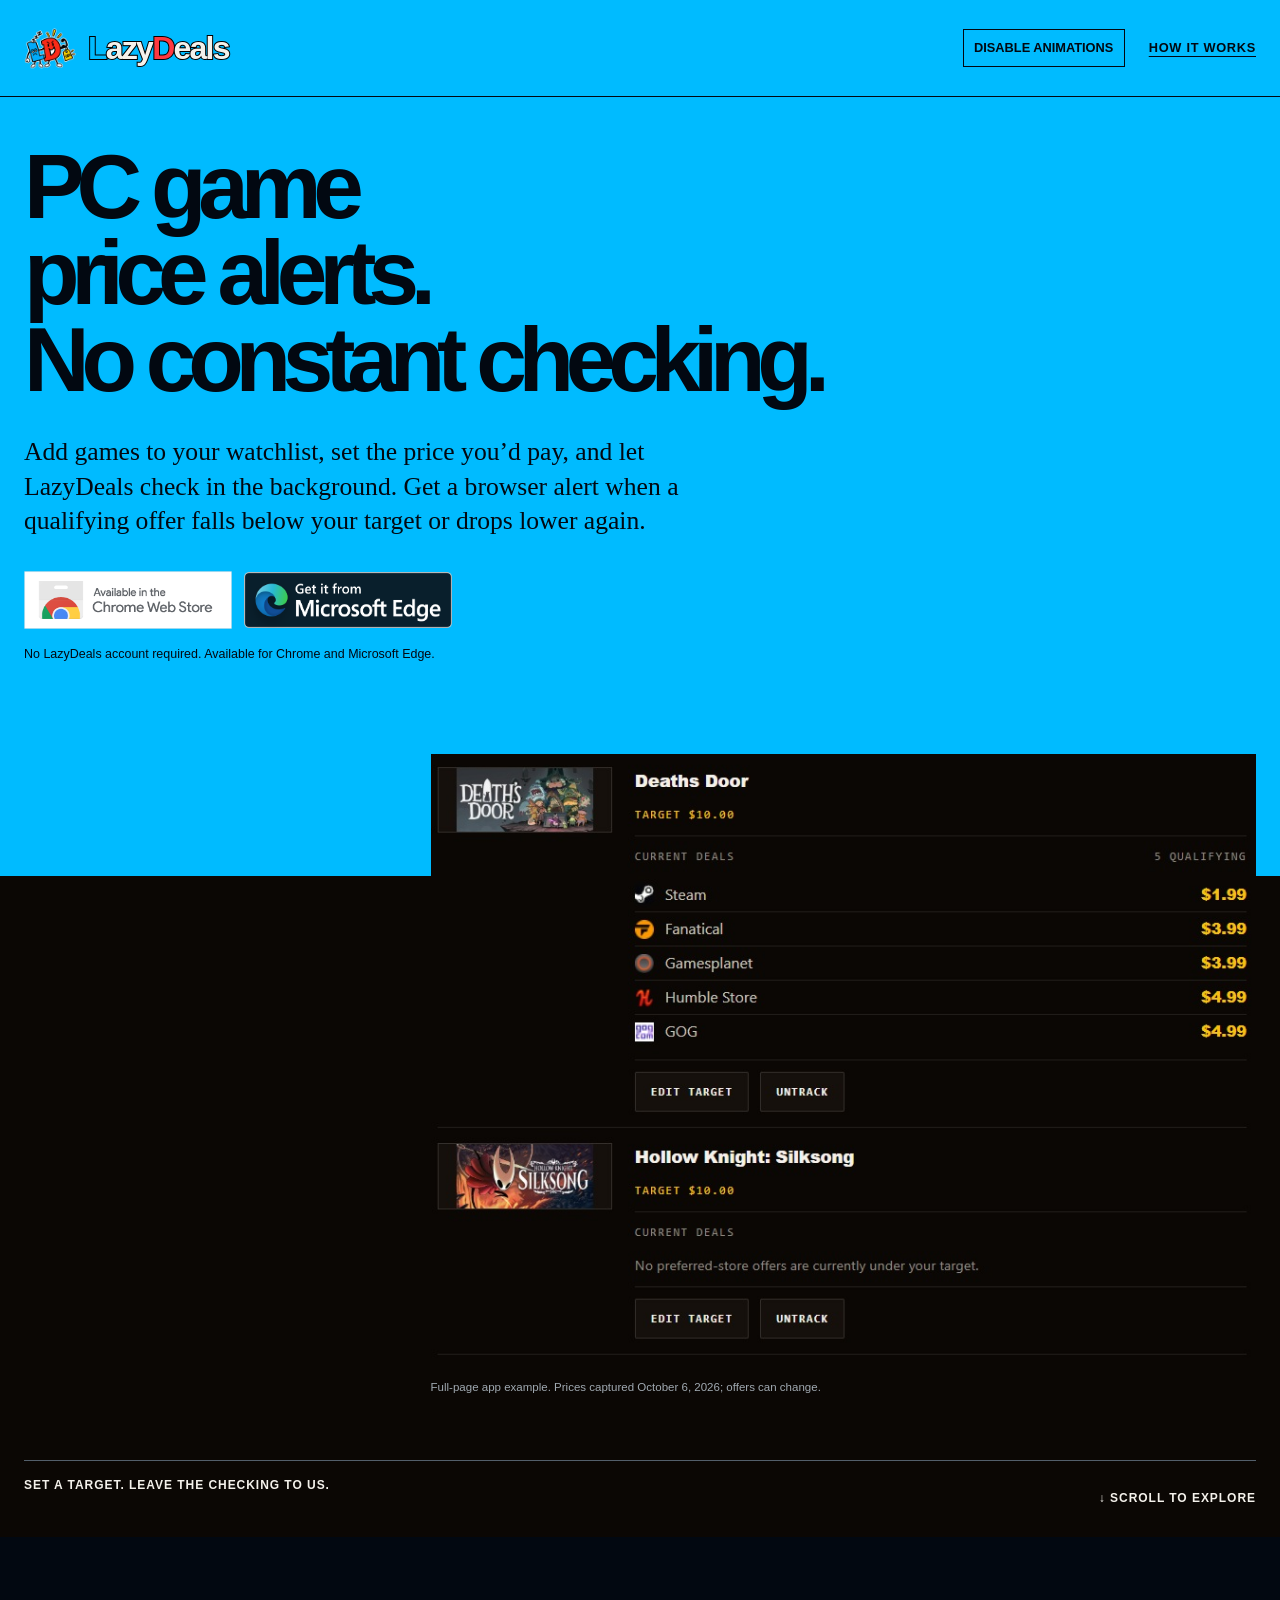
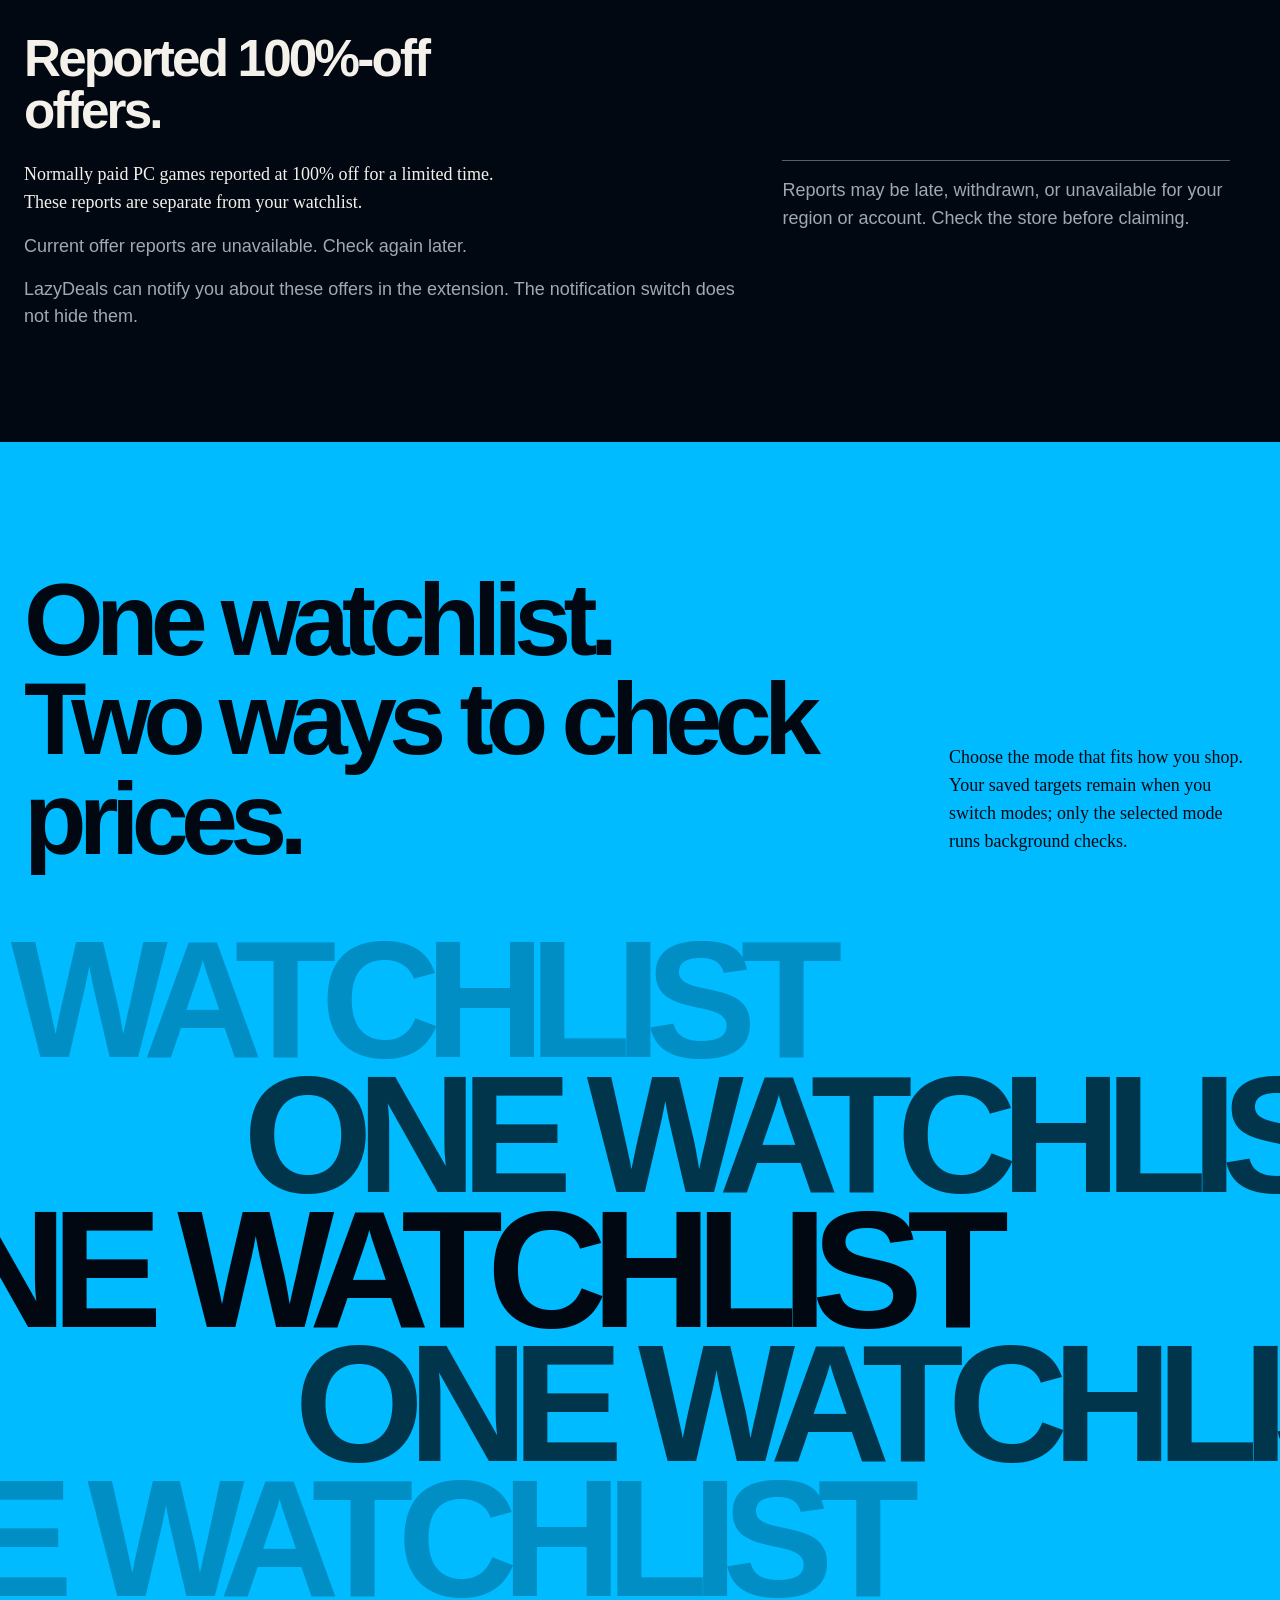
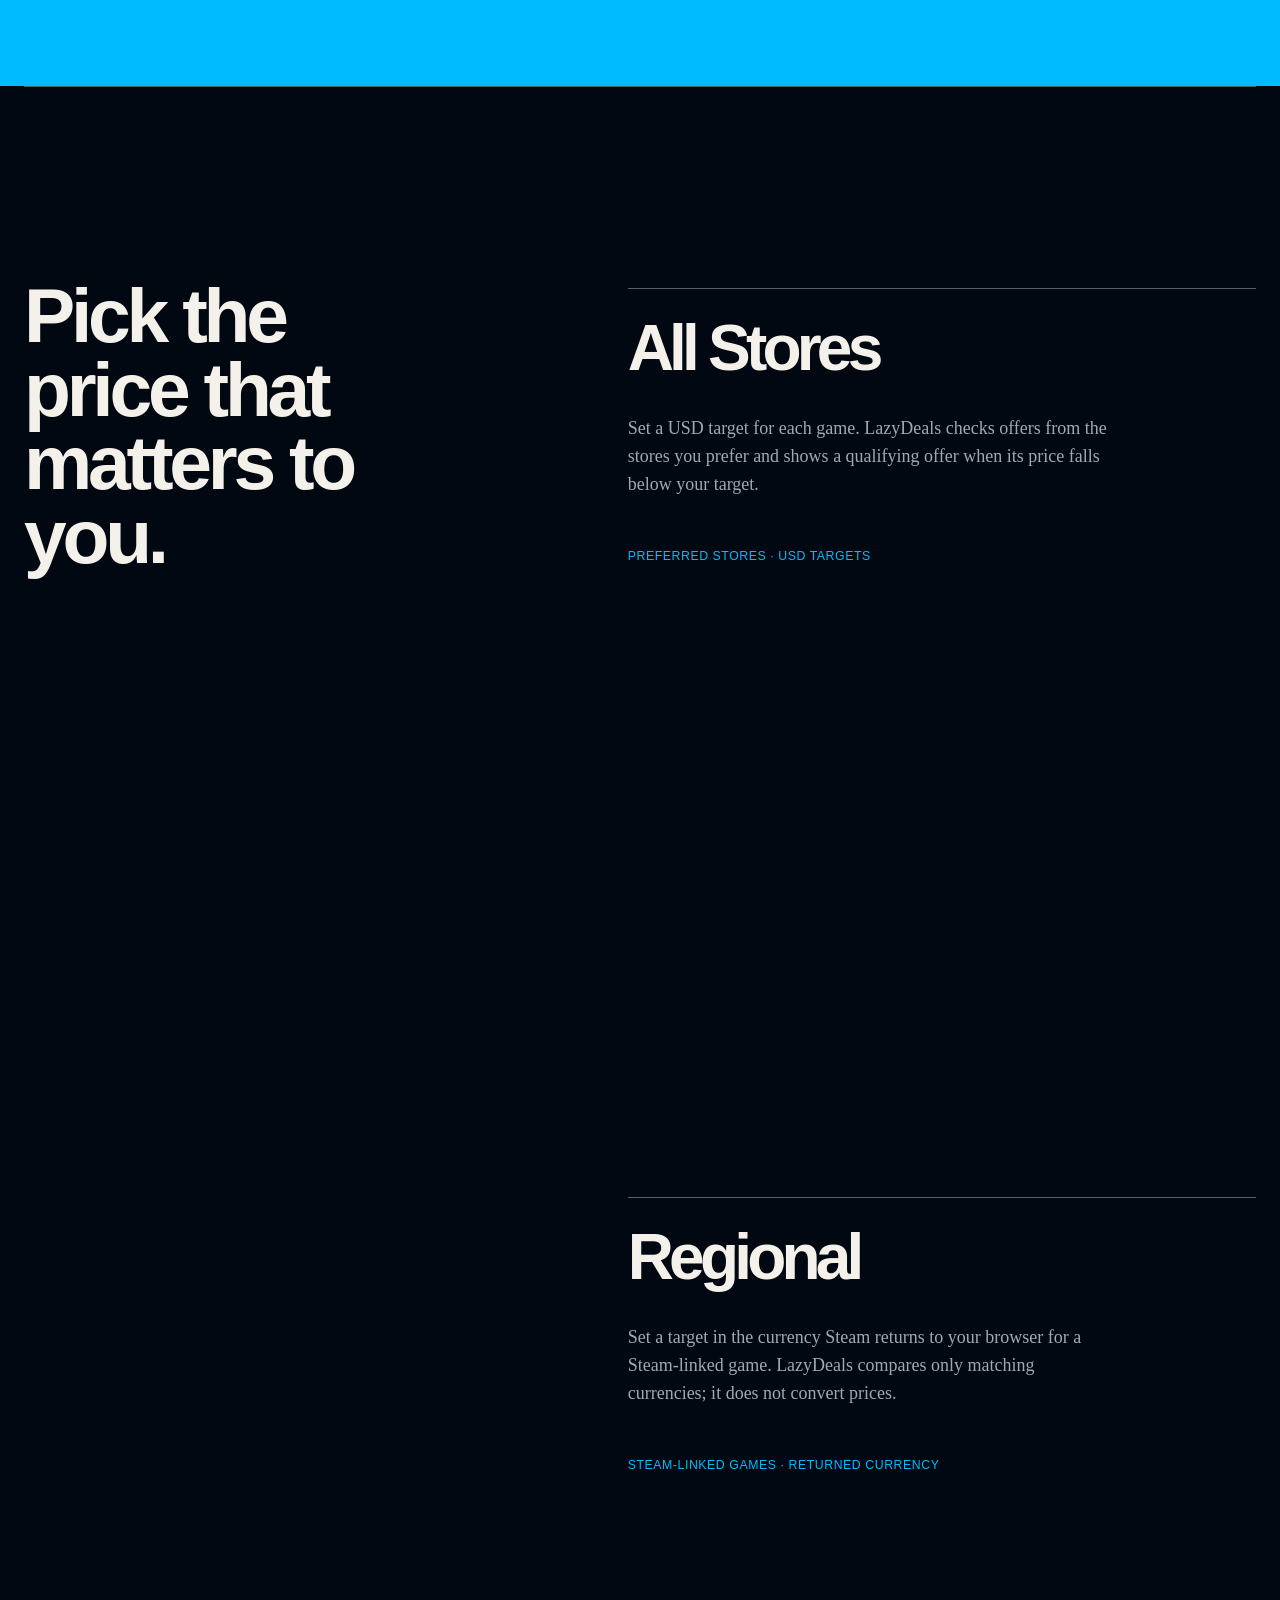
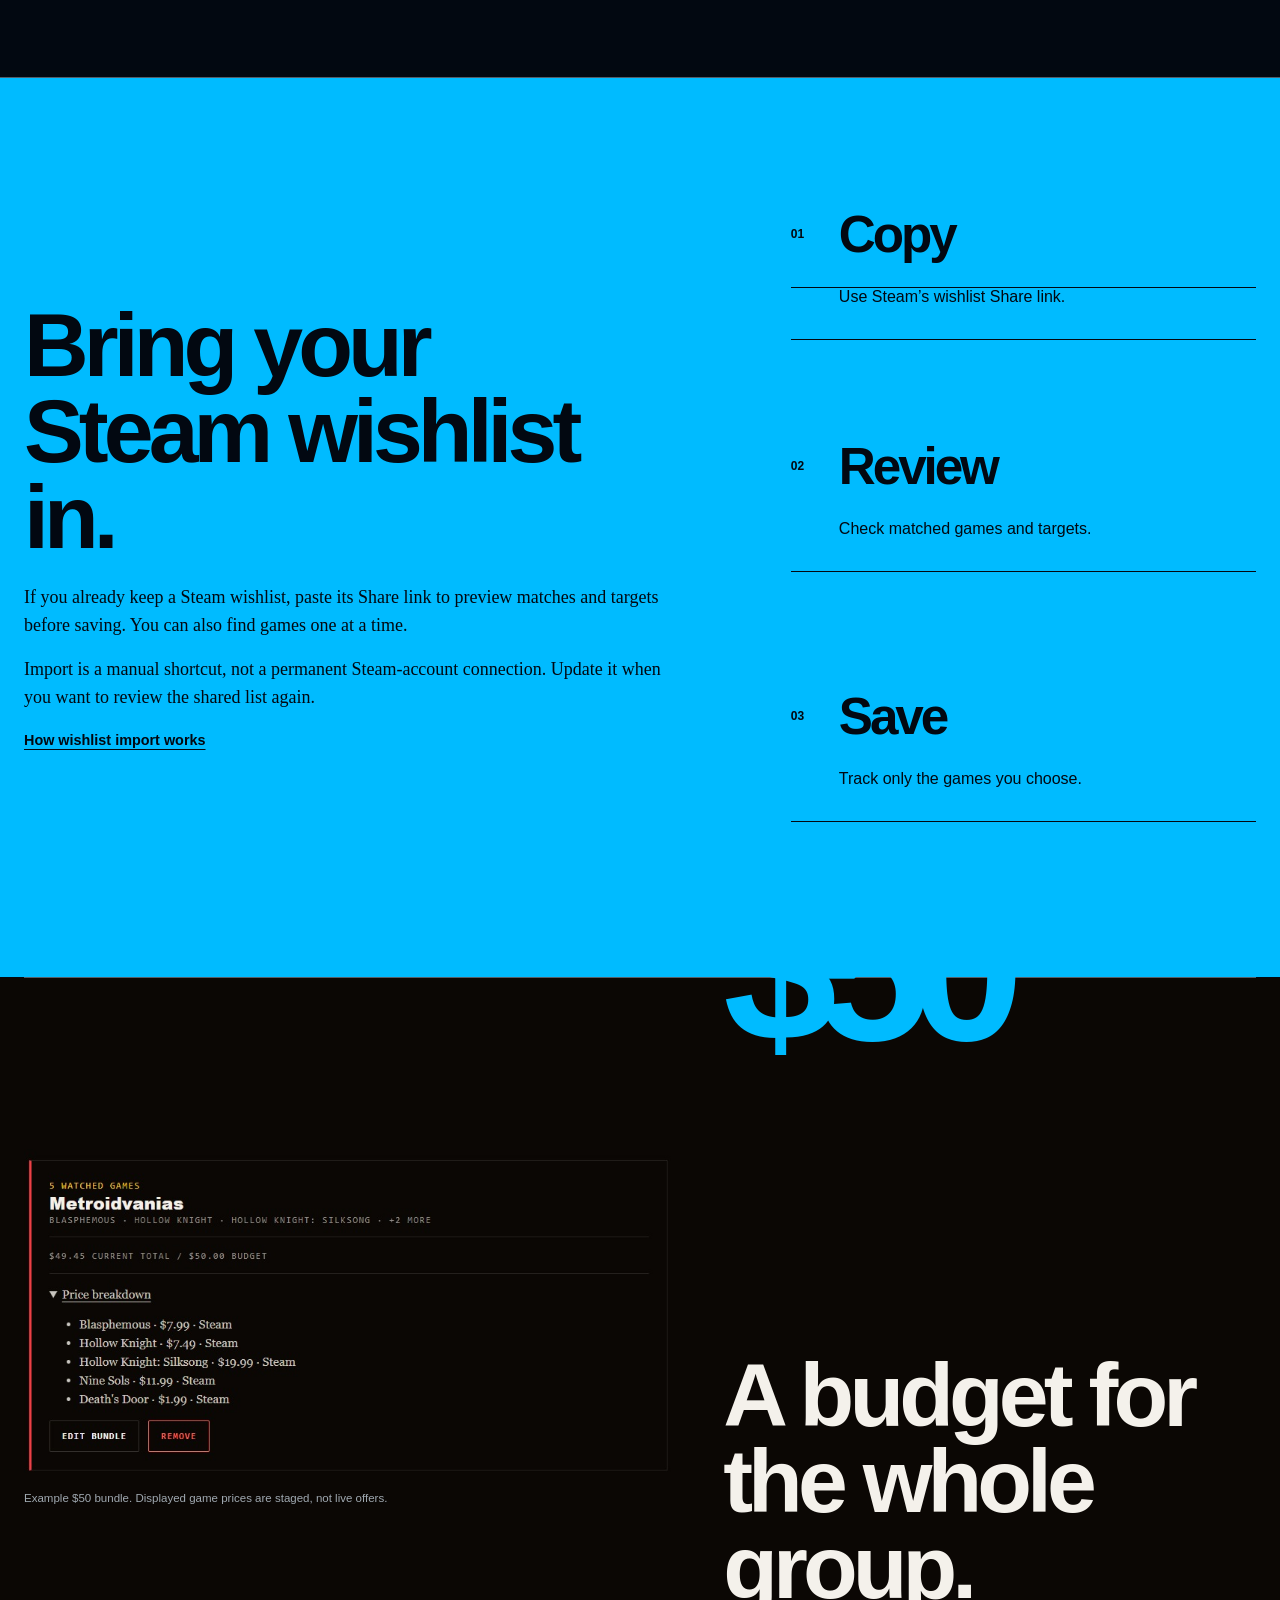
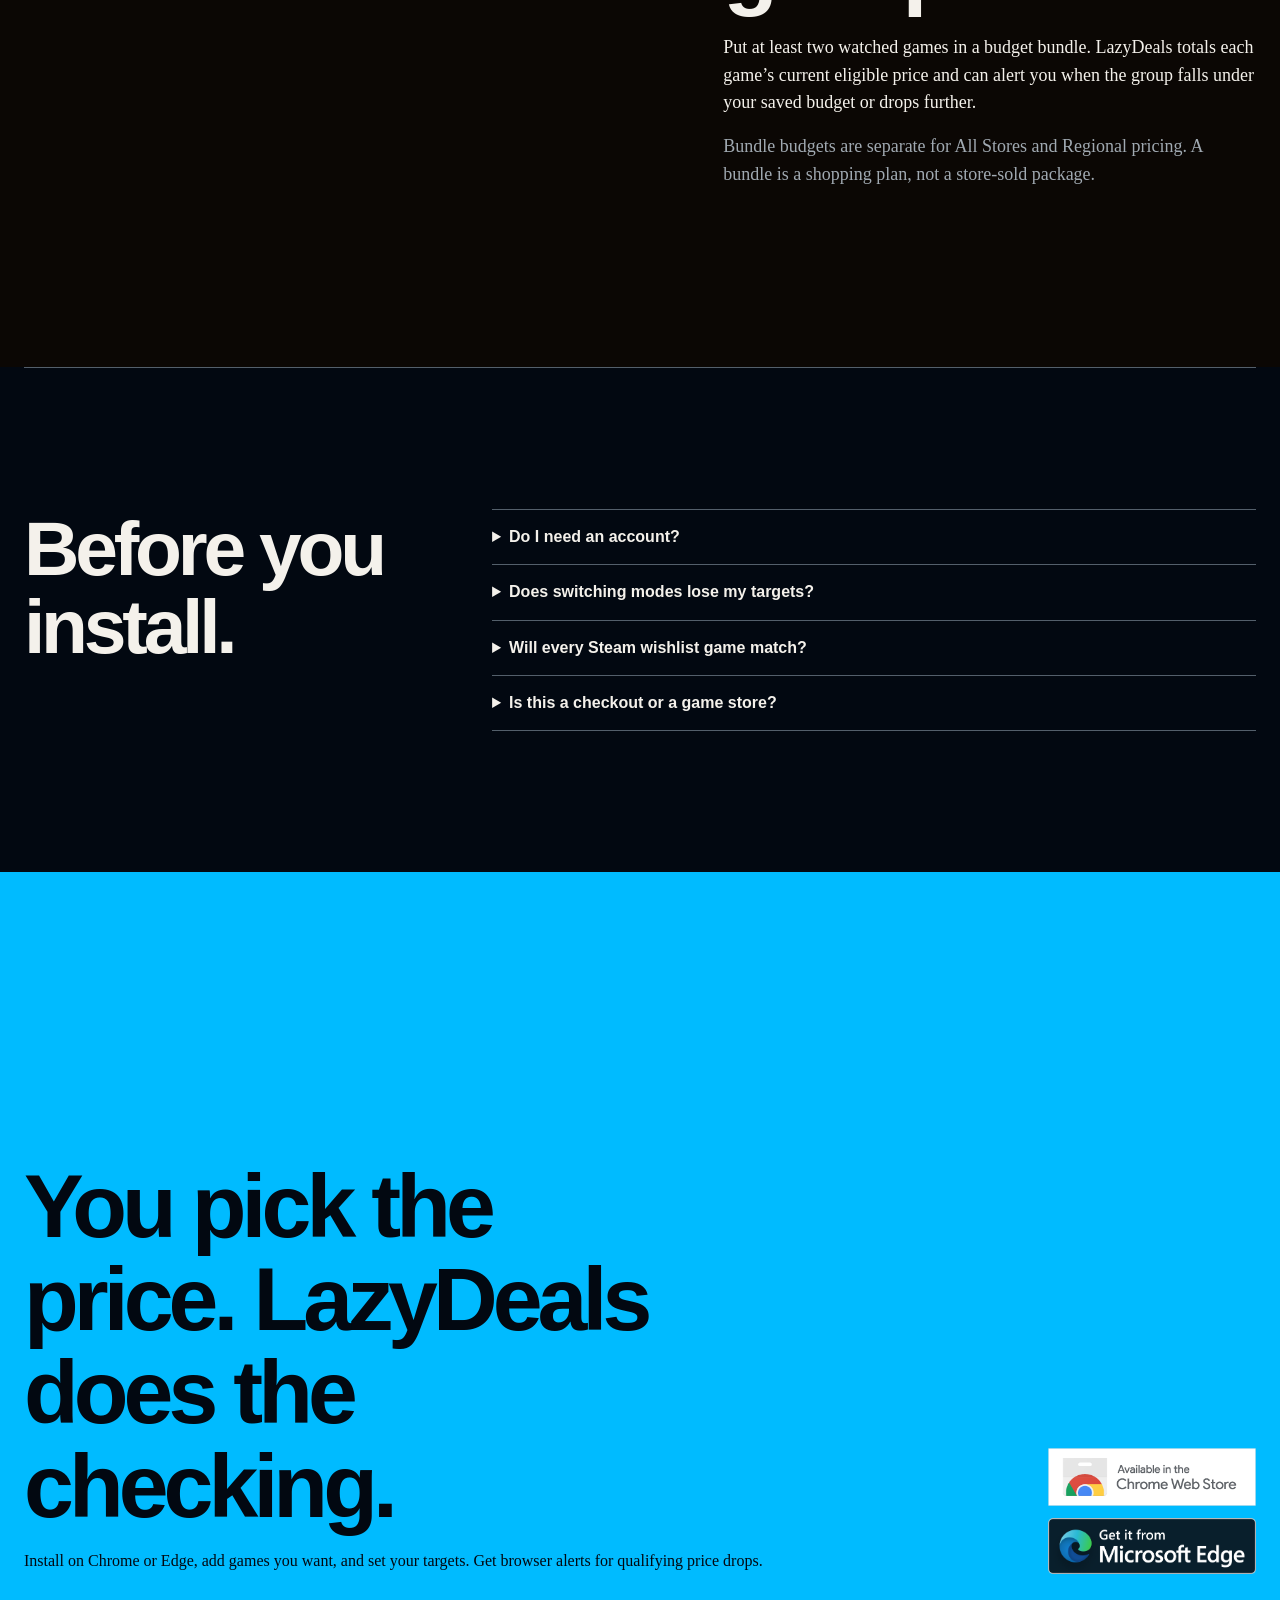
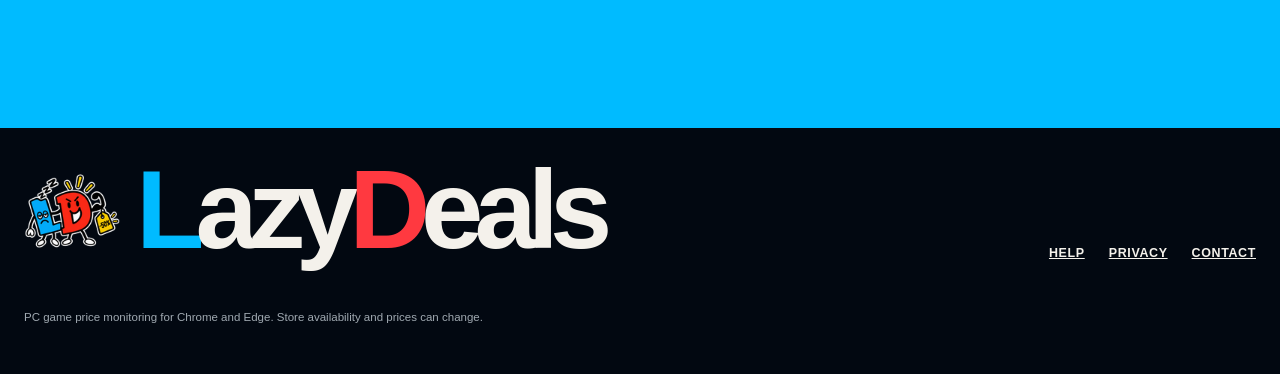
==== index.html @ 4bd0e2d3 "Add persistent opt-in animation control" ====
<!doctype html>
<html lang="en">
<head>
  <meta charset="utf-8">
  <meta name="viewport" content="width=device-width, initial-scale=1">
  <title>PC Game Price Tracker &amp; Alerts | LazyDeals</title>
  <meta name="description" content="Track PC game prices without checking stores every day. Set a target for games you want, and get browser alerts when a qualifying deal drops below it.">
  <link rel="canonical" href="https://lazydeals.tech/">
  <meta property="og:type" content="website">
  <meta property="og:title" content="PC Game Price Tracker &amp; Alerts | LazyDeals">
  <meta property="og:description" content="Set your price, let LazyDeals check in the background, and get a browser alert when a qualifying PC game deal drops below your target.">
  <meta property="og:url" content="https://lazydeals.tech/">
  <meta property="og:image" content="https://lazydeals.tech/assets/watchlist-deaths-door.jpg">
  <meta property="og:image:alt" content="LazyDeals PC game watchlist with game artwork and price targets">
  <link rel="icon" href="./assets/icon128.png" type="image/png">
  <script>try { const choice = localStorage.getItem("lazydeals-motion"); if (choice === "on") document.documentElement.classList.add("motion-preview"); if (choice === "off") document.documentElement.classList.add("motion-off"); } catch {} if (/^(localhost|127\.0\.0\.1)$/.test(location.hostname) && new URLSearchParams(location.search).get("motion") === "preview" && !document.documentElement.classList.contains("motion-off")) document.documentElement.classList.add("motion-preview");</script>
  <link rel="stylesheet" href="./vendor/locomotive-scroll.css">
  <link rel="stylesheet" href="./site.css">
  <script defer src="./vendor/locomotive-scroll.min.js"></script>
  <script defer src="./motion.js"></script>
  <script type="module" src="./offers.js"></script>
</head>
<body>
  <a class="skip-link" href="#main">Skip to content</a>
  <div class="entry-curtain" aria-hidden="true">
    <div class="entry-curtain-inner">
      <div class="entry-brand"><img src="./assets/icon128.png" alt="" width="88" height="88"><span><span class="brand-l">L</span>azy<span class="brand-d">D</span>eals</span></div>
      <span class="entry-rule"></span>
    </div>
  </div>
  <header class="site-head">
    <div class="shell head-inner">
      <a class="brand" href="./" aria-label="LazyDeals home"><img src="./assets/icon128.png" alt="" width="52" height="52"><span class="brand-name"><span class="brand-l">L</span>azy<span class="brand-d">D</span>eals</span></a>
      <nav class="head-links" aria-label="Main navigation"><button class="motion-toggle" type="button" hidden>Enable animations</button><a class="help-link" href="./help/">How it works</a></nav>
    </div>
  </header>
  <main id="main">
    <section class="hero-stage" aria-label="LazyDeals introduction">
    <div class="shell hero">
      <div class="hero-copy">
        <h1><span class="hero-line">PC game</span><span class="hero-line">price alerts.</span><span class="hero-line accent">No constant checking.</span></h1>
        <p class="lead">Add games to your watchlist, set the price you’d pay, and let LazyDeals check in the background. Get a browser alert when a qualifying offer falls below your target or drops lower again.</p>
        <div class="hero-actions">
          <a class="store-badge" href="https://chromewebstore.google.com/detail/lazydeals/dlcikhpiigmpciddcdjclepnppcachni" aria-label="Get LazyDeals for Chrome on the Chrome Web Store"><img src="./assets/chrome-web-store-badge.png" alt="Available in the Chrome Web Store" width="340" height="96"></a>
          <a class="store-badge" href="https://microsoftedge.microsoft.com/addons/detail/lazydeals/hldbfjjaedkheeglkflhnkkppgeiihhm" aria-label="Get LazyDeals for Edge on Microsoft Edge Add-ons"><img src="./assets/edge-addons-badge.png" alt="Get it from Microsoft Edge" width="1178" height="312"></a>
        </div>
        <p class="small-note">No LazyDeals account required. Available for Chrome and Microsoft Edge.</p>
      </div>
      <figure class="hero-visual" data-scroll data-scroll-speed="-0.15" data-scroll-enable-touch-speed>
        <div class="screenshot"><img src="./assets/watchlist-deaths-door.jpg" alt="LazyDeals watchlist showing Deaths Door at a $10 target with five discounted store offers, plus Hollow Knight: Silksong at a $10 target" width="870" height="650" fetchpriority="high"></div>
        <figcaption>Full-page app example. Prices captured October 6, 2026; offers can change.</figcaption>
      </figure>
    </div>
    <div class="hero-endline shell"><span>Set a target. Leave the checking to us.</span><a href="#offers">↓ Scroll to explore</a></div>
    </section>
    <section id="offers" class="section live-offers" aria-labelledby="offers-heading" tabindex="-1">
      <div class="shell offers-inner">
      <div class="offer-heading"><div><h2 id="offers-heading" class="scene-reveal" data-scroll>Reported 100%-off offers.</h2><p>Normally paid PC games reported at 100% off for a limited time. These reports are separate from your watchlist.</p></div><p class="offer-note">Reports may be late, withdrawn, or unavailable for your region or account. Check the store before claiming.</p></div>
      <p id="offer-status" class="offer-status" role="status" aria-live="polite">Loading current reports…</p>
      <div class="offer-rail" aria-label="Current reported offers">
        <button id="offer-previous" class="offer-arrow" type="button" aria-label="Previous offer" hidden>←</button>
        <div id="offer-track" class="offer-track" tabindex="-1" aria-label="Scroll reported offers"></div>
        <button id="offer-next" class="offer-arrow" type="button" aria-label="Next offer" hidden>→</button>
      </div>
      <p class="offer-footnote">LazyDeals can notify you about these offers in the extension. The notification switch does not hide them.</p>
      </div>
    </section>
    <div class="statement-band"><div class="shell plain-intro"><strong>One watchlist.<br>Two ways to check prices.</strong><p>Choose the mode that fits how you shop. Your saved targets remain when you switch modes; only the selected mode runs background checks.</p></div><div class="word-cascade" data-scroll data-scroll-css-progress aria-hidden="true"><span style="--drift: -26vw">ONE WATCHLIST</span><span style="--drift: 19vw">ONE WATCHLIST</span><span style="--drift: -13vw">ONE WATCHLIST</span><span style="--drift: 23vw">ONE WATCHLIST</span><span style="--drift: -20vw">ONE WATCHLIST</span></div></div>
    <section class="section shell modes-stage" aria-labelledby="modes-heading">
      <h2 id="modes-heading">Pick the price that matters to you.</h2>
      <div class="mode-grid">
        <div class="mode" data-scroll data-scroll-speed="0.22" data-scroll-enable-touch-speed><h3>All Stores</h3><p>Set a USD target for each game. LazyDeals checks offers from the stores you prefer and shows a qualifying offer when its price falls below your target.</p><p class="detail">Preferred stores · USD targets</p></div>
        <div class="mode" data-scroll data-scroll-speed="-0.18" data-scroll-enable-touch-speed><h3>Regional</h3><p>Set a target in the currency Steam returns to your browser for a Steam-linked game. LazyDeals compares only matching currencies; it does not convert prices.</p><p class="detail">Steam-linked games · returned currency</p></div>
      </div>
    </section>
    <section class="section shell proof" aria-labelledby="wishlist-heading">
      <div class="proof-copy"><h2 id="wishlist-heading" class="scene-reveal" data-scroll>Bring your Steam wishlist in.</h2><p>If you already keep a Steam wishlist, paste its Share link to preview matches and targets before saving. You can also find games one at a time.</p><p class="muted">Import is a manual shortcut, not a permanent Steam-account connection. Update it when you want to review the shared list again.</p><a href="./help/#wishlist">How wishlist import works</a></div>
      <ol class="import-steps" aria-label="Steam wishlist import steps"><li data-scroll data-scroll-speed="0.12" data-scroll-enable-touch-speed><strong>Copy</strong><span>Use Steam’s wishlist Share link.</span></li><li data-scroll data-scroll-speed="0.04" data-scroll-enable-touch-speed><strong>Review</strong><span>Check matched games and targets.</span></li><li data-scroll data-scroll-speed="-0.06" data-scroll-enable-touch-speed><strong>Save</strong><span>Track only the games you choose.</span></li></ol>
    </section>
    <section class="section shell proof reverse" aria-labelledby="bundles-heading">
      <div class="proof-copy"><span class="budget-figure" aria-hidden="true" data-scroll data-scroll-speed="0.28" data-scroll-enable-touch-speed>$50</span><h2 id="bundles-heading" class="scene-reveal" data-scroll>A budget for the whole group.</h2><p>Put at least two watched games in a budget bundle. LazyDeals totals each game’s current eligible price and can alert you when the group falls under your saved budget or drops further.</p><p class="muted">Bundle budgets are separate for All Stores and Regional pricing. A bundle is a shopping plan, not a store-sold package.</p></div>
      <figure class="proof-image" data-scroll data-scroll-speed="-0.16" data-scroll-enable-touch-speed><div class="screenshot"><img src="./assets/bundles-metroidvanias.jpg" alt="Metroidvanias budget bundle with Blasphemous, Hollow Knight, Hollow Knight: Silksong, Nine Sols, and Death's Door under a $50 budget" width="870" height="440" loading="lazy"></div><figcaption>Example $50 bundle. Displayed game prices are staged, not live offers.</figcaption></figure>
    </section>
    <section class="section shell faq" aria-labelledby="questions-heading"><h2 id="questions-heading" class="scene-reveal" data-scroll>Before you install.</h2><div class="faq-list">
      <details><summary>Do I need an account?</summary><p>No LazyDeals account is required. Your watchlist choices are saved through your browser’s extension storage. <a href="https://bahimehdi.github.io/lazydeals-privacy/">Read the privacy policy</a>.</p></details>
      <details><summary>Does switching modes lose my targets?</summary><p>No. All Stores and Regional targets stay saved. Only the selected mode is checked in the background.</p></details>
      <details><summary>Will every Steam wishlist game match?</summary><p>No. Some games have no verified match in the app’s game catalog. Review the matched games before saving; unmatched games cannot be monitored yet.</p></details>
      <details><summary>Is this a checkout or a game store?</summary><p>No. LazyDeals helps monitor prices and reported offers. Purchases and claims happen at the relevant store.</p></details>
    </div></section>
    <section class="install-stage" aria-labelledby="install-heading"><div class="shell install"><div><h2 id="install-heading" class="scene-reveal" data-scroll>You pick the price. LazyDeals does the checking.</h2><p>Install on Chrome or Edge, add games you want, and set your targets. Get browser alerts for qualifying price drops.</p></div><div class="install-actions"><a class="store-badge" href="https://chromewebstore.google.com/detail/lazydeals/dlcikhpiigmpciddcdjclepnppcachni" aria-label="Get LazyDeals for Chrome on the Chrome Web Store"><img src="./assets/chrome-web-store-badge.png" alt="Available in the Chrome Web Store" width="340" height="96" loading="lazy"></a><a class="store-badge" href="https://microsoftedge.microsoft.com/addons/detail/lazydeals/hldbfjjaedkheeglkflhnkkppgeiihhm" aria-label="Get LazyDeals for Edge on Microsoft Edge Add-ons"><img src="./assets/edge-addons-badge.png" alt="Get it from Microsoft Edge" width="1178" height="312" loading="lazy"></a></div></div></section>
  </main>
  <footer class="site-foot"><div class="shell foot-inner"><div class="foot-mark"><img src="./assets/icon128.png" alt="" width="96" height="96" loading="lazy"><span><span class="brand-l">L</span>azy<span class="brand-d">D</span>eals</span></div><nav class="foot-links" aria-label="Footer"><a href="./help/">Help</a><a href="https://bahimehdi.github.io/lazydeals-privacy/">Privacy</a><a href="mailto:lazydeals.help@outlook.com">Contact</a></nav><p class="foot-last">PC game price monitoring for Chrome and Edge. Store availability and prices can change.</p></div></footer>
</body>
</html>
---- vendor/locomotive-scroll.css ----
html.lenis,html.lenis body{height:auto}.lenis:not(.lenis-autoToggle).lenis-stopped{overflow:clip}.lenis [data-lenis-prevent-touch],.lenis [data-lenis-prevent-wheel],.lenis [data-lenis-prevent]{overscroll-behavior:contain}.lenis.lenis-smooth iframe{pointer-events:none}.lenis.lenis-autoToggle{transition-behavior:allow-discrete;transition-duration:1ms;transition-property:overflow}
---- site.css ----
/* Hallmark · macrostructure: Workbench · tone: editorial/technical · anchor hue: blue
 * Hallmark · pre-emit critique: P4 H4 E4 S5 R4 V4
 * Audience: bargain-hunting PC players · action: store install · theme: tuned ink-navy, electric blue
 * paper: oklch(13% 0.025 248) · accent: oklch(75% 0.17 237) · axes: dark / display-heavy / cool
 * Existing mascot red and status/focus yellow remain supporting cues; extension screenshots retain their own palette.
 * Nav: N9 edge-aligned minimal · Footer: Ft1 mast-headed · Enrichment: real app screenshots
 */
@import url("./tokens.css");
:root { --color-app-surface: rgb(11 7 4); --color-wordmark-outline: #000; }

*, *::before, *::after { box-sizing: border-box; }
html, body { margin: 0; overflow-x: clip; }
html { scroll-behavior: smooth; }
html.lenis { scroll-behavior: auto; }
body { background: var(--color-paper); color: var(--color-ink); font-family: var(--font-body); line-height: 1.55; }
img { display: block; max-width: 100%; }
a { color: inherit; }
a:focus-visible, summary:focus-visible { outline: 3px solid var(--color-focus); outline-offset: 4px; }
.skip-link { position: absolute; left: var(--space-4); top: -5rem; z-index: 30; padding: var(--space-2) var(--space-4); background: var(--color-signal); color: var(--color-accent-ink); font-family: var(--font-ui); }
.skip-link:focus { top: var(--space-4); }
.entry-curtain { position: fixed; inset: 0; z-index: 20; display: grid; place-items: center; background: var(--color-paper-raised); animation: curtain-lift var(--dur-curtain) var(--ease-in) 1450ms forwards; }
.entry-curtain-inner { width: min(80vw, 27rem); }
.entry-brand { display: flex; align-items: center; justify-content: center; gap: var(--space-4); font: 900 clamp(2.1rem, 6vw, 4rem)/1 var(--font-display); letter-spacing: -.065em; white-space: nowrap; animation: curtain-brand-in 500ms var(--ease-out) both; }
.entry-brand img { width: clamp(3.75rem, 8vw, 5.5rem); height: auto; }
.entry-rule { display: block; height: var(--rule-thin); margin-top: var(--space-8); background: var(--color-rule); overflow: hidden; }
.entry-rule::after { content: ""; display: block; width: 100%; height: 100%; background: var(--color-accent); transform: scaleX(0); transform-origin: left; animation: curtain-count 1250ms linear 120ms forwards; }
@keyframes curtain-brand-in { from { opacity: 0; transform: translateY(16px); } to { opacity: 1; transform: translateY(0); } }
@keyframes curtain-count { to { transform: scaleX(1); } }
@keyframes curtain-lift { to { transform: translateY(-102%); visibility: hidden; pointer-events: none; } }
h1, h2, h3 { min-width: 0; overflow-wrap: anywhere; }
.shell { width: min(100% - 3rem, 84rem); margin-inline: auto; }
.site-head { border-bottom: var(--rule-thin) solid var(--color-rule); }
.head-inner { display: flex; align-items: center; justify-content: space-between; gap: var(--space-4); min-height: 5.5rem; }
.brand { display: inline-flex; align-items: center; gap: var(--space-3); min-width: 0; text-decoration: none; font: 900 clamp(1.35rem, 2.7vw, 2rem)/1 var(--font-display); letter-spacing: -.055em; white-space: nowrap; }
.brand img { width: 3.25rem; height: 3.25rem; object-fit: contain; }
.brand-name { color: var(--color-ink); }
.brand-l { color: var(--color-accent); }
.brand-d { color: var(--color-brand-red); }
.head-links { display: flex; align-items: center; gap: var(--space-6); font: 700 .8rem/1.2 var(--font-ui); text-transform: uppercase; letter-spacing: .055em; }
.head-links a { white-space: nowrap; text-decoration-thickness: 1px; text-underline-offset: .3em; }
.head-links a:hover { color: var(--color-accent-hover); }
.motion-toggle { font: inherit; text-transform: inherit; color: inherit; background: transparent; border: 1px solid currentColor; padding: .65rem; cursor: pointer; }
.motion-toggle:focus-visible { outline: 3px solid var(--color-focus); outline-offset: 4px; }
@media (max-width: 600px) { .head-inner { flex-wrap: wrap; padding-block: 1rem; } .head-links { flex-wrap: wrap; gap: 1rem; } }
html.motion-off { scroll-behavior: auto; }
html.motion-off .entry-curtain { display: none; }
html.motion-off .hero-copy, html.motion-off .hero-visual { animation: none; }
html.motion-off [data-scroll], html.motion-off .word-cascade span { transform: none !important; }
html.motion-off .scene-reveal { opacity: 1; transition: none; }
.hero { position: relative; isolation: isolate; display: grid; grid-template-columns: minmax(0, 1.04fr) minmax(0, .96fr); gap: clamp(2rem, 5vw, 5rem); align-items: end; min-height: max(42rem, calc(100svh - 5.5rem)); padding-block: var(--space-16) var(--space-24); }
.hero-copy, .hero-visual { position: relative; z-index: 1; }
.hero-copy { animation: hero-arrive 550ms var(--ease-out) 1960ms both; }
.hero-visual { animation: hero-arrive 550ms var(--ease-out) 2050ms both; }
@keyframes hero-arrive { from { opacity: 0; transform: translateY(18px); } to { opacity: 1; transform: translateY(0); } }
.hero-copy { min-width: 0; }
.hero h1 { margin: 0 0 var(--space-6); max-width: 18ch; font: 900 clamp(2.75rem, 5.1vw, 5.25rem)/.95 var(--font-display); letter-spacing: -.07em; overflow-wrap: anywhere; }
.hero h1 .accent { color: var(--color-accent); }
.lead { max-width: 34rem; margin: 0; font-size: clamp(1.22rem, 1.7vw, 1.55rem); line-height: 1.45; }
.hero-actions { display: flex; flex-wrap: wrap; align-items: center; gap: var(--space-3); margin-top: var(--space-8); }
.store-badge { display: inline-flex; align-items: center; flex: none; text-decoration: none; }
.store-badge img { width: 13rem; height: auto; }
.button { display: inline-flex; align-items: center; justify-content: center; min-height: 3.25rem; padding: var(--space-3) var(--space-6); border: var(--rule-thin) solid var(--color-accent); background: var(--color-accent); color: var(--color-accent-ink); font: 900 .78rem/1.1 var(--font-ui); letter-spacing: .07em; text-transform: uppercase; text-decoration: none; white-space: nowrap; transition: background-color var(--dur-short) var(--ease-out), transform 100ms var(--ease-out); }
.button:hover { background: var(--color-accent-hover); border-color: var(--color-accent-hover); }
.button:active { transform: translateY(1px); }
.pending { display: inline-flex; align-items: center; justify-content: center; min-width: 13rem; min-height: 3.5rem; padding: var(--space-3) var(--space-4); border: var(--rule-thin) solid var(--color-rule); color: var(--color-muted); font: 700 .75rem/1.2 var(--font-ui); letter-spacing: .04em; white-space: nowrap; }
.pending::before { content: ""; width: .5rem; height: .5rem; flex: none; margin-right: var(--space-2); border-radius: 50%; background: var(--color-signal); }
.small-note { margin: var(--space-4) 0 0; color: var(--color-muted); font: .78rem/1.5 var(--font-ui); }
.hero-visual { min-width: 0; }
figure { margin: 0; }
.screenshot { border: var(--rule-thin) solid var(--color-rule); background: var(--color-paper-raised); }
.screenshot img { width: 100%; height: auto; }
.hero-visual .screenshot { overflow: hidden; }
.hero-visual .screenshot img { margin-top: -3px; }
figcaption { margin-top: var(--space-3); color: var(--color-muted); font: .72rem/1.5 var(--font-ui); }
.divider { border: 0; border-top: var(--rule-thin) solid var(--color-rule); margin: 0; }
.plain-intro { display: grid; grid-template-columns: minmax(0, .55fr) minmax(0, 1fr); gap: var(--space-8); padding-block: var(--space-8) var(--space-16); }
.plain-intro strong { font: 800 clamp(1.15rem, 1.8vw, 1.5rem)/1.25 var(--font-ui); }
.plain-intro p { max-width: 42rem; margin: 0; color: var(--color-muted); font-size: var(--text-body); }
.section { padding-block: var(--space-24); border-top: var(--rule-thin) solid var(--color-rule); }
.section h2 { margin: 0 0 var(--space-6); font: 900 var(--text-h2)/1.02 var(--font-display); letter-spacing: -.055em; overflow-wrap: anywhere; }
.section p { max-width: 45rem; margin-block: 0 var(--space-4); font-size: var(--text-body); }
.section p.muted, .muted { color: var(--color-muted); }
.mode-grid { display: grid; grid-template-columns: minmax(0, 1.15fr) minmax(0, .85fr); gap: var(--space-12); margin-top: var(--space-12); }
.modes-stage { position: relative; isolation: isolate; display: flex; flex-direction: column; justify-content: center; min-height: min(85svh, 55rem); }
.modes-stage > h2, .modes-stage > .mode-grid { position: relative; z-index: 1; }
.mode { padding-top: var(--space-4); border-top: 3px solid var(--color-accent); }
.mode:nth-child(2) { border-color: var(--color-brand-red); }
.mode h3 { margin: 0 0 var(--space-4); font: 900 clamp(1.7rem, 3vw, 2.7rem)/1.1 var(--font-display); letter-spacing: -.05em; }
.mode p { color: var(--color-muted); }
.mode .detail { margin-top: var(--space-6); font: .77rem/1.6 var(--font-ui); text-transform: uppercase; letter-spacing: .045em; color: var(--color-accent); }
.proof { display: grid; grid-template-columns: minmax(0, .75fr) minmax(0, 1.25fr); gap: var(--space-12); align-items: center; }
.proof.reverse { position: relative; isolation: isolate; grid-template-columns: minmax(0, 1.25fr) minmax(0, .75fr); min-height: min(85svh, 54rem); }
.proof.reverse > * { position: relative; z-index: 1; }
.proof.reverse .proof-copy { order: 2; }
.proof.reverse .proof-image { order: 1; }
.proof-copy { min-width: 0; }
.proof-copy h2 { max-width: 12ch; }
.proof-copy a, .text-link { font: 700 .9rem/1.3 var(--font-ui); text-decoration-thickness: 1px; text-underline-offset: .3em; }
.proof-copy a:hover, .text-link:hover { color: var(--color-accent-hover); }
.proof-image { min-width: 0; }
.import-steps { margin: 0; padding: 0; list-style: none; counter-reset: import; border-top: var(--rule-thin) solid var(--color-rule); }
.import-steps li { display: grid; grid-template-columns: 3rem minmax(0, .4fr) minmax(0, .6fr); gap: var(--space-4); align-items: baseline; padding-block: var(--space-6); border-bottom: var(--rule-thin) solid var(--color-rule); font-family: var(--font-ui); }
.import-steps li::before { counter-increment: import; content: "0" counter(import); font: 700 .75rem/1 var(--font-ui); color: var(--color-accent); }
.import-steps strong { font-size: 1.15rem; }
.import-steps span { color: var(--color-muted); }
.offer-note { margin-top: var(--space-6); padding-top: var(--space-4); border-top: var(--rule-thin) solid var(--color-rule); color: var(--color-muted); font: .83rem/1.55 var(--font-ui); }
.live-offers { position: relative; isolation: isolate; min-height: min(85svh, 50rem); padding-top: var(--space-16); }
.live-offers > * { position: relative; z-index: 1; }
.offer-heading { display: grid; grid-template-columns: minmax(0, 1.2fr) minmax(0, .8fr); gap: var(--space-12); align-items: end; }
.offer-heading h2 { max-width: 15ch; }
.offer-heading .offer-note { max-width: 28rem; margin: 0; }
.offer-status, .offer-footnote { color: var(--color-muted); font: .8rem/1.5 var(--font-ui); }
.offer-status { margin-top: var(--space-8); }
.offer-footnote { margin-top: var(--space-4); }
.offer-rail { display: flex; align-items: center; gap: var(--space-3); min-width: 0; }
.offer-track { display: flex; gap: var(--space-3); min-width: 0; width: 100%; overflow-x: auto; overscroll-behavior-inline: contain; scrollbar-width: none; scroll-snap-type: x mandatory; }
.offer-track::-webkit-scrollbar { display: none; }
.offer-track:focus-visible { outline: 3px solid var(--color-focus); outline-offset: 3px; }
.offer-track.offer-two .offer-card { flex-basis: calc((100% - var(--space-3)) / 2); }
.offer-card { display: flex; flex: 0 0 min(31rem, 88%); min-width: 0; min-height: 15rem; overflow: hidden; scroll-snap-align: start; border: var(--rule-thin) solid var(--color-rule); background: var(--color-paper-raised); color: var(--color-ink); }
.offer-card img { flex: 0 0 34%; width: 34%; min-width: 0; height: auto; object-fit: cover; }
.offer-card-copy { display: flex; flex-direction: column; align-items: flex-start; gap: var(--space-2); min-width: 0; padding: var(--space-4); }
.offer-card h3 { margin: 0; font: 900 clamp(1.2rem, 2vw, 1.65rem)/1.12 var(--font-display); letter-spacing: -.035em; }
.offer-card p { margin: 0; color: var(--color-muted); font: .8rem/1.4 var(--font-ui); overflow-wrap: anywhere; }
.offer-store { color: var(--color-signal); font: 700 .7rem/1.3 var(--font-ui); text-transform: uppercase; letter-spacing: .06em; }
.offer-card a { margin-top: auto; color: var(--color-ink); font: 800 .78rem/1.25 var(--font-ui); text-underline-offset: .35em; white-space: nowrap; }
.offer-card a:hover { color: var(--color-accent-hover); }
.offer-arrow { flex: none; width: 2.75rem; height: 2.75rem; border: var(--rule-thin) solid var(--color-rule); background: var(--color-paper-raised); color: var(--color-ink); font: 800 1.1rem/1 var(--font-ui); cursor: pointer; }
.offer-arrow:hover:not(:disabled) { border-color: var(--color-accent); color: var(--color-accent); }
.offer-arrow:active:not(:disabled) { transform: translateY(1px); }
.offer-arrow:disabled { opacity: .5; cursor: not-allowed; }
.offer-arrow:focus-visible { outline: 3px solid var(--color-focus); outline-offset: 3px; }
.offer-arrow[hidden] { display: none; }
.install { display: grid; grid-template-columns: minmax(0, 1fr) auto; gap: var(--space-6); align-items: end; border-top: var(--rule-thin) solid var(--color-rule); padding-block: var(--space-24); }
.install h2 { margin: 0; max-width: 15ch; font: 900 var(--text-h2)/1.04 var(--font-display); letter-spacing: -.055em; }
.install p { margin-bottom: 0; color: var(--color-muted); }
.install-actions { display: flex; flex-direction: column; align-items: stretch; gap: var(--space-3); }
.install-actions .pending { justify-content: center; }
.faq { display: grid; grid-template-columns: minmax(0, .55fr) minmax(0, 1fr); gap: var(--space-12); }
.faq-list { border-top: var(--rule-thin) solid var(--color-rule); }
.faq-list details { border-bottom: var(--rule-thin) solid var(--color-rule); }
.faq-list summary { padding: var(--space-4) var(--space-8) var(--space-4) 0; font: 700 1rem/1.4 var(--font-ui); cursor: pointer; }
.faq-list details p { padding-right: var(--space-8); color: var(--color-muted); }
.site-foot { border-top: var(--rule-thin) solid var(--color-rule); padding-block: var(--space-8) var(--space-12); }
.foot-inner { display: flex; flex-wrap: wrap; align-items: flex-end; justify-content: space-between; gap: var(--space-8); }
.foot-mark { font: 900 clamp(2.8rem, 9vw, 7rem)/.9 var(--font-display); letter-spacing: -.08em; }
.foot-links { display: flex; flex-wrap: wrap; gap: var(--space-4) var(--space-6); font: 700 .78rem/1.2 var(--font-ui); text-transform: uppercase; letter-spacing: .05em; }
.foot-links a { white-space: nowrap; }
.foot-last { width: 100%; margin: var(--space-4) 0 0; color: var(--color-muted); font: .72rem/1.5 var(--font-ui); }
.help-hero { padding-block: var(--space-24) var(--space-16); }
.help-hero h1 { max-width: 14ch; margin: 0 0 var(--space-6); font: 900 var(--text-display)/.95 var(--font-display); letter-spacing: -.07em; overflow-wrap: anywhere; }
.help-hero p { max-width: 38rem; font-size: 1.35rem; }
.help-layout { display: grid; grid-template-columns: minmax(0, .35fr) minmax(0, 1fr); gap: var(--space-12); }
.help-nav { align-self: start; position: sticky; top: var(--space-8); display: grid; gap: var(--space-3); font: 700 .8rem/1.4 var(--font-ui); }
.help-nav a { width: fit-content; }
.help-body section { padding-block: var(--space-8); border-top: var(--rule-thin) solid var(--color-rule); }
.help-body h2 { margin: 0 0 var(--space-4); font: 900 clamp(1.6rem, 3vw, 2.8rem)/1.1 var(--font-display); letter-spacing: -.05em; }
.help-body p, .help-body li { max-width: 44rem; font-size: var(--text-body); }
.help-body ol { padding-left: 1.4rem; }
.help-body li { margin-bottom: var(--space-3); }
.help-body a { text-underline-offset: .25em; }
@media (max-width: 800px) {
  .hero, .modes-stage { min-height: 0; }
  .live-offers, .proof.reverse { min-height: 0; }
  .hero, .proof, .proof.reverse, .mode-grid, .faq, .plain-intro, .help-layout, .offer-heading { grid-template-columns: minmax(0, 1fr); }
  .hero { align-items: start; }
  .hero h1 { max-width: 12ch; }
  .proof.reverse .proof-copy, .proof.reverse .proof-image { order: initial; }
  .proof.reverse .proof-copy { order: 0; }
  .proof.reverse .proof-image { order: 1; }
  .section { padding-block: var(--space-16); }
  .help-nav { position: static; display: flex; flex-wrap: wrap; }
}
@media (max-width: 580px) {
  .shell { width: min(100% - 2rem, 84rem); }
  .head-inner { min-height: 4.5rem; }
  .brand { font-size: 1.35rem; }
  .brand img { width: 2.5rem; height: 2.5rem; }
  .head-links { gap: var(--space-3); font-size: .7rem; }
  .head-links .help-link { display: none; }
  .hero { padding-top: var(--space-16); }
  .hero h1 { font-size: clamp(2.65rem, 11vw, 4rem); }
  .install { grid-template-columns: minmax(0, 1fr); }
  .install-actions { align-items: flex-start; }
  .foot-mark { font-size: clamp(2.5rem, 14vw, 5rem); }
  .import-steps li { grid-template-columns: 2rem minmax(0, 1fr); }
  .import-steps span { grid-column: 2; }
  .offer-card { flex-basis: 100%; min-height: 13rem; }
  .offer-rail { display: grid; grid-template-columns: minmax(0, 1fr) minmax(0, 1fr); }
  .offer-track { grid-column: 1 / -1; grid-row: 1; }
  .offer-arrow { grid-row: 2; }
  #offer-previous { grid-column: 1; justify-self: start; }
  #offer-next { grid-column: 2; justify-self: end; }
  .offer-card img { flex-basis: 30%; width: 30%; }
  .offer-card-copy { padding: var(--space-3); }
  .offer-card h3 { font-size: 1.15rem; }
}
@media (prefers-reduced-motion: reduce) {
  html { scroll-behavior: auto; }
  html:not(.motion-preview) .entry-curtain { display: none; }
  html:not(.motion-preview) .hero-copy, html:not(.motion-preview) .hero-visual { animation: none; }
  .button { transition: none; }
  .offer-track { scroll-behavior: auto; }
}

/* Locomotive Scroll demo adaptation: full-bleed typographic scenes and differential layers.
 * The palette, real screenshots and product copy remain LazyDeals' own. */
.site-head { position: absolute; inset: 0 0 auto; z-index: 10; border-color: var(--color-paper); color: var(--color-paper); }
.site-head .head-inner { min-height: 6rem; }
.site-head .brand-name { color: var(--color-ink); -webkit-text-stroke: 2px var(--color-wordmark-outline); paint-order: stroke fill; }
.site-head .brand-l { color: var(--color-accent); }
.site-head .head-links a:hover { color: var(--color-paper); opacity: .7; }
.hero-stage { position: relative; overflow: clip; background: var(--color-accent); color: var(--color-paper); }
.hero { z-index: 1; display: block; min-height: 125svh; padding-block: clamp(9rem, 14vh, 12rem) var(--space-16); }
.hero-copy { max-width: 80rem; }
.hero h1 { max-width: none; margin-bottom: var(--space-8); font-size: clamp(4rem, 7.1vw, 8rem); line-height: .95; letter-spacing: -.09em; }
.hero-line { display: block; }
.hero h1 .accent { color: var(--color-paper); }
.hero .lead { max-width: 43rem; font: clamp(1.3rem, 2vw, 1.8rem)/1.35 var(--font-body); }
.hero-actions { margin-top: var(--space-8); }
.hero .small-note, .hero figcaption { color: var(--color-paper); }
.hero-visual { width: min(67%, 58rem); margin: clamp(3rem, 7vw, 8rem) 0 0 auto; }
.hero-visual .screenshot { border-color: var(--color-paper); }
.hero-endline { display: flex; justify-content: space-between; gap: var(--space-4); padding-block: var(--space-4); border-top: var(--rule-thin) solid var(--color-paper); font: 700 .75rem/1.4 var(--font-ui); text-transform: uppercase; letter-spacing: .08em; }
.live-offers { min-height: 0; padding: 0; border: 0; }
.offers-inner { padding-block: clamp(5rem, 11vw, 10rem); }
.offer-heading { grid-template-columns: minmax(0, 1.25fr) minmax(0, .5fr); align-items: end; }
.offer-heading h2 { max-width: 13ch; font-size: clamp(3.5rem, 7.5vw, 8rem); line-height: .95; }
.offer-heading > div > p { max-width: 32rem; }
.offer-heading .offer-note { align-self: end; max-width: 23rem; border-top-color: var(--color-accent); }
.offer-status { margin-top: var(--space-16); }
.statement-band { overflow: clip; background: var(--color-accent); color: var(--color-paper); }
.plain-intro { grid-template-columns: minmax(0, 2fr) minmax(0, .7fr); align-items: end; gap: var(--space-12); padding-block: clamp(5rem, 12vw, 12rem); }
.plain-intro strong { font: 900 clamp(3.4rem, 8vw, 8.5rem)/.97 var(--font-display); letter-spacing: -.075em; }
.plain-intro p { padding-bottom: var(--space-3); color: var(--color-paper); }
.modes-stage { min-height: 120svh; padding-block: clamp(8rem, 15vw, 15rem); }
.modes-stage h2 { max-width: 14ch; font-size: clamp(3.6rem, 8vw, 8.6rem); line-height: .96; }
.mode-grid { grid-template-columns: minmax(0, 1fr); gap: 0; margin-top: clamp(6rem, 12vw, 12rem); border-top: var(--rule-thin) solid var(--color-rule); }
.mode { display: grid; grid-template-columns: minmax(0, 1.1fr) minmax(0, .85fr) minmax(0, .4fr); gap: var(--space-6); align-items: baseline; min-height: 12rem; padding: var(--space-6) 0; border-top: 0; border-bottom: var(--rule-thin) solid var(--color-rule); }
.mode h3 { font-size: clamp(2.8rem, 5vw, 5.6rem); letter-spacing: -.075em; }
.mode .detail { margin: 0; text-align: right; }
.proof { min-height: 90svh; padding-block: clamp(7rem, 12vw, 13rem); }
.proof h2 { max-width: 12ch; font-size: clamp(3.5rem, 7vw, 7.5rem); line-height: .96; }
.proof:not(.reverse) { width: 100%; max-width: none; grid-template-columns: minmax(0, 1fr) minmax(0, .7fr); padding-inline: max(1.5rem, calc((100vw - 84rem) / 2)); background: var(--color-accent); color: var(--color-paper); }
.proof:not(.reverse) .muted { color: var(--color-paper); }
.proof:not(.reverse) a:hover { color: var(--color-paper); opacity: .7; }
.proof:not(.reverse) .import-steps { border-top-color: var(--color-paper); }
.proof:not(.reverse) .import-steps li { border-bottom-color: var(--color-paper); }
.proof:not(.reverse) .import-steps li::before, .proof:not(.reverse) .import-steps span { color: var(--color-paper); }
.proof.reverse { min-height: 95svh; grid-template-columns: minmax(0, 1.1fr) minmax(0, .9fr); }
.proof.reverse .proof-image { align-self: start; }
.faq { padding-block: clamp(7rem, 11vw, 11rem); }
.faq h2 { max-width: 12ch; font-size: clamp(3.3rem, 6vw, 6.5rem); }
.install { min-height: 78svh; padding-block: clamp(7rem, 12vw, 12rem); }
.install h2 { max-width: 13ch; font-size: clamp(3.5rem, 7vw, 7.5rem); }
.site-foot { border-top-color: var(--color-accent); }

@media (max-width: 800px) {
  .hero { min-height: 0; padding-top: 9rem; }
  .hero h1 { font-size: clamp(3.1rem, 10vw, 5.8rem); }
  .hero-visual { width: 88%; margin-top: var(--space-16); }
  .offer-heading, .plain-intro, .mode, .proof:not(.reverse), .proof.reverse { grid-template-columns: minmax(0, 1fr); }
  .plain-intro { gap: var(--space-8); }
  .mode { gap: var(--space-3); min-height: 0; }
  .mode .detail { text-align: left; }
  .modes-stage, .proof, .proof.reverse, .install { min-height: 0; }
  .proof:not(.reverse) { padding-inline: var(--space-6); }
  .proof.reverse .proof-copy, .proof.reverse .proof-image { order: initial; }
  .offer-heading h2, .modes-stage h2, .proof h2, .faq h2, .install h2 { font-size: clamp(3rem, 8vw, 5rem); }
}
@media (max-width: 580px) {
  .site-head .head-inner { min-height: 4.5rem; }
  .hero { padding-block: 8rem var(--space-12); }
  .hero h1 { font-size: clamp(3rem, 13vw, 4.6rem); }
  .hero-visual { width: 100%; margin-top: var(--space-12); }
  .hero-endline { font-size: .62rem; }
  .plain-intro strong { font-size: clamp(3rem, 12vw, 5rem); }
  .proof:not(.reverse) { padding-inline: var(--space-4); }
}
@media (prefers-reduced-motion: reduce) {
  html:not(.motion-preview) .hero-copy, html:not(.motion-preview) .hero-visual { animation: none; }
  html:not(.motion-preview) [data-scroll] { transform: none !important; }
}

/* Demo-derived scene composition: cascade + sticky chapter + paired parallax layers. */
.hero-stage::after { content: ""; position: absolute; inset: auto 0 0; height: 43%; background: var(--color-app-surface); pointer-events: none; }
.hero-visual { position: relative; z-index: 1; }
.hero-visual .screenshot, .proof-image .screenshot { border: 0; background: transparent; }
.hero-visual .screenshot img { margin-top: -0.46%; }
.hero-visual figcaption { color: var(--color-muted); }
.hero-endline { position: relative; z-index: 1; color: var(--color-ink); border-color: var(--color-rule); }
.hero-endline a { display: inline-flex; align-items: center; min-height: 44px; white-space: nowrap; text-decoration: none; }
.hero-endline a:hover { color: var(--color-accent); }
.foot-mark { display: flex; align-items: center; gap: var(--space-4); }
.foot-mark img { width: clamp(2.75rem, 8vw, 6rem); height: auto; flex: none; }
.proof.reverse::before { content: ""; position: absolute; inset: 0 auto 0 50%; width: 100vw; background: var(--color-app-surface); transform: translateX(-50%); z-index: -1; }
.offers-inner { padding-block: var(--space-24); }
.offer-heading h2 { max-width: 15ch; font-size: var(--text-h2); line-height: 1.02; }
.offer-heading { grid-template-columns: minmax(0, 1.2fr) minmax(0, .8fr); }
.offer-heading .offer-note { max-width: 28rem; border-top-color: var(--color-rule); }
.offer-status { margin-top: var(--space-8); }
.statement-band { padding-bottom: var(--space-12); }
.plain-intro { padding-block: clamp(6rem, 10vw, 10rem) var(--space-8); }
.word-cascade { display: grid; align-content: center; gap: 0; min-height: 73svh; overflow: clip; padding-block: var(--space-8); }
.word-cascade span { display: block; width: max-content; white-space: nowrap; font: 900 clamp(5rem, 13vw, 13rem)/.81 var(--font-display); letter-spacing: -.095em; opacity: .25; transform: translate3d(calc(var(--progress, 0) * var(--drift)), 0, 0); }
.word-cascade span:nth-child(2), .word-cascade span:nth-child(4) { opacity: .75; }
.word-cascade span:nth-child(3) { opacity: 1; }
.modes-stage { display: grid; grid-template-columns: minmax(0, .9fr) minmax(0, 1.1fr); gap: clamp(3rem, 7vw, 8rem); align-items: start; min-height: 160svh; }
.modes-stage h2 { position: sticky; top: var(--space-16); max-width: 10ch; font-size: clamp(3.8rem, 6vw, 6.8rem); }
.modes-stage .mode-grid { display: grid; grid-template-columns: minmax(0, 1fr); align-content: start; gap: clamp(4rem, 11vh, 9rem); margin-top: 23svh; border: 0; }
.modes-stage .mode { display: block; min-height: 50svh; padding-top: var(--space-6); border-top: var(--rule-thin) solid var(--color-rule); border-bottom: 0; }
.modes-stage .mode h3 { margin-bottom: var(--space-8); font-size: clamp(3.4rem, 5vw, 6rem); }
.modes-stage .mode p { max-width: 30rem; }
.modes-stage .mode .detail { margin-top: var(--space-12); text-align: left; }
.proof:not(.reverse) { min-height: 100svh; gap: clamp(3rem, 8vw, 10rem); }
.proof:not(.reverse) .import-steps li { grid-template-columns: 2rem minmax(0, 1fr); align-items: center; min-height: 10rem; }
.proof:not(.reverse) .import-steps strong { font: 900 clamp(2.8rem, 4vw, 5rem)/1 var(--font-display); letter-spacing: -.06em; }
.proof:not(.reverse) .import-steps span { grid-column: 2; }
.proof.reverse { min-height: 110svh; align-items: start; }
.proof.reverse .proof-copy { align-self: center; }
.budget-figure { display: block; color: var(--color-accent); font: 900 clamp(7rem, 16vw, 18rem)/.8 var(--font-display); letter-spacing: -.1em; margin-bottom: var(--space-12); }
.proof.reverse .proof-image { align-self: center; }
.faq h2 { position: sticky; top: var(--space-16); align-self: start; }
.install-stage { background: var(--color-accent); color: var(--color-paper); }
.install { border: 0; min-height: 95svh; }
.install p { color: var(--color-paper); }
.motion-active .scene-reveal { opacity: 0; transform: translate3d(0, 2rem, 0); transition: opacity 420ms var(--ease-out), transform 420ms var(--ease-out); }
.motion-active .scene-reveal.is-inview { opacity: 1; transform: translate3d(0, 0, 0); }

@media (max-width: 800px) {
  .word-cascade { min-height: 38svh; }
  .word-cascade span { font-size: clamp(4rem, 16vw, 8rem); }
  .modes-stage { display: block; min-height: 0; }
  .modes-stage h2, .faq h2 { position: static; }
  .modes-stage .mode-grid { margin-top: var(--space-16); gap: var(--space-12); }
  .modes-stage .mode { min-height: 0; }
  .proof:not(.reverse), .proof.reverse { min-height: 0; }
  .budget-figure { margin-bottom: var(--space-8); }
  .install { min-height: 0; }
}
@media (max-width: 580px) {
  .hero-stage::after { height: 33%; }
  .word-cascade { min-height: 30svh; }
  .word-cascade span { font-size: 17vw; }
  .proof:not(.reverse) .import-steps li { min-height: 7rem; }
  .proof:not(.reverse) .import-steps strong { font-size: 3rem; }
}
@media (prefers-reduced-motion: reduce) {
  html:not(.motion-preview) .word-cascade span { transform: none; }
  html:not(.motion-preview) .scene-reveal { opacity: 1; transform: none; transition: none; }
}
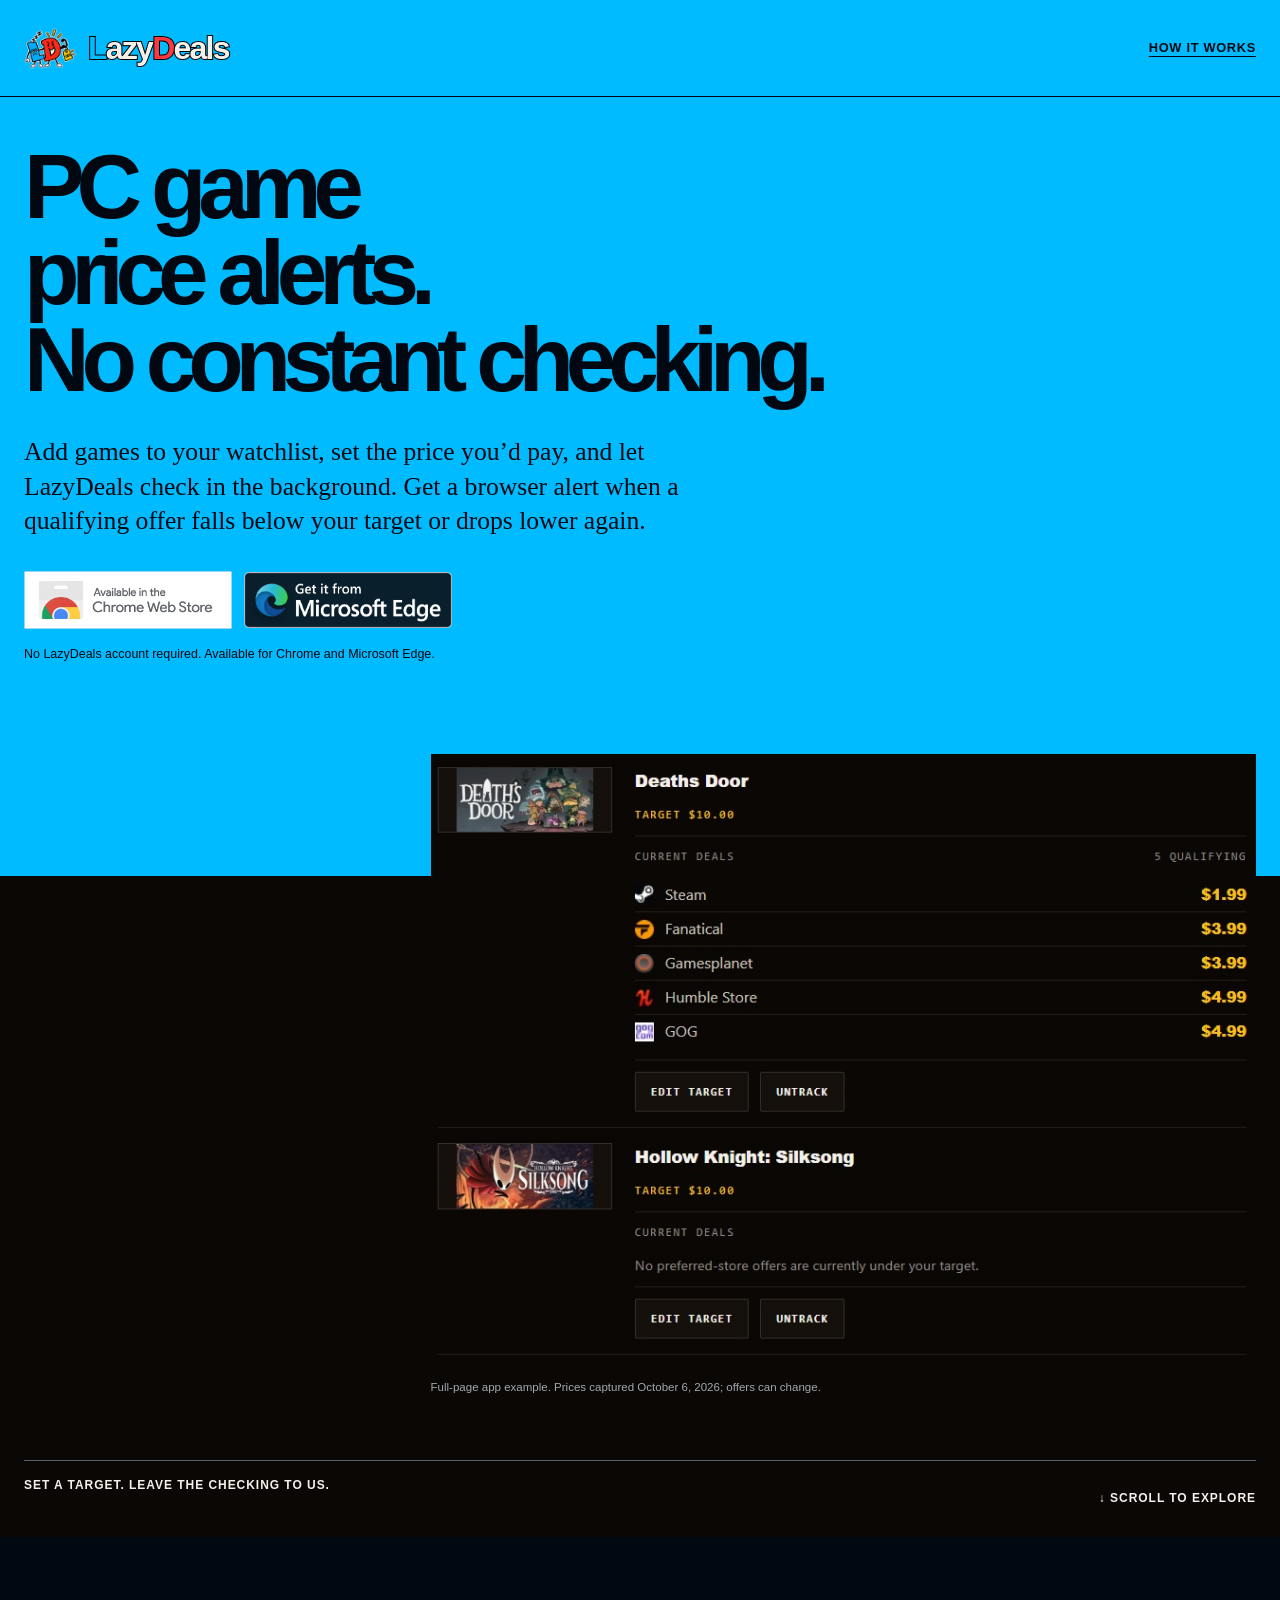
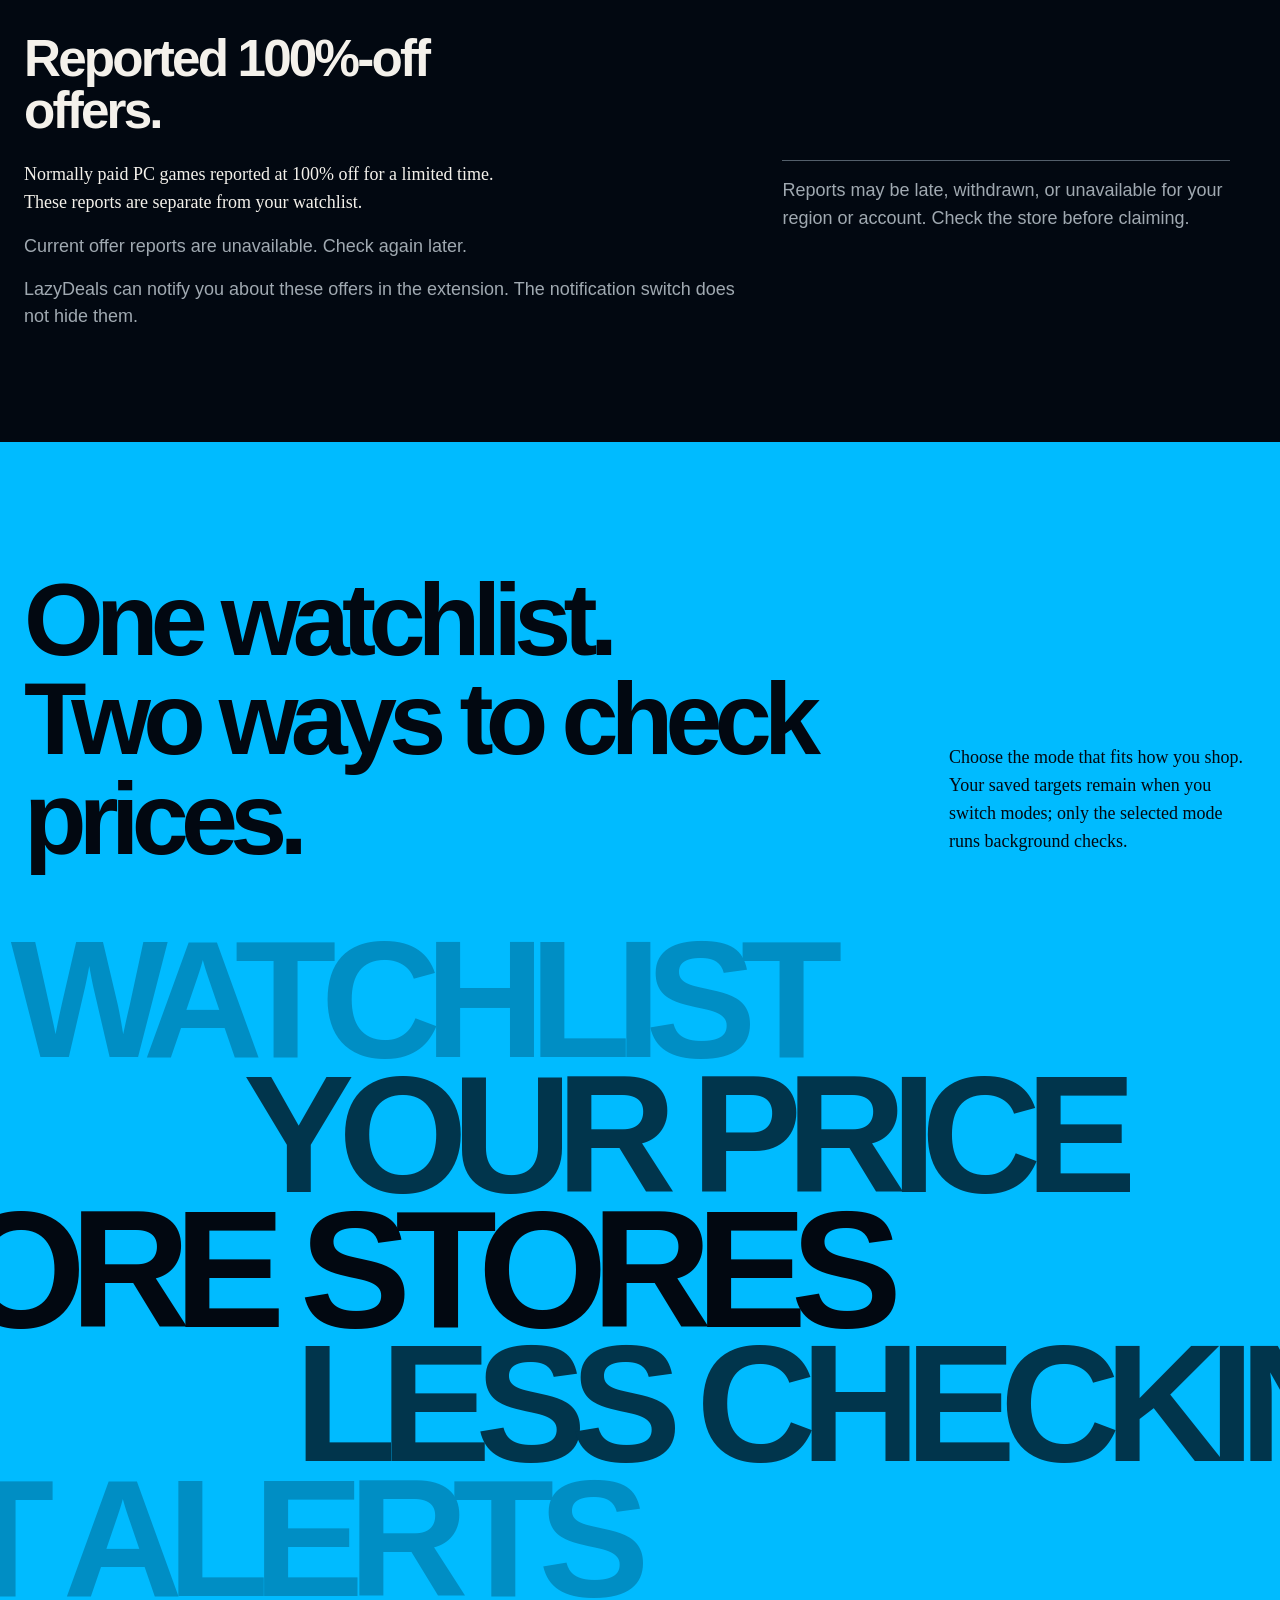
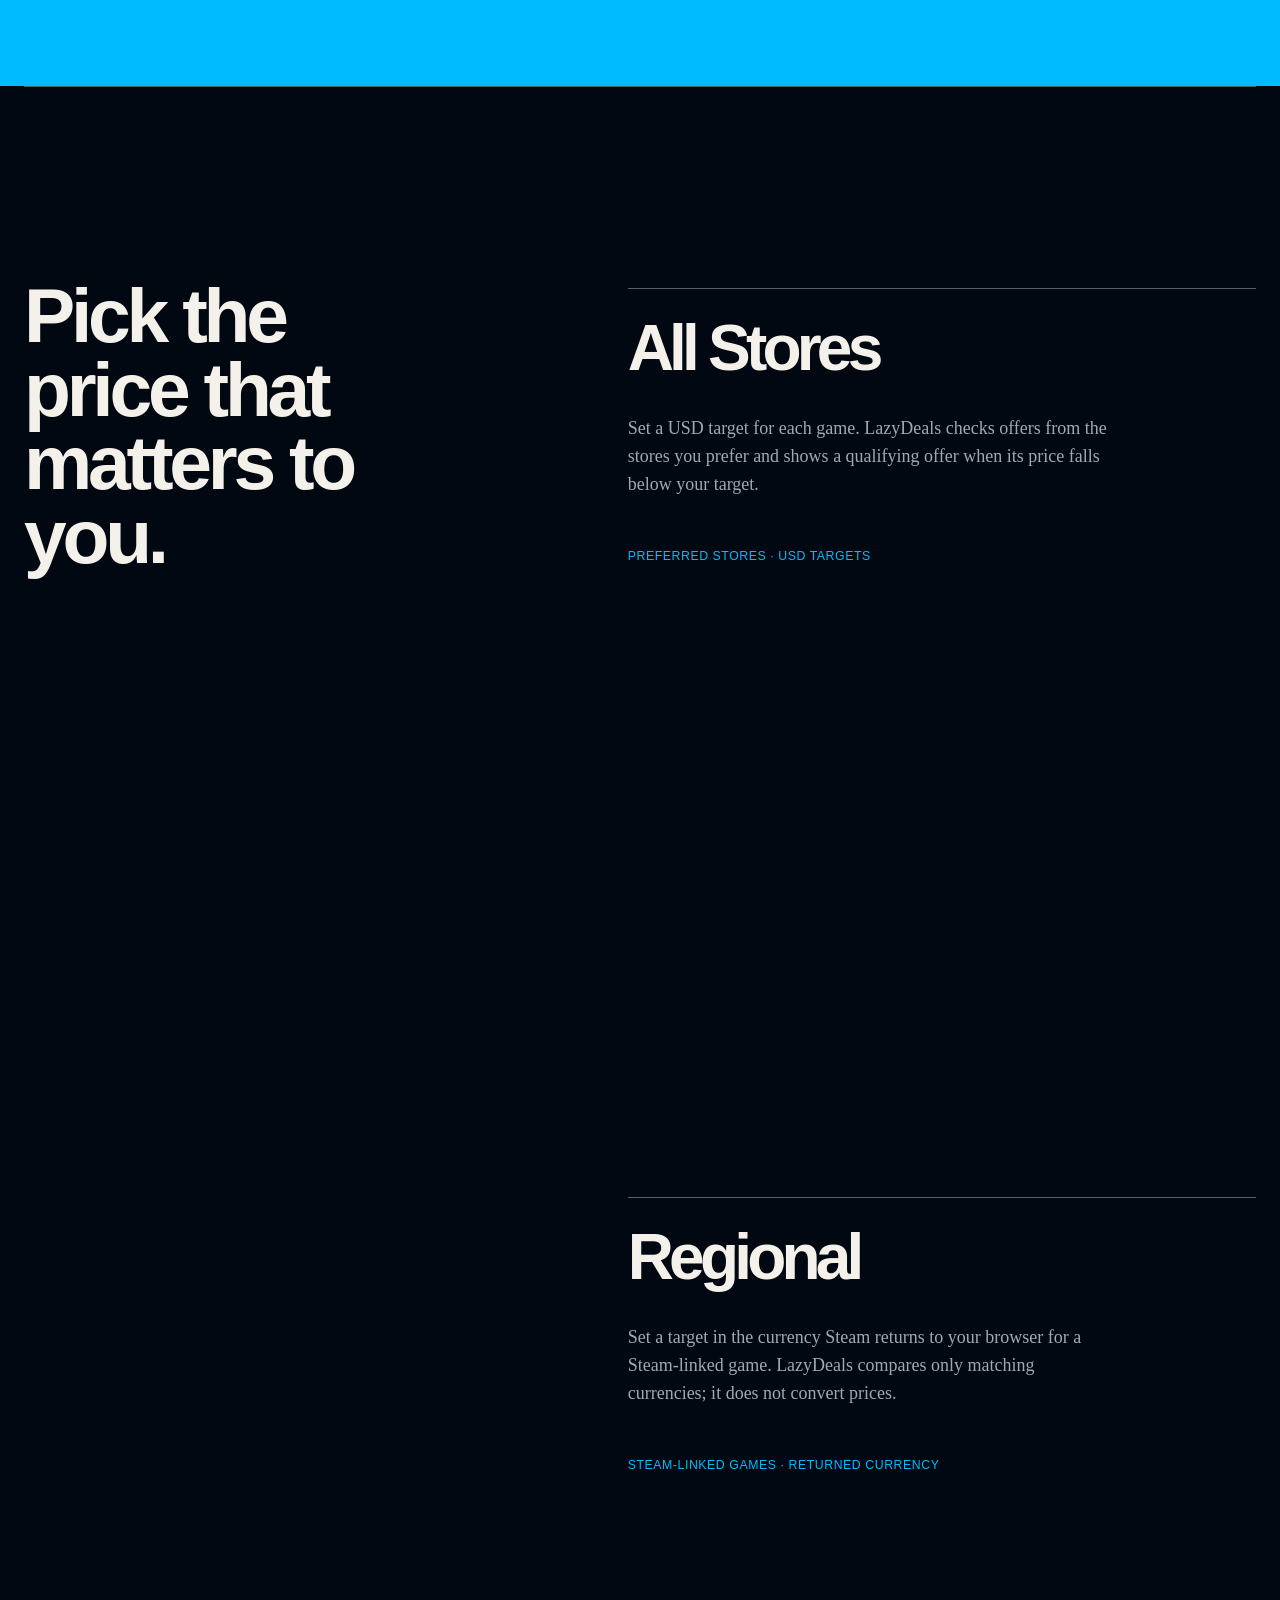
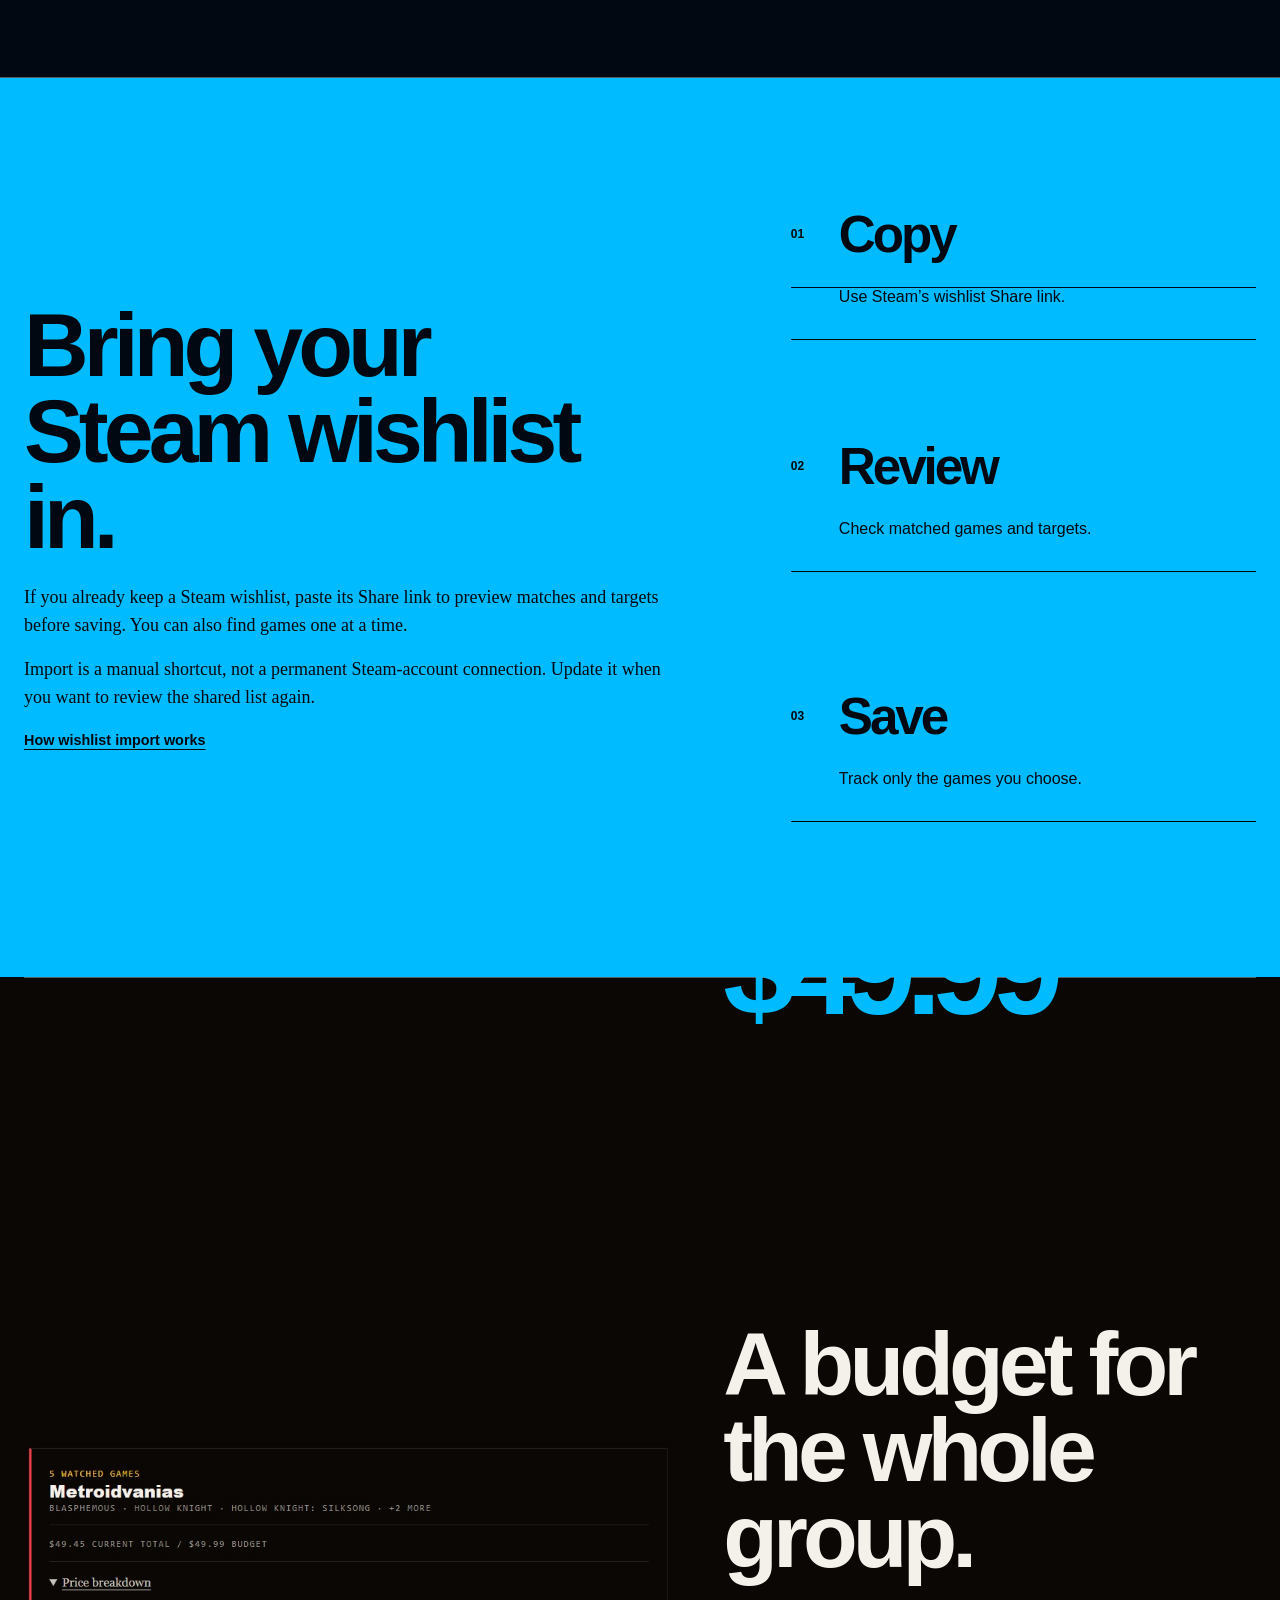
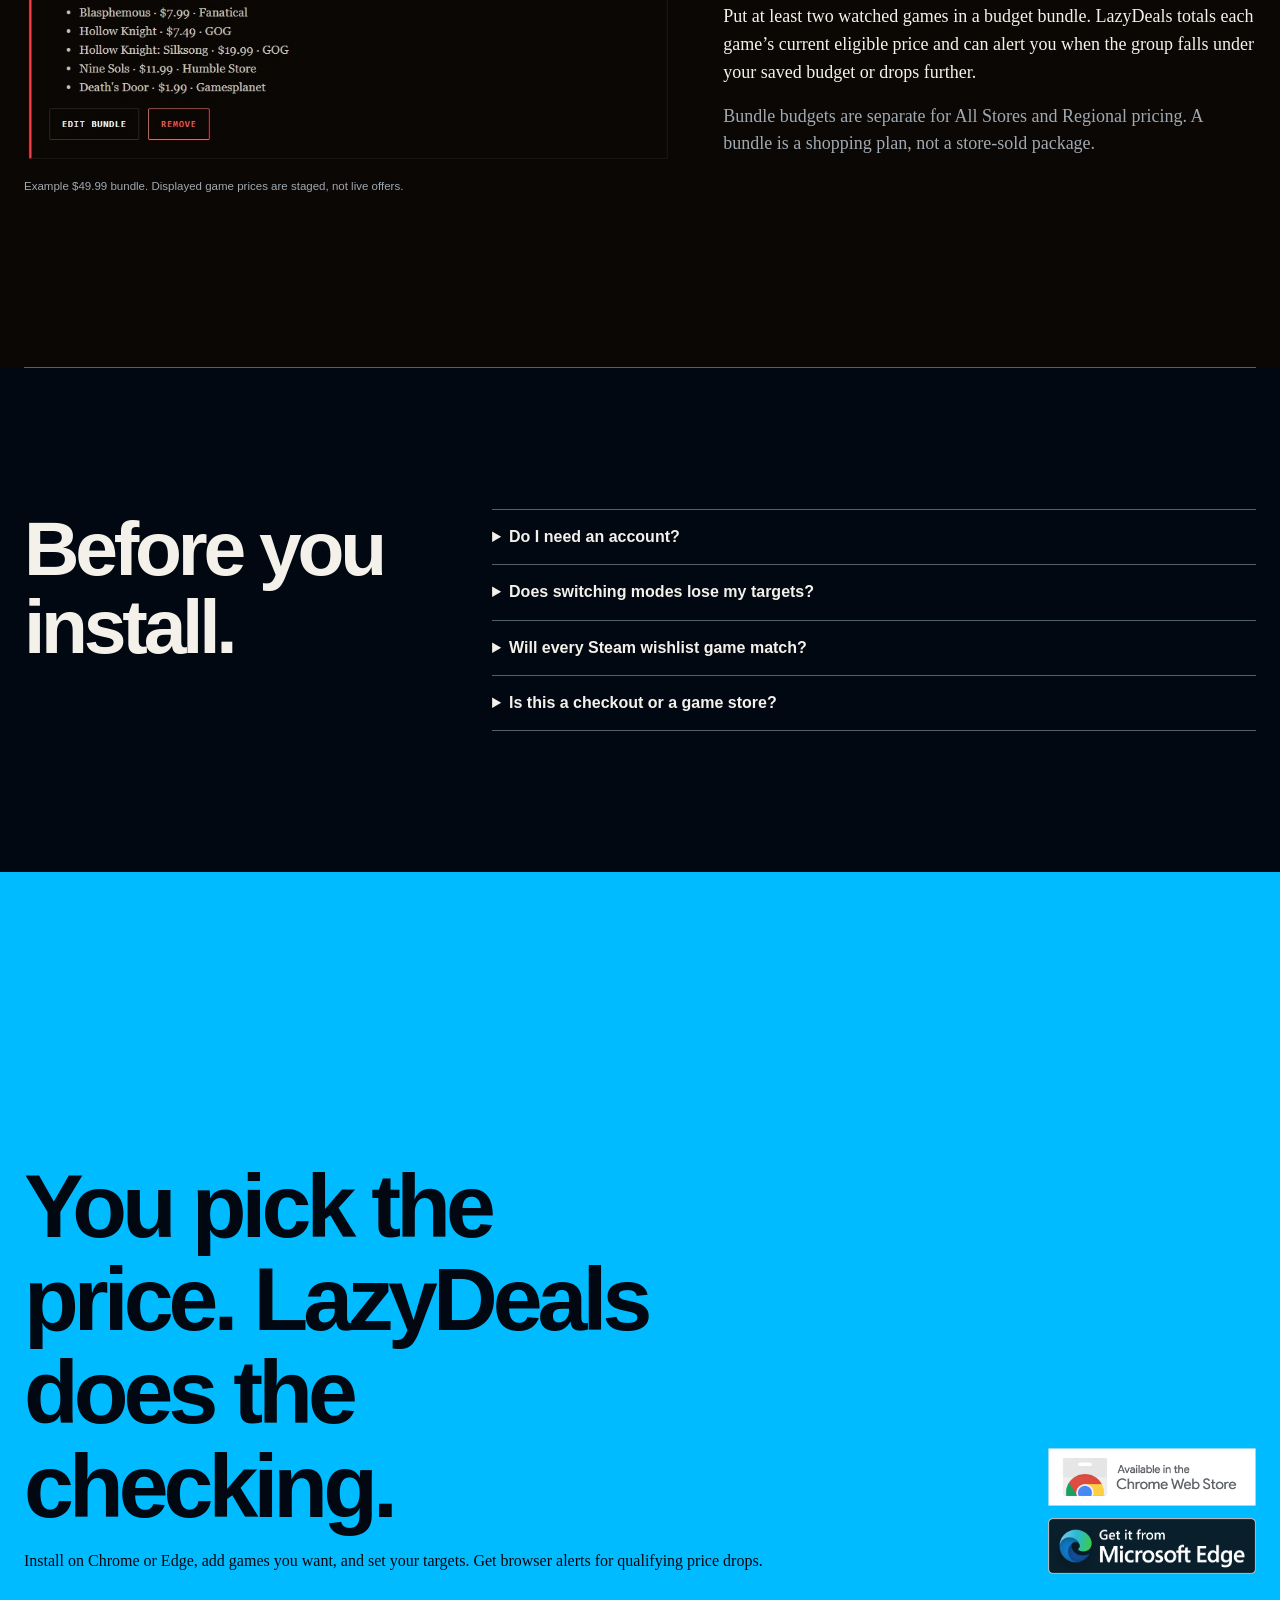
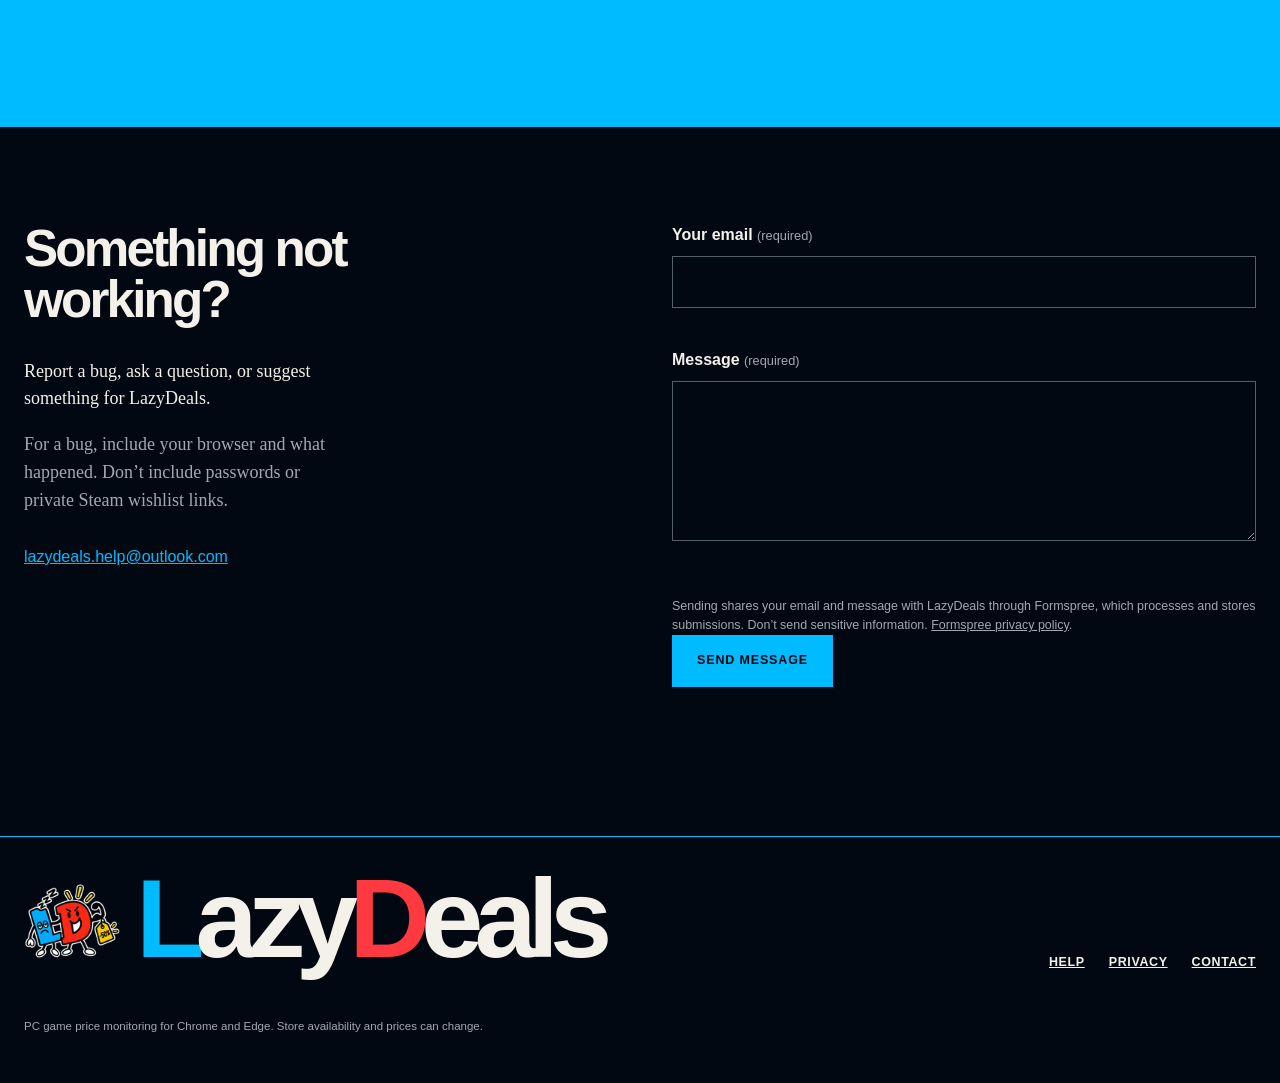
==== commit 56fd0ccf: "Publish approved bundle, copy and connected contact form" ====
--- a/index.html
+++ b/index.html
@@ -13,12 +13,13 @@
   <meta property="og:image" content="https://lazydeals.tech/assets/watchlist-deaths-door.jpg">
   <meta property="og:image:alt" content="LazyDeals PC game watchlist with game artwork and price targets">
   <link rel="icon" href="./assets/icon128.png" type="image/png">
-  <script>try { const choice = localStorage.getItem("lazydeals-motion"); if (choice === "on") document.documentElement.classList.add("motion-preview"); if (choice === "off") document.documentElement.classList.add("motion-off"); } catch {} if (/^(localhost|127\.0\.0\.1)$/.test(location.hostname) && new URLSearchParams(location.search).get("motion") === "preview" && !document.documentElement.classList.contains("motion-off")) document.documentElement.classList.add("motion-preview");</script>
+  <script>if (/^(localhost|127\.0\.0\.1)$/.test(location.hostname) && new URLSearchParams(location.search).get("motion") === "preview") document.documentElement.classList.add("motion-preview");</script>
   <link rel="stylesheet" href="./vendor/locomotive-scroll.css">
-  <link rel="stylesheet" href="./site.css">
+  <link rel="stylesheet" href="./site.css?v=20261008-1">
   <script defer src="./vendor/locomotive-scroll.min.js"></script>
-  <script defer src="./motion.js"></script>
+  <script defer src="./motion.js?v=20261008-1"></script>
   <script type="module" src="./offers.js"></script>
+  <script defer src="./contact.js"></script>
 </head>
 <body>
   <a class="skip-link" href="#main">Skip to content</a>
@@ -31,7 +32,7 @@
   <header class="site-head">
     <div class="shell head-inner">
       <a class="brand" href="./" aria-label="LazyDeals home"><img src="./assets/icon128.png" alt="" width="52" height="52"><span class="brand-name"><span class="brand-l">L</span>azy<span class="brand-d">D</span>eals</span></a>
-      <nav class="head-links" aria-label="Main navigation"><button class="motion-toggle" type="button" hidden>Enable animations</button><a class="help-link" href="./help/">How it works</a></nav>
+      <nav class="head-links" aria-label="Main navigation"><a class="help-link" href="./help/">How it works</a></nav>
     </div>
   </header>
   <main id="main">
@@ -65,7 +66,7 @@
       <p class="offer-footnote">LazyDeals can notify you about these offers in the extension. The notification switch does not hide them.</p>
       </div>
     </section>
-    <div class="statement-band"><div class="shell plain-intro"><strong>One watchlist.<br>Two ways to check prices.</strong><p>Choose the mode that fits how you shop. Your saved targets remain when you switch modes; only the selected mode runs background checks.</p></div><div class="word-cascade" data-scroll data-scroll-css-progress aria-hidden="true"><span style="--drift: -26vw">ONE WATCHLIST</span><span style="--drift: 19vw">ONE WATCHLIST</span><span style="--drift: -13vw">ONE WATCHLIST</span><span style="--drift: 23vw">ONE WATCHLIST</span><span style="--drift: -20vw">ONE WATCHLIST</span></div></div>
+    <div class="statement-band"><div class="shell plain-intro"><strong>One watchlist.<br>Two ways to check prices.</strong><p>Choose the mode that fits how you shop. Your saved targets remain when you switch modes; only the selected mode runs background checks.</p></div><div class="word-cascade" data-scroll data-scroll-css-progress aria-hidden="true"><span style="--drift: -26vw">ONE WATCHLIST</span><span style="--drift: 19vw">YOUR PRICE</span><span style="--drift: -13vw">MORE STORES</span><span style="--drift: 23vw">LESS CHECKING</span><span style="--drift: -20vw">GET ALERTS</span></div></div>
     <section class="section shell modes-stage" aria-labelledby="modes-heading">
       <h2 id="modes-heading">Pick the price that matters to you.</h2>
       <div class="mode-grid">
@@ -78,8 +79,8 @@
       <ol class="import-steps" aria-label="Steam wishlist import steps"><li data-scroll data-scroll-speed="0.12" data-scroll-enable-touch-speed><strong>Copy</strong><span>Use Steam’s wishlist Share link.</span></li><li data-scroll data-scroll-speed="0.04" data-scroll-enable-touch-speed><strong>Review</strong><span>Check matched games and targets.</span></li><li data-scroll data-scroll-speed="-0.06" data-scroll-enable-touch-speed><strong>Save</strong><span>Track only the games you choose.</span></li></ol>
     </section>
     <section class="section shell proof reverse" aria-labelledby="bundles-heading">
-      <div class="proof-copy"><span class="budget-figure" aria-hidden="true" data-scroll data-scroll-speed="0.28" data-scroll-enable-touch-speed>$50</span><h2 id="bundles-heading" class="scene-reveal" data-scroll>A budget for the whole group.</h2><p>Put at least two watched games in a budget bundle. LazyDeals totals each game’s current eligible price and can alert you when the group falls under your saved budget or drops further.</p><p class="muted">Bundle budgets are separate for All Stores and Regional pricing. A bundle is a shopping plan, not a store-sold package.</p></div>
-      <figure class="proof-image" data-scroll data-scroll-speed="-0.16" data-scroll-enable-touch-speed><div class="screenshot"><img src="./assets/bundles-metroidvanias.jpg" alt="Metroidvanias budget bundle with Blasphemous, Hollow Knight, Hollow Knight: Silksong, Nine Sols, and Death's Door under a $50 budget" width="870" height="440" loading="lazy"></div><figcaption>Example $50 bundle. Displayed game prices are staged, not live offers.</figcaption></figure>
+      <div class="proof-copy"><span class="budget-figure" aria-hidden="true" data-scroll data-scroll-speed="0.28" data-scroll-enable-touch-speed>$49.99</span><h2 id="bundles-heading" class="scene-reveal" data-scroll>A budget for the whole group.</h2><p>Put at least two watched games in a budget bundle. LazyDeals totals each game’s current eligible price and can alert you when the group falls under your saved budget or drops further.</p><p class="muted">Bundle budgets are separate for All Stores and Regional pricing. A bundle is a shopping plan, not a store-sold package.</p></div>
+      <figure class="proof-image" data-scroll data-scroll-speed="-0.16" data-scroll-enable-touch-speed><div class="screenshot"><img src="./assets/bundles-metroidvanias.jpg" alt="Metroidvanias budget bundle with Blasphemous, Hollow Knight, Hollow Knight: Silksong, Nine Sols, and Death's Door under a $49.99 budget across multiple stores" width="870" height="440" loading="lazy"></div><figcaption>Example $49.99 bundle. Displayed game prices are staged, not live offers.</figcaption></figure>
     </section>
     <section class="section shell faq" aria-labelledby="questions-heading"><h2 id="questions-heading" class="scene-reveal" data-scroll>Before you install.</h2><div class="faq-list">
       <details><summary>Do I need an account?</summary><p>No LazyDeals account is required. Your watchlist choices are saved through your browser’s extension storage. <a href="https://bahimehdi.github.io/lazydeals-privacy/">Read the privacy policy</a>.</p></details>
@@ -89,6 +90,21 @@
     </div></section>
     <section class="install-stage" aria-labelledby="install-heading"><div class="shell install"><div><h2 id="install-heading" class="scene-reveal" data-scroll>You pick the price. LazyDeals does the checking.</h2><p>Install on Chrome or Edge, add games you want, and set your targets. Get browser alerts for qualifying price drops.</p></div><div class="install-actions"><a class="store-badge" href="https://chromewebstore.google.com/detail/lazydeals/dlcikhpiigmpciddcdjclepnppcachni" aria-label="Get LazyDeals for Chrome on the Chrome Web Store"><img src="./assets/chrome-web-store-badge.png" alt="Available in the Chrome Web Store" width="340" height="96" loading="lazy"></a><a class="store-badge" href="https://microsoftedge.microsoft.com/addons/detail/lazydeals/hldbfjjaedkheeglkflhnkkppgeiihhm" aria-label="Get LazyDeals for Edge on Microsoft Edge Add-ons"><img src="./assets/edge-addons-badge.png" alt="Get it from Microsoft Edge" width="1178" height="312" loading="lazy"></a></div></div></section>
   </main>
-  <footer class="site-foot"><div class="shell foot-inner"><div class="foot-mark"><img src="./assets/icon128.png" alt="" width="96" height="96" loading="lazy"><span><span class="brand-l">L</span>azy<span class="brand-d">D</span>eals</span></div><nav class="foot-links" aria-label="Footer"><a href="./help/">Help</a><a href="https://bahimehdi.github.io/lazydeals-privacy/">Privacy</a><a href="mailto:lazydeals.help@outlook.com">Contact</a></nav><p class="foot-last">PC game price monitoring for Chrome and Edge. Store availability and prices can change.</p></div></footer>
+  <section class="shell contact-section" id="contact" aria-labelledby="contact-heading">
+    <div class="contact-copy"><h2 id="contact-heading">Something not<br>working?</h2><p>Report a bug, ask a question, or suggest something for LazyDeals.</p><p class="muted">For a bug, include your browser and what happened. Don’t include passwords or private Steam wishlist links.</p><a class="contact-email" href="mailto:lazydeals.help@outlook.com">lazydeals.help@outlook.com</a></div>
+    <form id="contact-form" action="https://formspree.io/f/mrpeporn" method="post" aria-describedby="contact-privacy">
+      <label for="contact-email">Your email <span>(required)</span></label>
+      <input id="contact-email" name="email" type="email" autocomplete="email" required maxlength="254" aria-describedby="contact-email-error">
+      <p class="field-message" id="contact-email-error"></p>
+      <label for="contact-message">Message <span>(required)</span></label>
+      <textarea id="contact-message" name="message" rows="5" required maxlength="5000" aria-describedby="contact-message-error"></textarea>
+      <p class="field-message" id="contact-message-error"></p>
+      <input type="text" name="_gotcha" hidden tabindex="-1" autocomplete="off" aria-hidden="true">
+      <p id="contact-privacy" class="small-note">Sending shares your email and message with LazyDeals through Formspree, which processes and stores submissions. Don’t send sensitive information. <a href="https://formspree.io/legal/privacy-policy/">Formspree privacy policy</a>.</p>
+      <button class="button" type="submit">Send message</button>
+      <p id="contact-status" class="small-note" role="status" aria-live="polite"></p>
+    </form>
+  </section>
+  <footer class="site-foot"><div class="shell foot-inner"><div class="foot-mark"><img src="./assets/icon128.png" alt="" width="96" height="96" loading="lazy"><span><span class="brand-l">L</span>azy<span class="brand-d">D</span>eals</span></div><nav class="foot-links" aria-label="Footer"><a href="./help/">Help</a><a href="https://bahimehdi.github.io/lazydeals-privacy/">Privacy</a><a href="#contact">Contact</a></nav><p class="foot-last">PC game price monitoring for Chrome and Edge. Store availability and prices can change.</p></div></footer>
 </body>
 </html>
--- a/site.css
+++ b/site.css
@@ -9,7 +9,11 @@
 :root { --color-app-surface: rgb(11 7 4); --color-wordmark-outline: #000; }
 
 *, *::before, *::after { box-sizing: border-box; }
-html, body { margin: 0; overflow-x: clip; }
+html, body { margin: 0; overflow-x: clip; scrollbar-width: thin; scrollbar-color: var(--color-accent) var(--color-paper); }
+html::-webkit-scrollbar, body::-webkit-scrollbar { width: 8px; height: 8px; }
+html::-webkit-scrollbar-track, body::-webkit-scrollbar-track { background: var(--color-paper); }
+html::-webkit-scrollbar-thumb, body::-webkit-scrollbar-thumb { border-radius: 2px; background: var(--color-accent); }
+html::-webkit-scrollbar-thumb:hover, body::-webkit-scrollbar-thumb:hover { background: var(--color-accent-hover); }
 html { scroll-behavior: smooth; }
 html.lenis { scroll-behavior: auto; }
 body { background: var(--color-paper); color: var(--color-ink); font-family: var(--font-body); line-height: 1.55; }
@@ -39,18 +43,11 @@
 .head-links { display: flex; align-items: center; gap: var(--space-6); font: 700 .8rem/1.2 var(--font-ui); text-transform: uppercase; letter-spacing: .055em; }
 .head-links a { white-space: nowrap; text-decoration-thickness: 1px; text-underline-offset: .3em; }
 .head-links a:hover { color: var(--color-accent-hover); }
-.motion-toggle { font: inherit; text-transform: inherit; color: inherit; background: transparent; border: 1px solid currentColor; padding: .65rem; cursor: pointer; }
-.motion-toggle:focus-visible { outline: 3px solid var(--color-focus); outline-offset: 4px; }
 @media (max-width: 600px) { .head-inner { flex-wrap: wrap; padding-block: 1rem; } .head-links { flex-wrap: wrap; gap: 1rem; } }
-html.motion-off { scroll-behavior: auto; }
-html.motion-off .entry-curtain { display: none; }
-html.motion-off .hero-copy, html.motion-off .hero-visual { animation: none; }
-html.motion-off [data-scroll], html.motion-off .word-cascade span { transform: none !important; }
-html.motion-off .scene-reveal { opacity: 1; transition: none; }
 .hero { position: relative; isolation: isolate; display: grid; grid-template-columns: minmax(0, 1.04fr) minmax(0, .96fr); gap: clamp(2rem, 5vw, 5rem); align-items: end; min-height: max(42rem, calc(100svh - 5.5rem)); padding-block: var(--space-16) var(--space-24); }
 .hero-copy, .hero-visual { position: relative; z-index: 1; }
 .hero-copy { animation: hero-arrive 550ms var(--ease-out) 1960ms both; }
-.hero-visual { animation: hero-arrive 550ms var(--ease-out) 2050ms both; }
+.hero-visual { animation: hero-arrive 550ms var(--ease-out) 2050ms backwards; }
 @keyframes hero-arrive { from { opacity: 0; transform: translateY(18px); } to { opacity: 1; transform: translateY(0); } }
 .hero-copy { min-width: 0; }
 .hero h1 { margin: 0 0 var(--space-6); max-width: 18ch; font: 900 clamp(2.75rem, 5.1vw, 5.25rem)/.95 var(--font-display); letter-spacing: -.07em; overflow-wrap: anywhere; }
@@ -318,7 +315,7 @@
 .proof:not(.reverse) .import-steps span { grid-column: 2; }
 .proof.reverse { min-height: 110svh; align-items: start; }
 .proof.reverse .proof-copy { align-self: center; }
-.budget-figure { display: block; color: var(--color-accent); font: 900 clamp(7rem, 16vw, 18rem)/.8 var(--font-display); letter-spacing: -.1em; margin-bottom: var(--space-12); }
+.budget-figure { display: block; color: var(--color-accent); font: 900 clamp(3.8rem, 10vw, 11rem)/.8 var(--font-display); letter-spacing: -.08em; margin-bottom: var(--space-12); }
 .proof.reverse .proof-image { align-self: center; }
 .faq h2 { position: sticky; top: var(--space-16); align-self: start; }
 .install-stage { background: var(--color-accent); color: var(--color-paper); }
@@ -349,3 +346,22 @@
   html:not(.motion-preview) .word-cascade span { transform: none; }
   html:not(.motion-preview) .scene-reveal { opacity: 1; transform: none; transition: none; }
 }
+
+/* Contact preview inherits the existing editorial typography and palette. */
+.contact-section { display: grid; grid-template-columns: minmax(0, 1fr) minmax(0, 1fr); gap: var(--space-16); padding-block: var(--space-24); }
+.contact-copy h2 { margin: 0 0 var(--space-8); font: 900 var(--text-h2)/1 var(--font-display); letter-spacing: -.055em; }
+.contact-copy p { max-width: 34ch; font-size: var(--text-body); }
+.contact-email { display: inline-block; padding-block: var(--space-3); font-family: var(--font-ui); color: var(--color-accent); }
+#contact-form { display: grid; align-content: start; min-width: 0; font-family: var(--font-ui); }
+#contact-form label { font-weight: 700; margin-bottom: var(--space-2); }
+#contact-form label span { color: var(--color-muted); font-weight: 400; font-size: .8rem; }
+#contact-form input, #contact-form textarea { min-width: 0; width: 100%; min-height: 3.25rem; padding: var(--space-3); border: 1px solid var(--color-rule); background: var(--color-paper); color: var(--color-ink); font: inherit; border-radius: var(--radius-none); }
+#contact-form textarea { resize: vertical; min-height: 10rem; }
+#contact-form :is(input, textarea, button):focus-visible { outline: 3px solid var(--color-focus); outline-offset: 3px; }
+#contact-form [aria-invalid="true"] { border-color: var(--color-brand-red); }
+.field-message { min-height: 1.5em; margin: var(--space-1) 0 var(--space-4); color: var(--color-brand-red); font-size: .85rem; }
+#contact-form .button { justify-self: start; cursor: pointer; }
+#contact-form .button:disabled { opacity: .5; cursor: not-allowed; }
+#contact-status { min-height: 3em; }
+@media (hover: hover) { #contact-form input:hover, #contact-form textarea:hover { background: var(--color-paper-raised); } }
+@media (max-width: 800px) { .contact-section { grid-template-columns: minmax(0, 1fr); gap: var(--space-8); padding-block: var(--space-16); } }
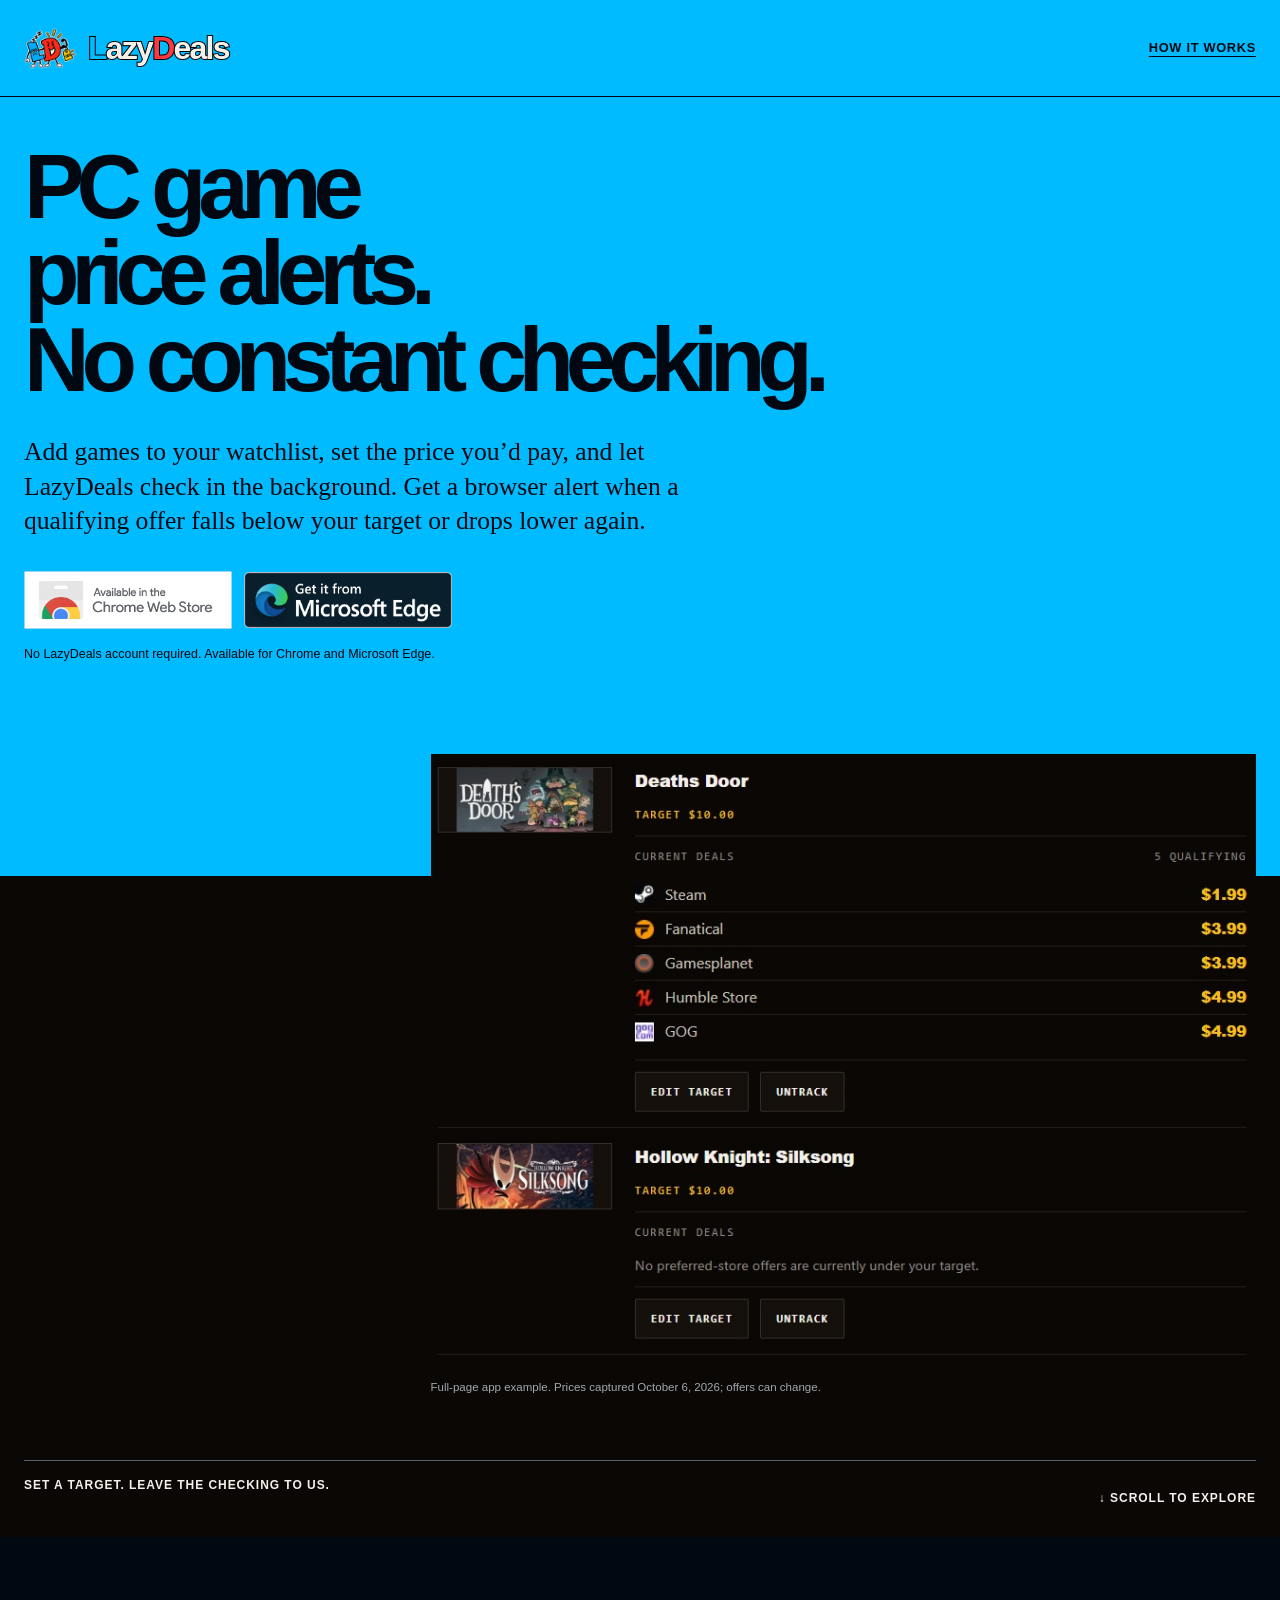
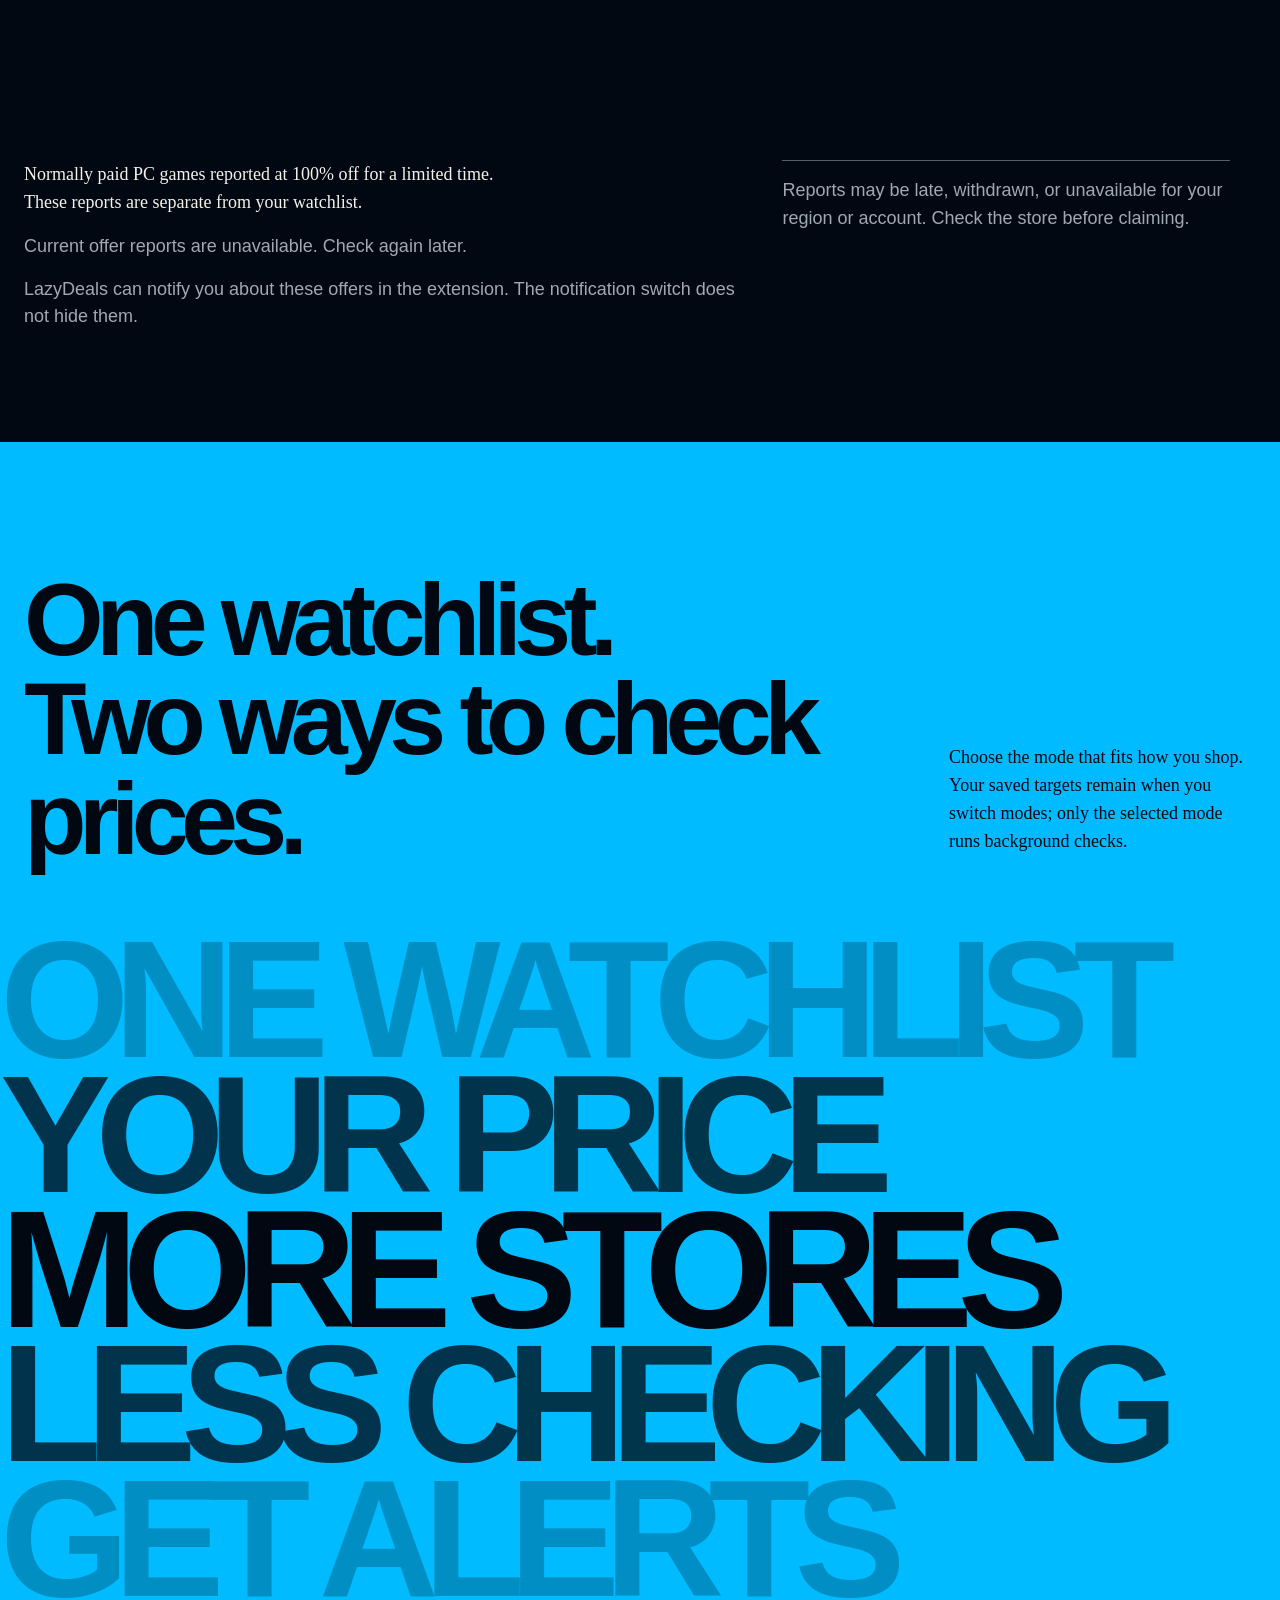
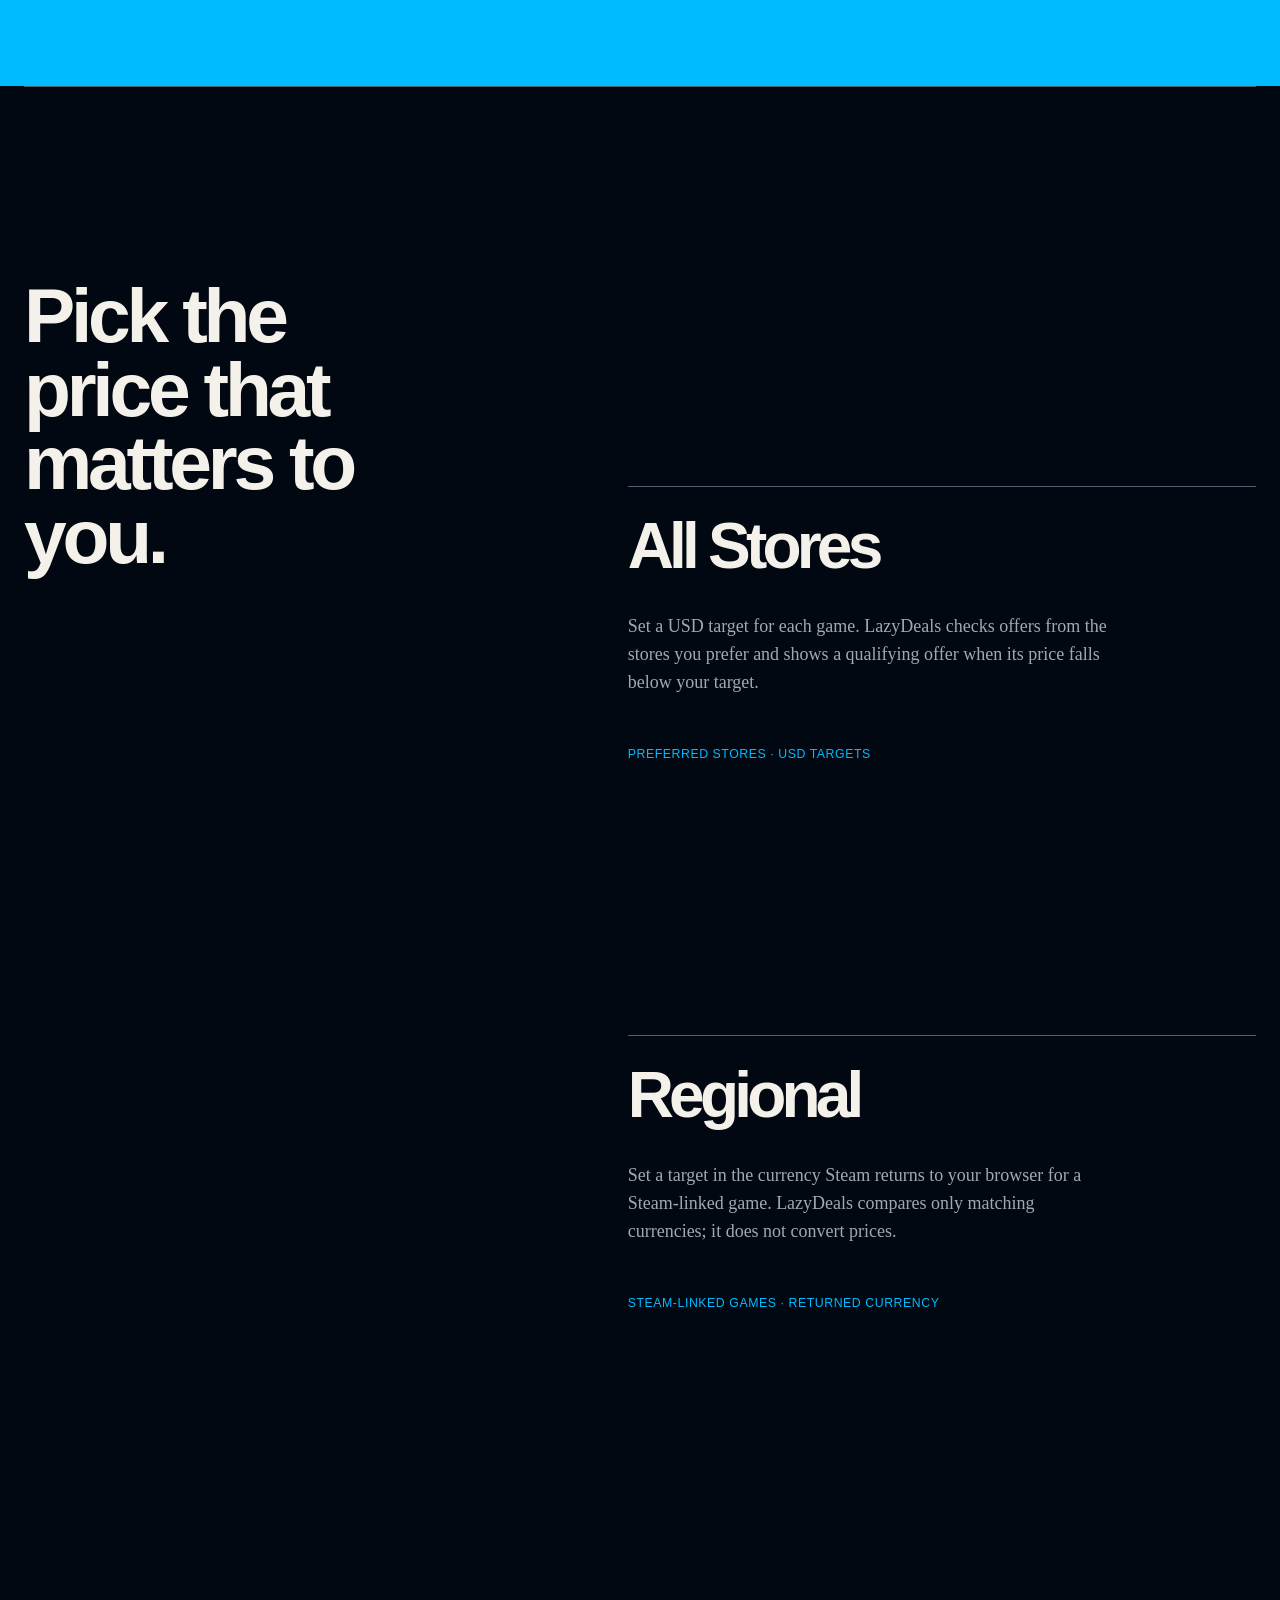
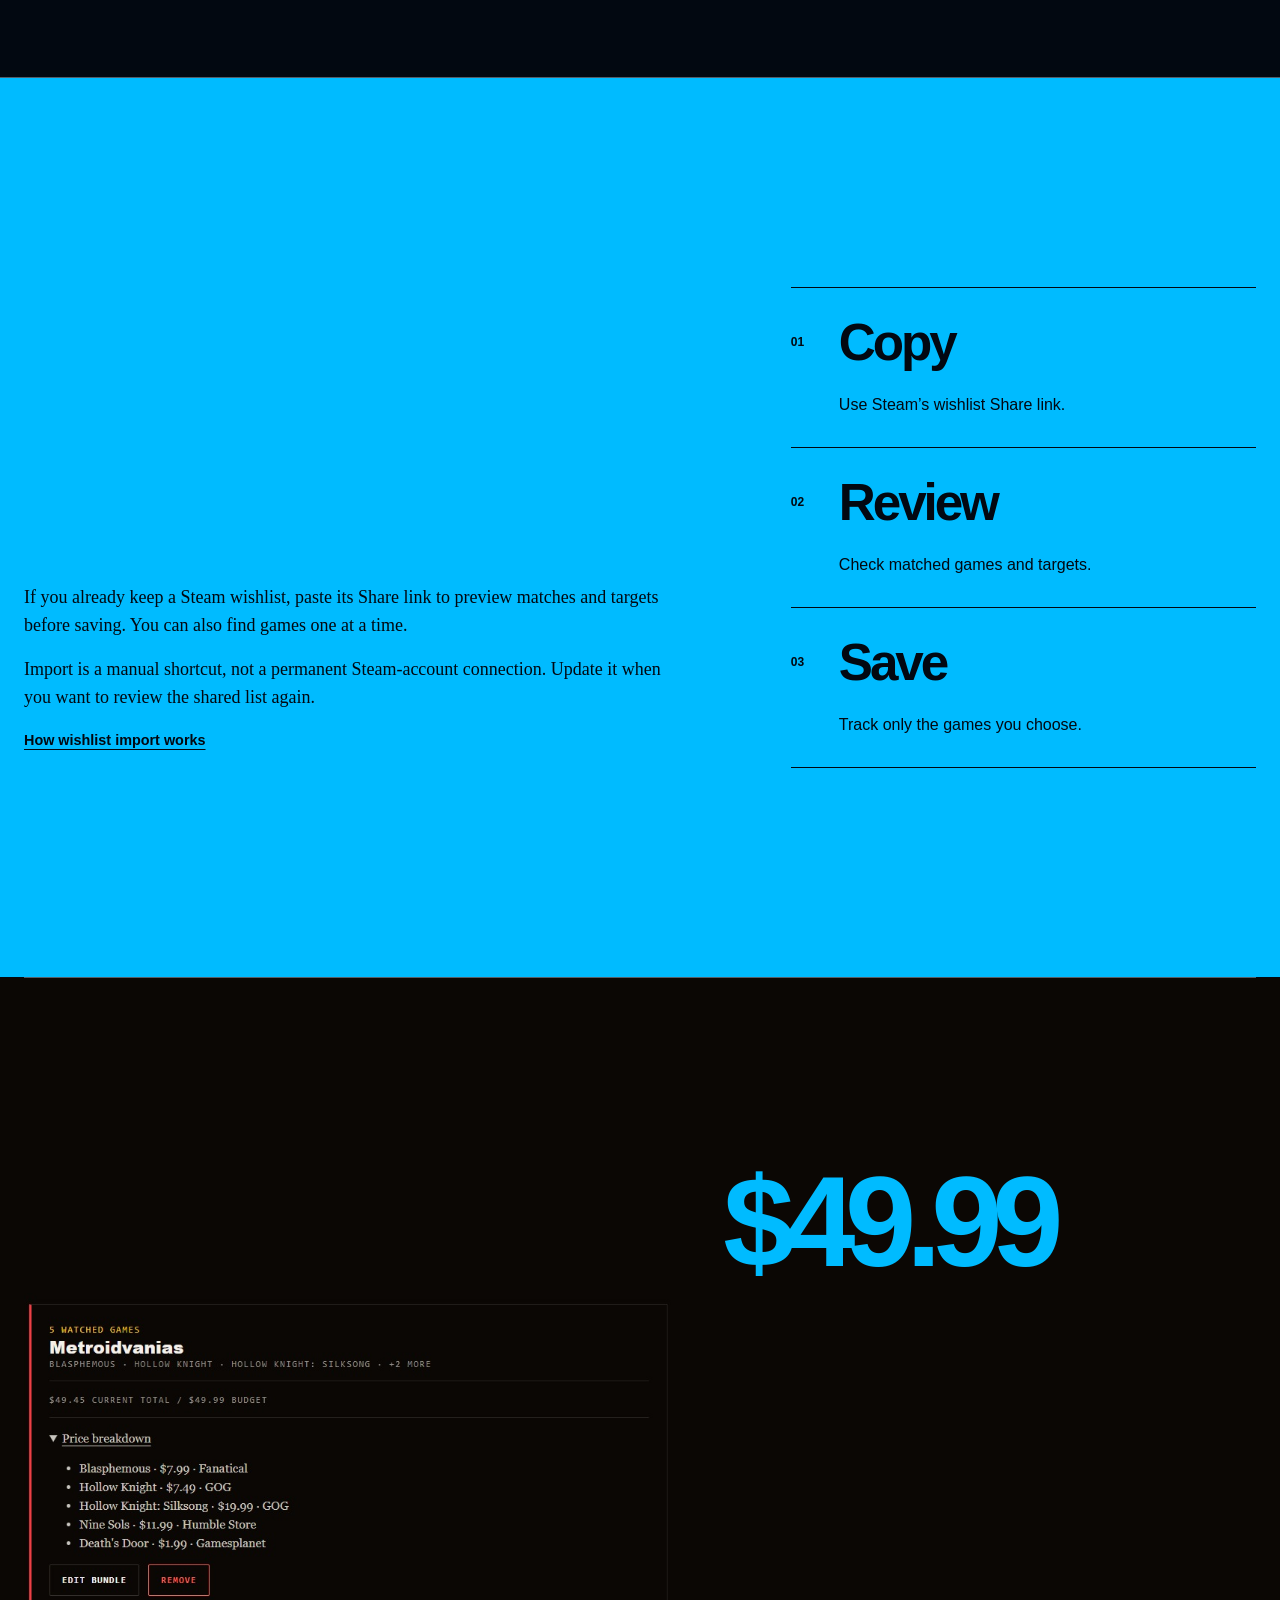
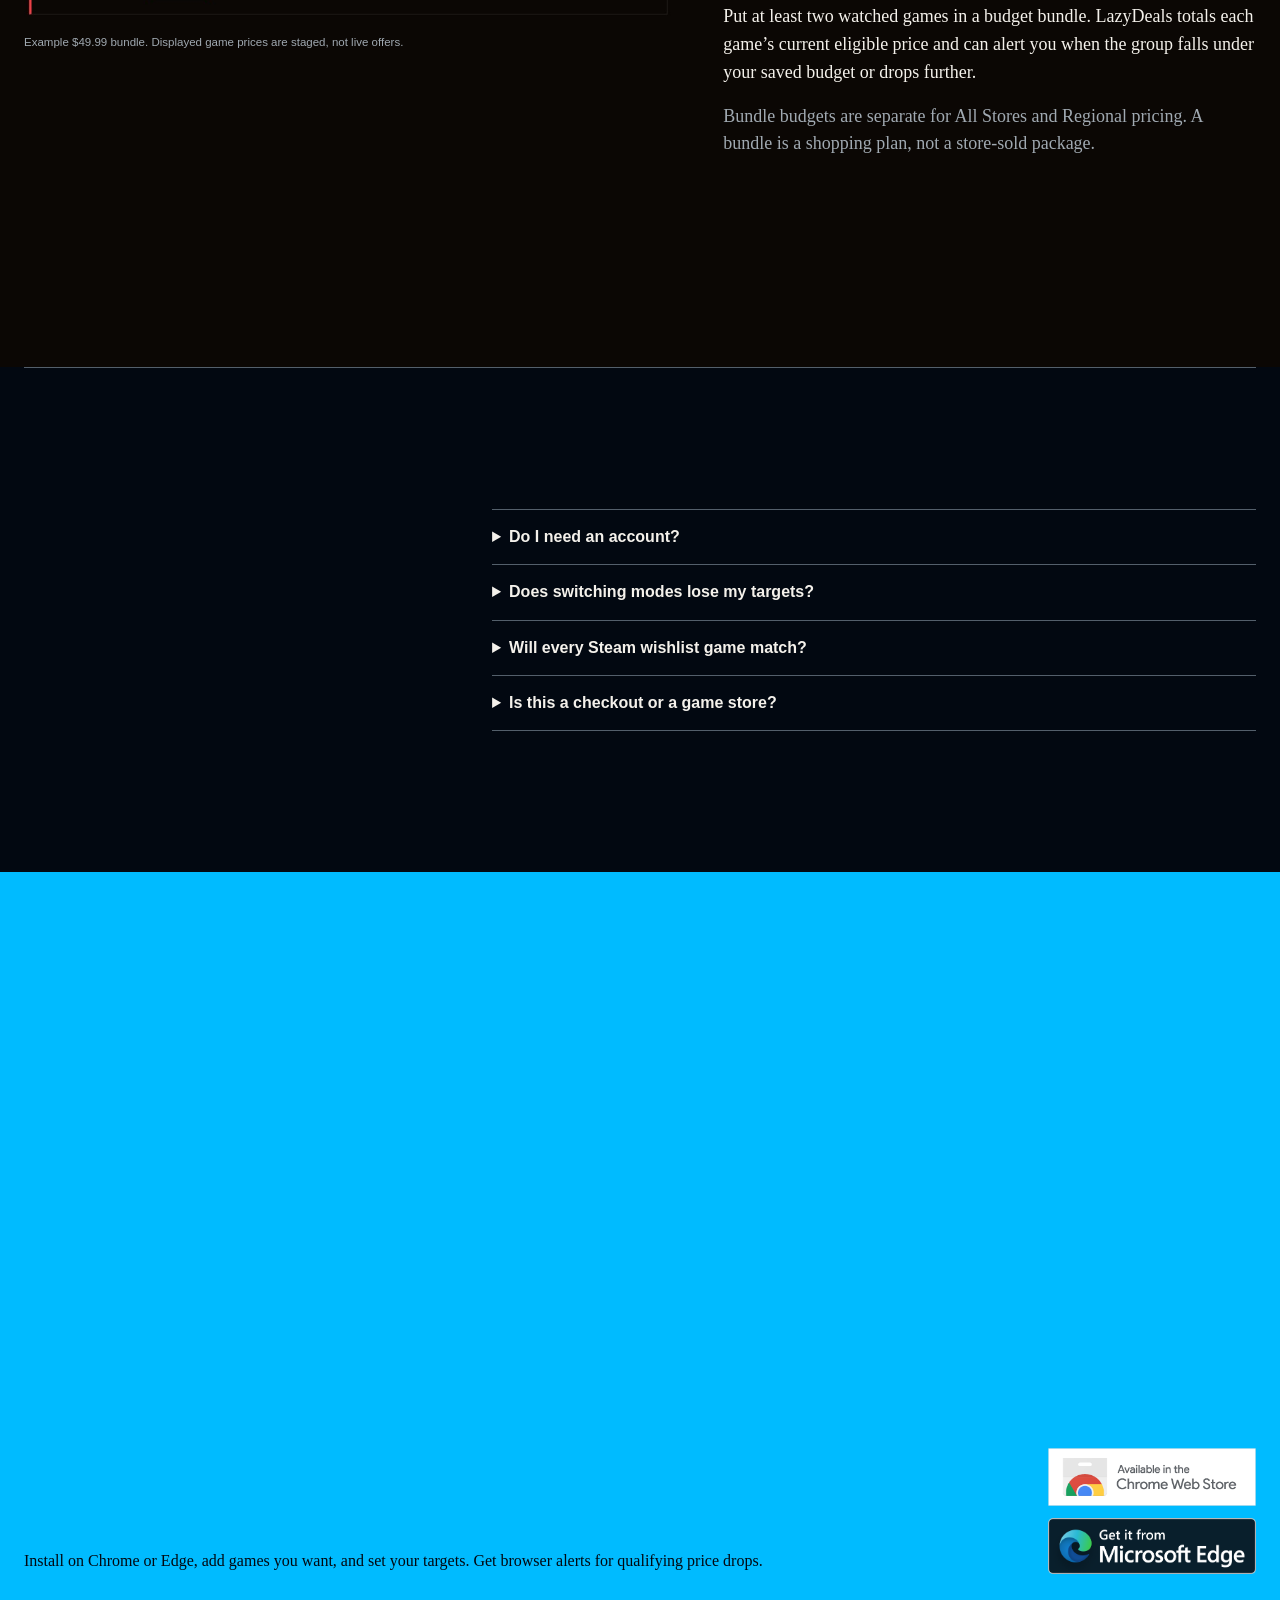
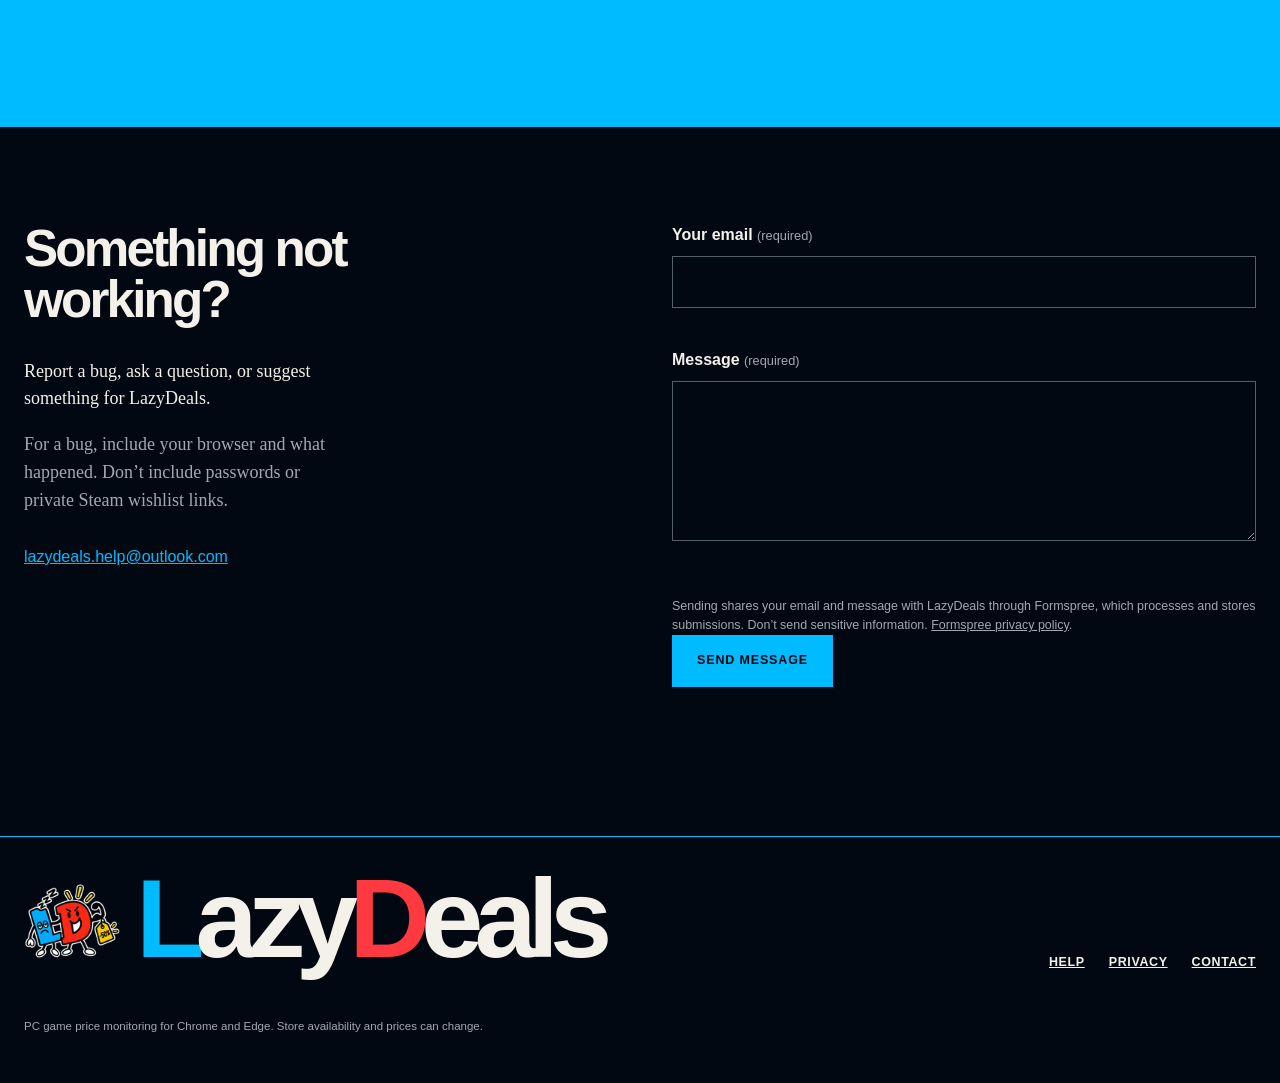
==== commit cba344e9: "Make approved entry and desktop motion automatic on production" ====
--- a/index.html
+++ b/index.html
@@ -13,11 +13,10 @@
   <meta property="og:image" content="https://lazydeals.tech/assets/watchlist-deaths-door.jpg">
   <meta property="og:image:alt" content="LazyDeals PC game watchlist with game artwork and price targets">
   <link rel="icon" href="./assets/icon128.png" type="image/png">
-  <script>if (/^(localhost|127\.0\.0\.1)$/.test(location.hostname) && new URLSearchParams(location.search).get("motion") === "preview") document.documentElement.classList.add("motion-preview");</script>
   <link rel="stylesheet" href="./vendor/locomotive-scroll.css">
-  <link rel="stylesheet" href="./site.css?v=20261008-1">
+  <link rel="stylesheet" href="./site.css?v=20261008-2">
   <script defer src="./vendor/locomotive-scroll.min.js"></script>
-  <script defer src="./motion.js?v=20261008-1"></script>
+  <script defer src="./motion.js?v=20261008-2"></script>
   <script type="module" src="./offers.js"></script>
   <script defer src="./contact.js"></script>
 </head>
--- a/site.css
+++ b/site.css
@@ -194,8 +194,6 @@
 }
 @media (prefers-reduced-motion: reduce) {
   html { scroll-behavior: auto; }
-  html:not(.motion-preview) .entry-curtain { display: none; }
-  html:not(.motion-preview) .hero-copy, html:not(.motion-preview) .hero-visual { animation: none; }
   .button { transition: none; }
   .offer-track { scroll-behavior: auto; }
 }
@@ -274,10 +272,6 @@
   .plain-intro strong { font-size: clamp(3rem, 12vw, 5rem); }
   .proof:not(.reverse) { padding-inline: var(--space-4); }
 }
-@media (prefers-reduced-motion: reduce) {
-  html:not(.motion-preview) .hero-copy, html:not(.motion-preview) .hero-visual { animation: none; }
-  html:not(.motion-preview) [data-scroll] { transform: none !important; }
-}
 
 /* Demo-derived scene composition: cascade + sticky chapter + paired parallax layers. */
 .hero-stage::after { content: ""; position: absolute; inset: auto 0 0; height: 43%; background: var(--color-app-surface); pointer-events: none; }
@@ -342,10 +336,6 @@
   .proof:not(.reverse) .import-steps li { min-height: 7rem; }
   .proof:not(.reverse) .import-steps strong { font-size: 3rem; }
 }
-@media (prefers-reduced-motion: reduce) {
-  html:not(.motion-preview) .word-cascade span { transform: none; }
-  html:not(.motion-preview) .scene-reveal { opacity: 1; transform: none; transition: none; }
-}
 
 /* Contact preview inherits the existing editorial typography and palette. */
 .contact-section { display: grid; grid-template-columns: minmax(0, 1fr) minmax(0, 1fr); gap: var(--space-16); padding-block: var(--space-24); }
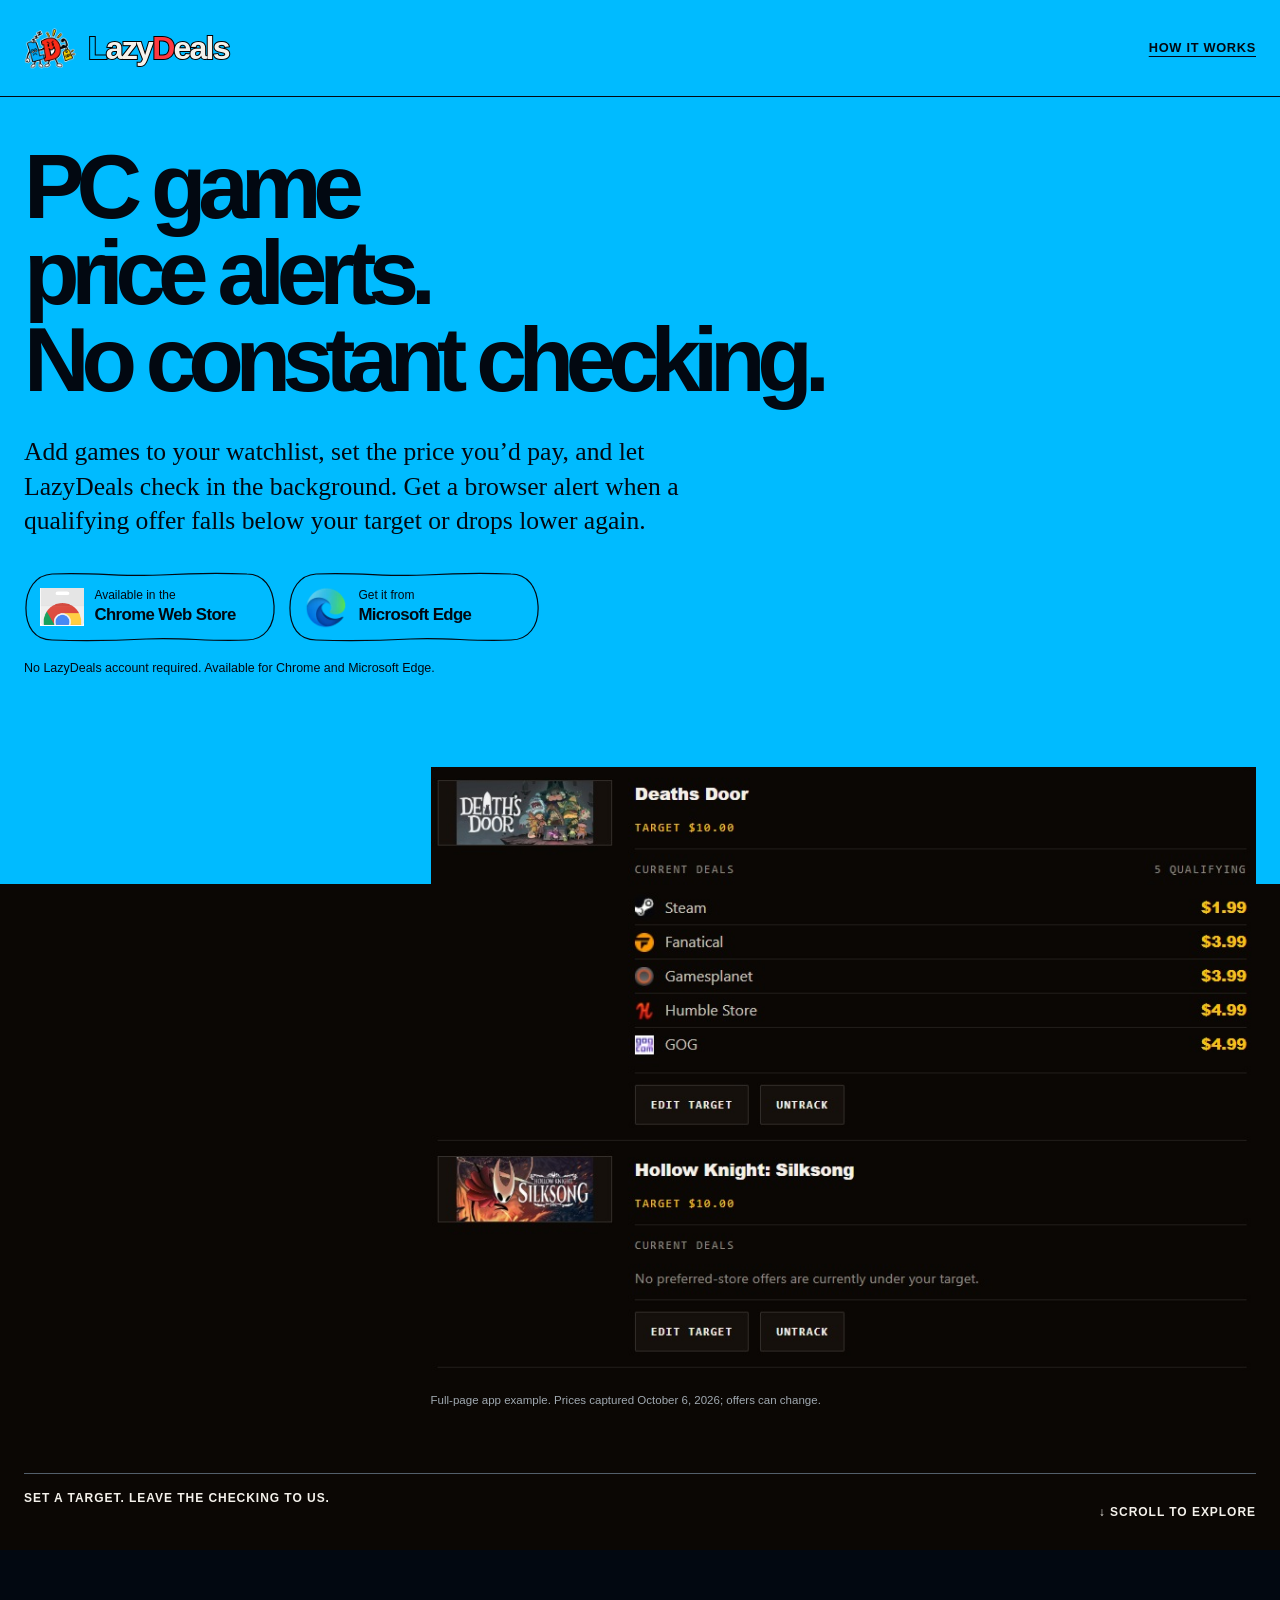
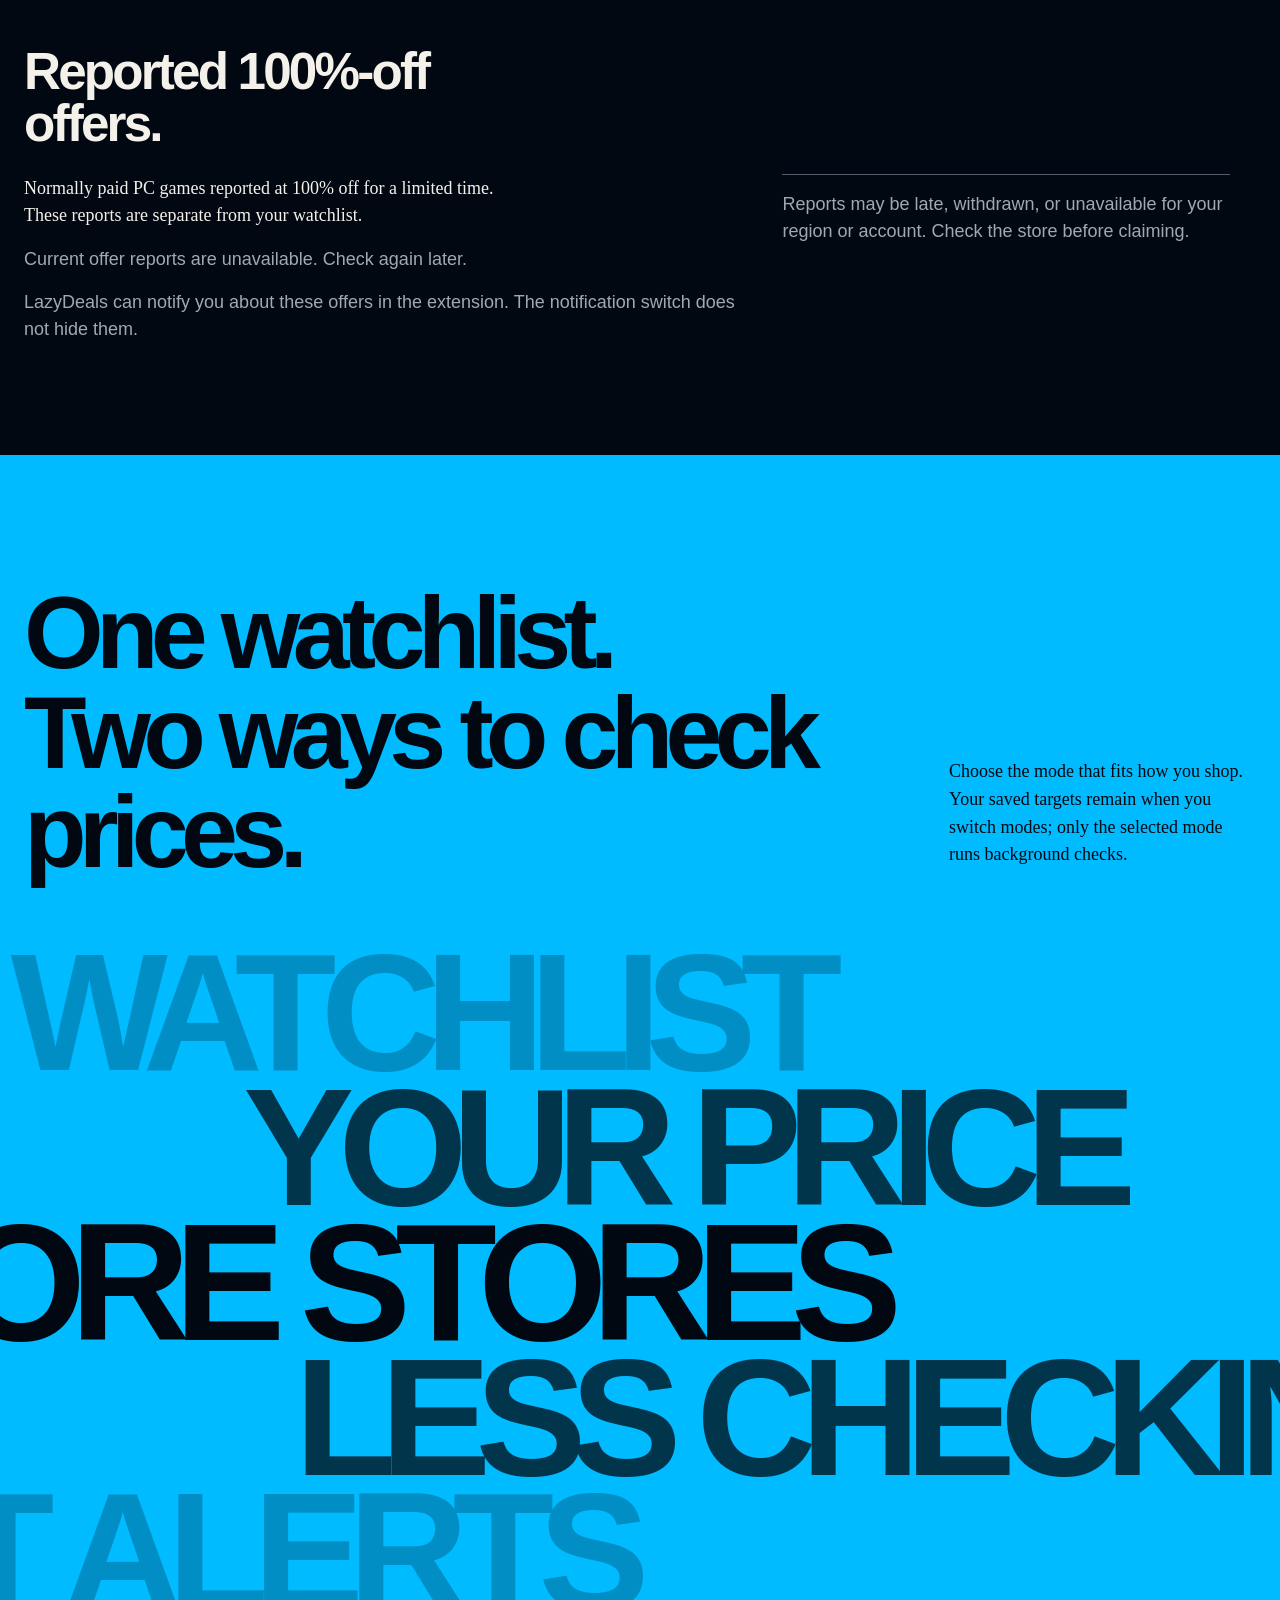
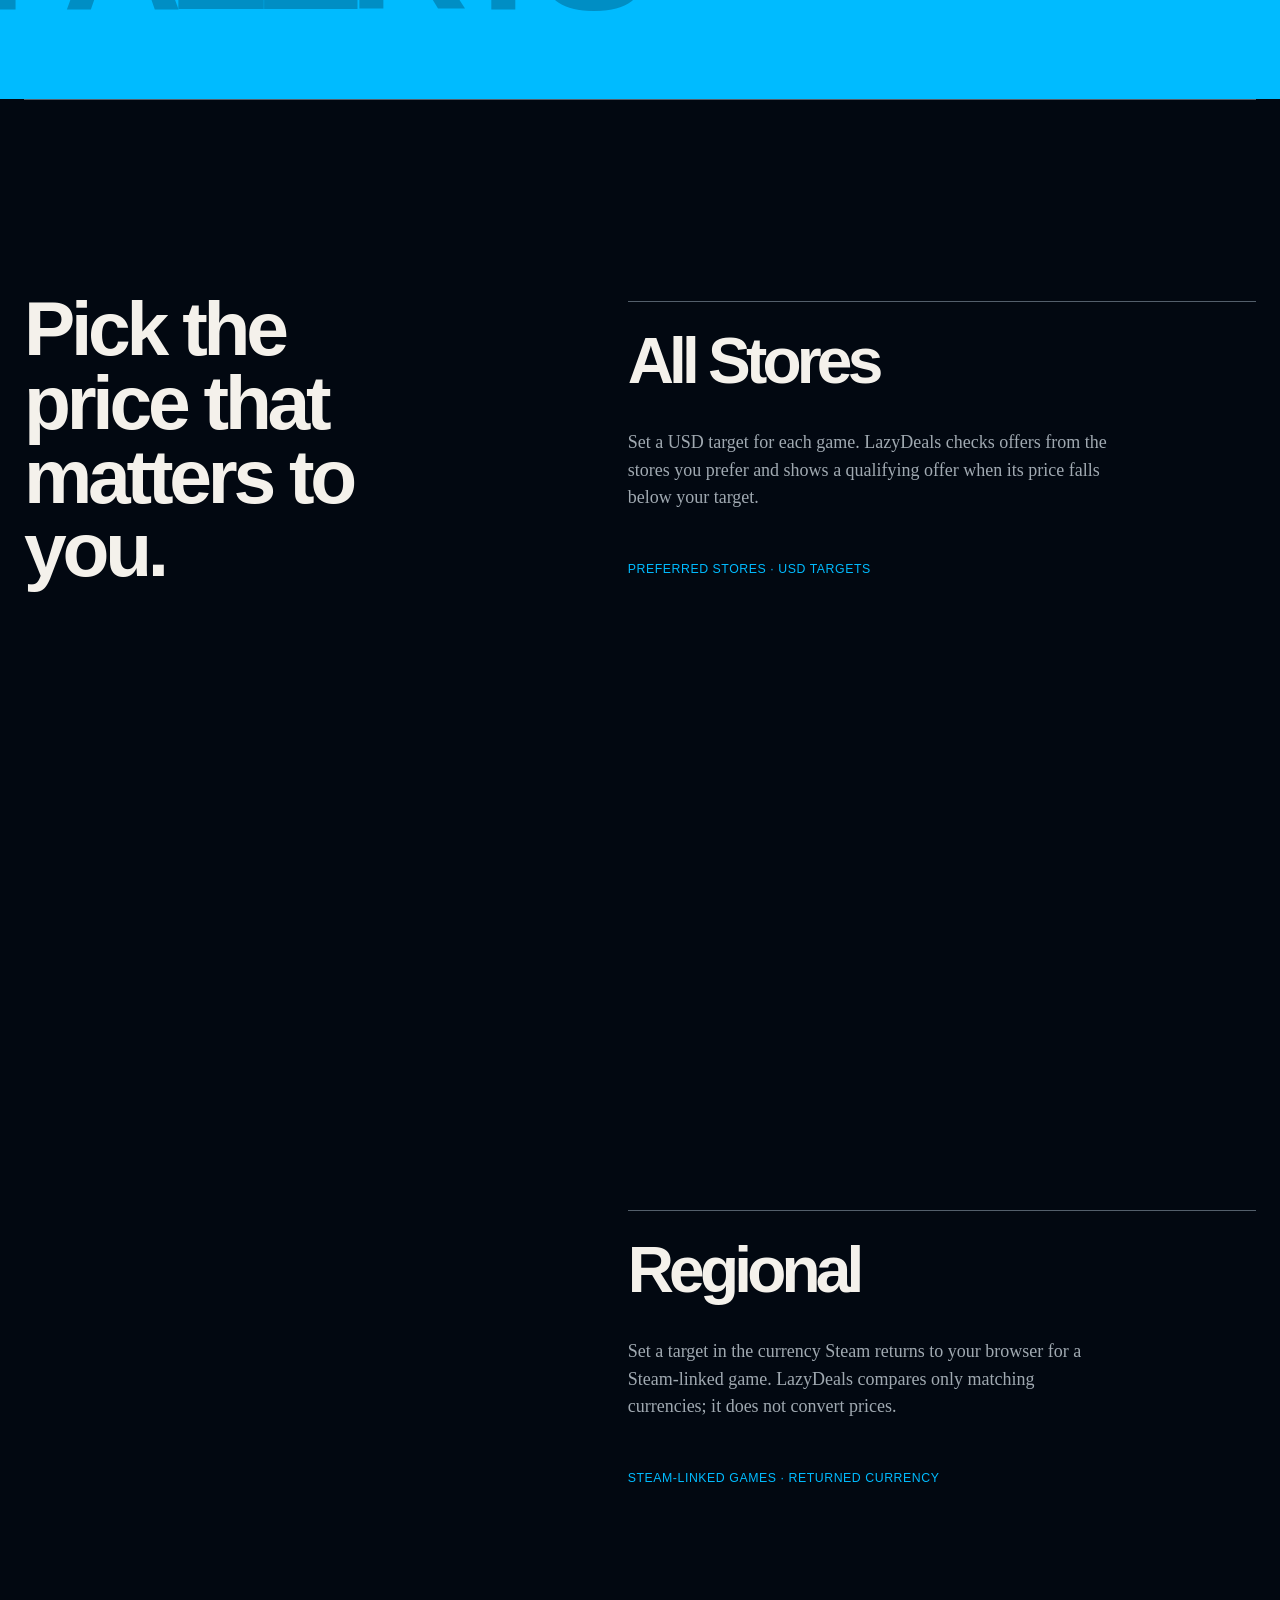
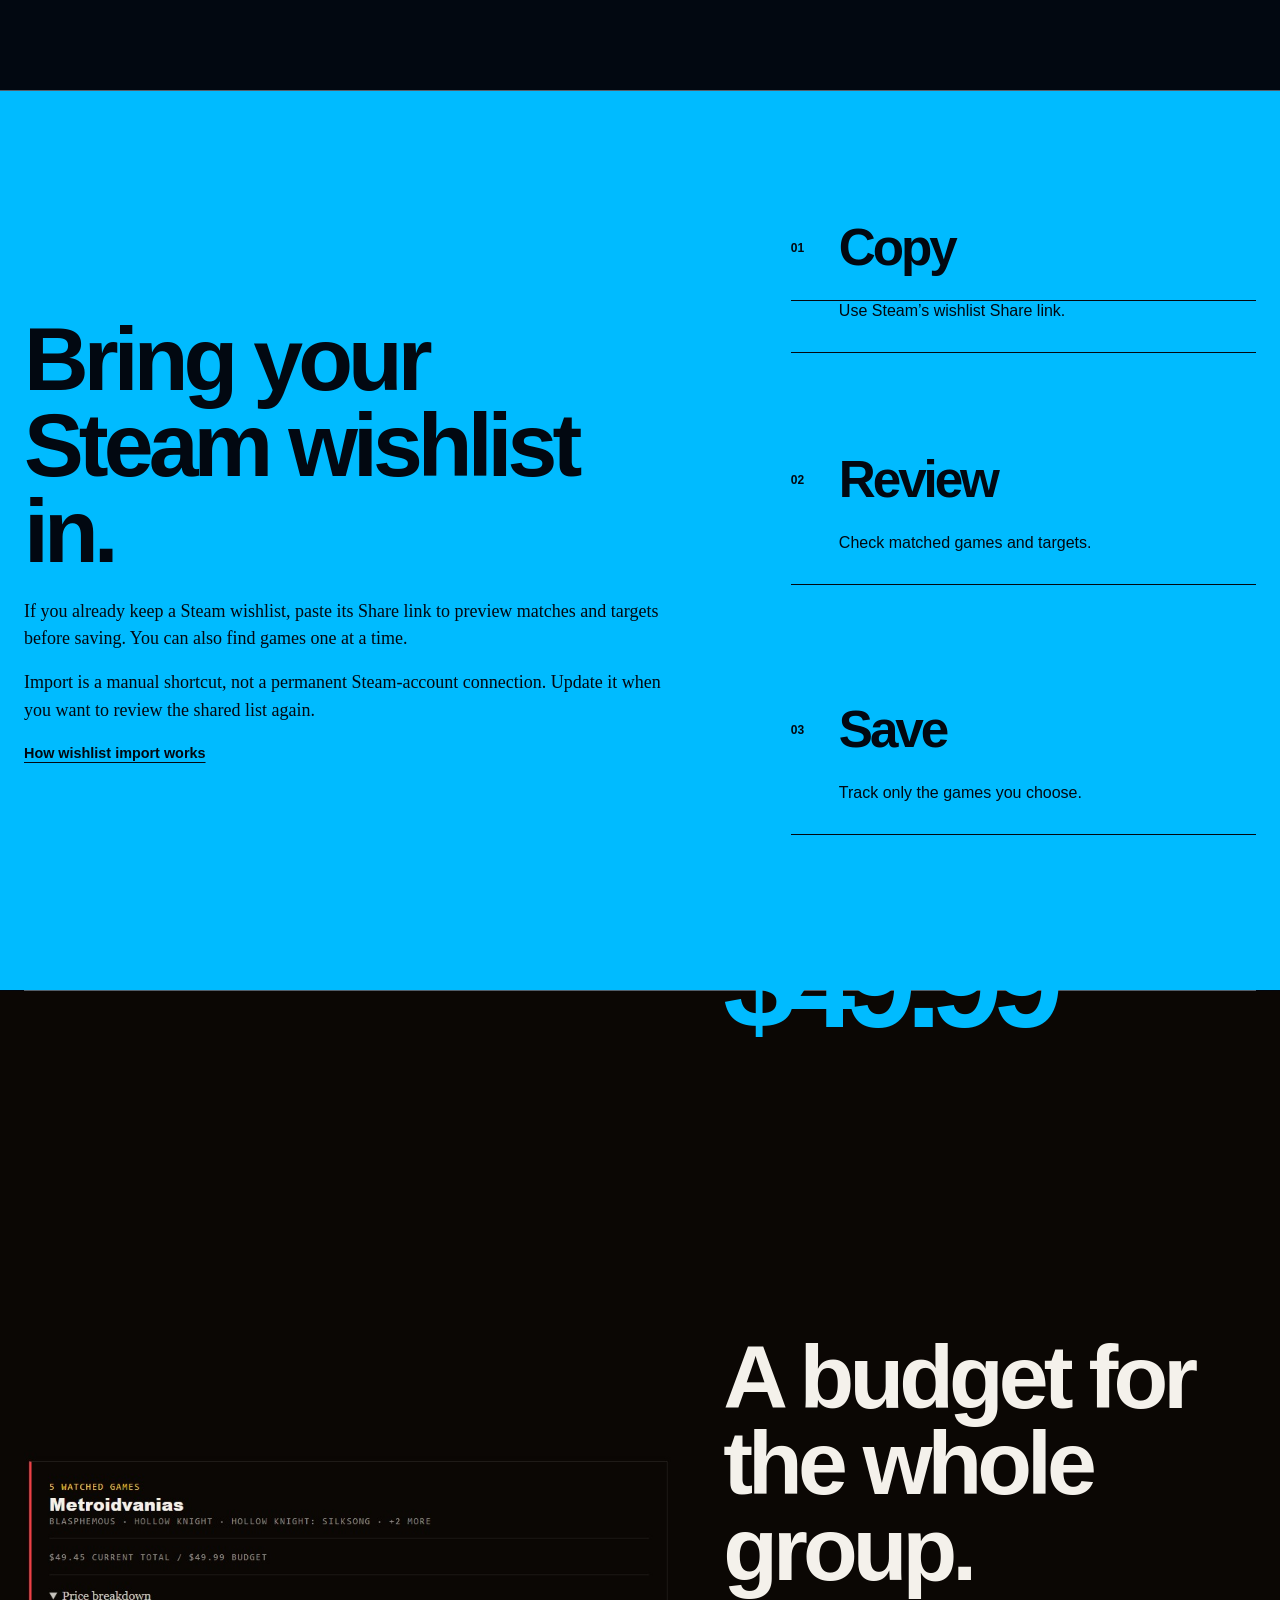
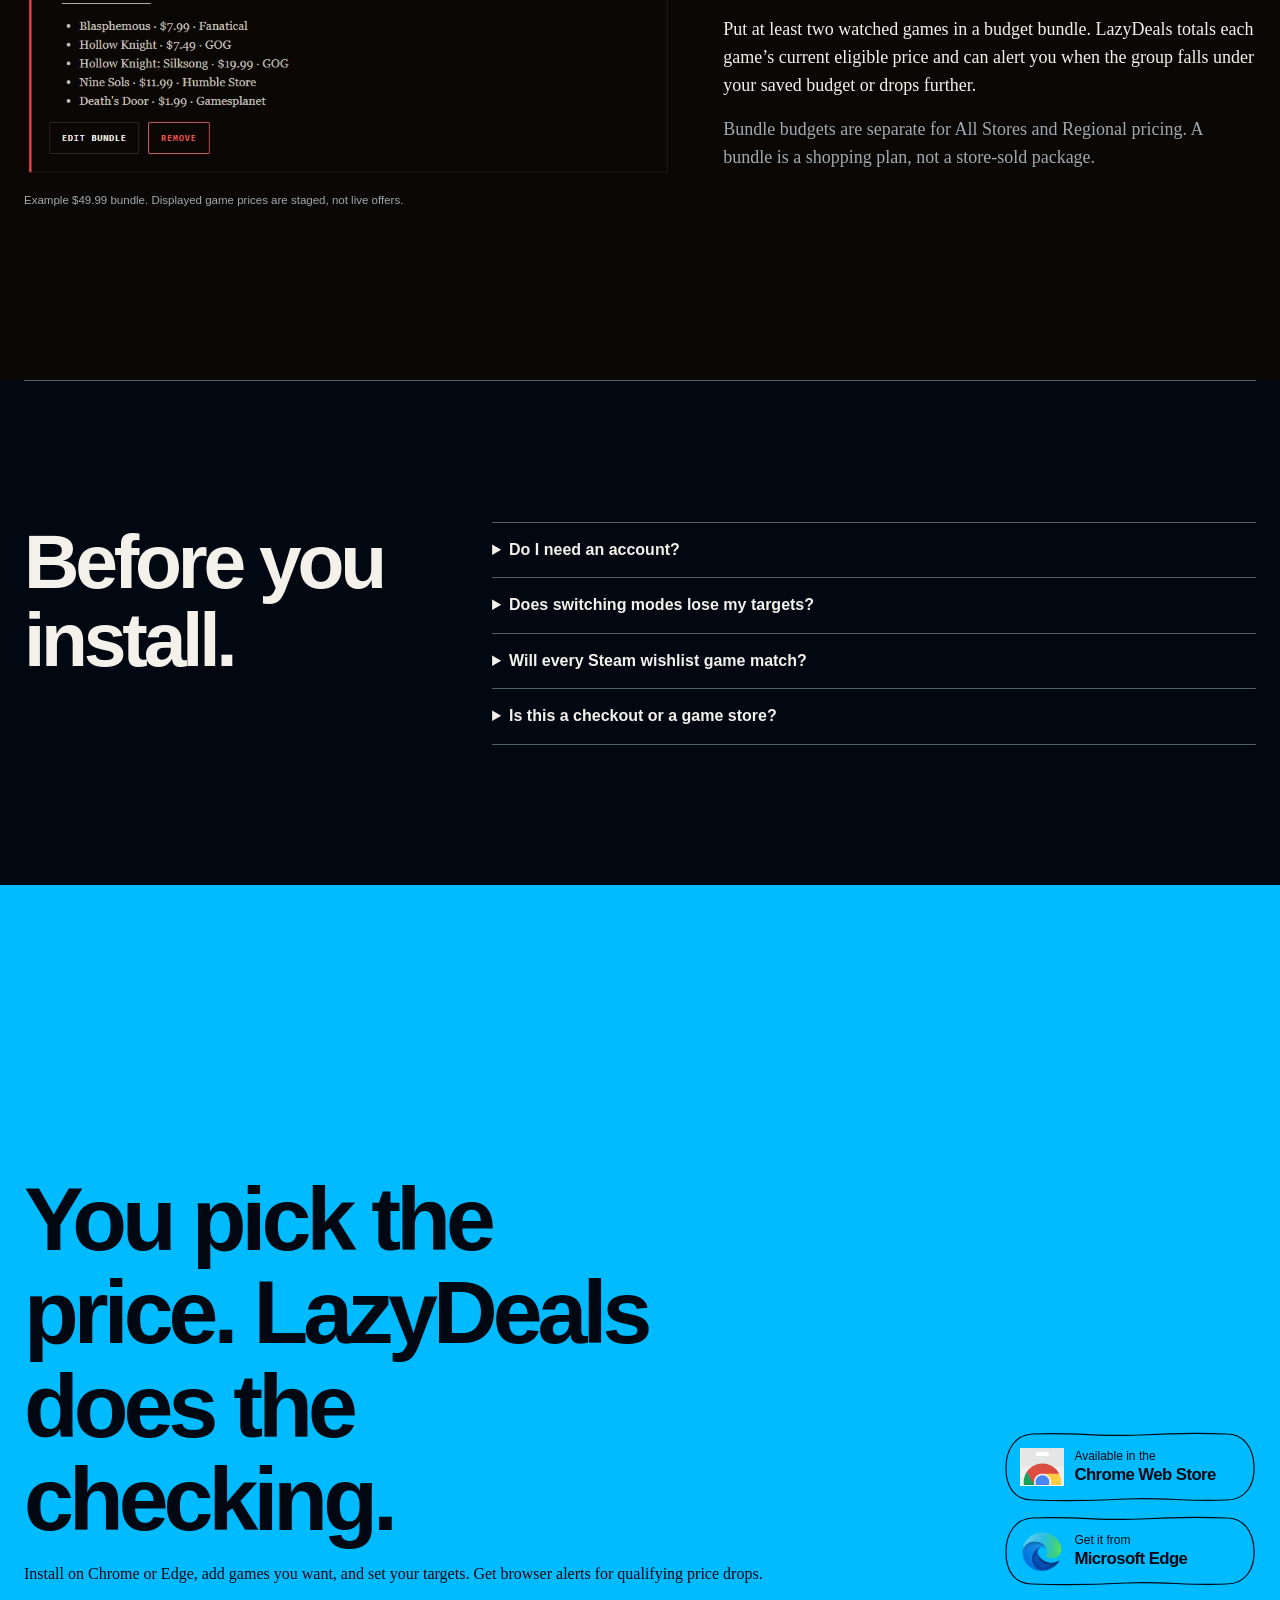
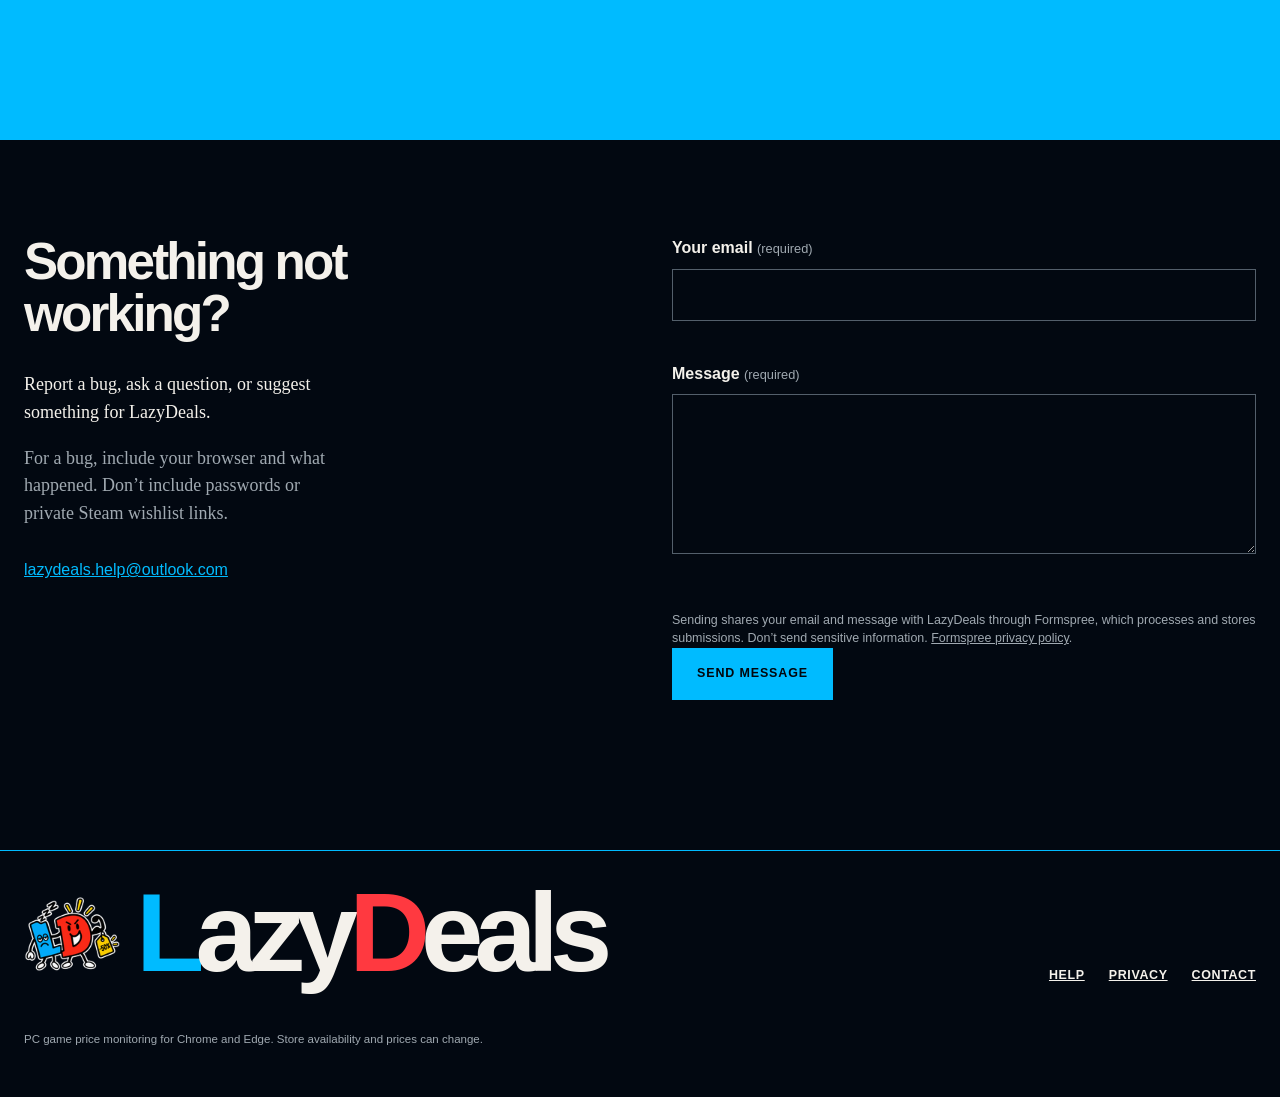
==== commit 2e0021f3: "Use approved soft-contour store buttons" ====
--- a/index.html
+++ b/index.html
@@ -14,7 +14,7 @@
   <meta property="og:image:alt" content="LazyDeals PC game watchlist with game artwork and price targets">
   <link rel="icon" href="./assets/icon128.png" type="image/png">
   <link rel="stylesheet" href="./vendor/locomotive-scroll.css">
-  <link rel="stylesheet" href="./site.css?v=20261008-2">
+  <link rel="stylesheet" href="./site.css?v=20261009-c2c">
   <script defer src="./vendor/locomotive-scroll.min.js"></script>
   <script defer src="./motion.js?v=20261008-2"></script>
   <script type="module" src="./offers.js"></script>
@@ -41,8 +41,8 @@
         <h1><span class="hero-line">PC game</span><span class="hero-line">price alerts.</span><span class="hero-line accent">No constant checking.</span></h1>
         <p class="lead">Add games to your watchlist, set the price you’d pay, and let LazyDeals check in the background. Get a browser alert when a qualifying offer falls below your target or drops lower again.</p>
         <div class="hero-actions">
-          <a class="store-badge" href="https://chromewebstore.google.com/detail/lazydeals/dlcikhpiigmpciddcdjclepnppcachni" aria-label="Get LazyDeals for Chrome on the Chrome Web Store"><img src="./assets/chrome-web-store-badge.png" alt="Available in the Chrome Web Store" width="340" height="96"></a>
-          <a class="store-badge" href="https://microsoftedge.microsoft.com/addons/detail/lazydeals/hldbfjjaedkheeglkflhnkkppgeiihhm" aria-label="Get LazyDeals for Edge on Microsoft Edge Add-ons"><img src="./assets/edge-addons-badge.png" alt="Get it from Microsoft Edge" width="1178" height="312"></a>
+          <a class="store-badge" href="https://chromewebstore.google.com/detail/lazydeals/dlcikhpiigmpciddcdjclepnppcachni" aria-label="Get LazyDeals for Chrome on the Chrome Web Store"><svg class="store-contour" viewBox="0 0 260 72" preserveAspectRatio="none" aria-hidden="true" focusable="false"><path d="M29 3 C72 1 103 6 141 4 S202 2 230 3 C247 3 257 16 258 35 C259 55 248 69 230 69 C190 71 165 66 126 68 S58 70 29 69 C11 69 2 56 2 37 C2 18 12 4 29 3 Z"/></svg><span class="store-mark store-mark--chrome" aria-hidden="true"><img src="./assets/chrome-web-store-badge.png" alt="" width="340" height="96"></span><span class="store-label"><span>Available in the</span><strong>Chrome Web Store</strong></span></a>
+          <a class="store-badge" href="https://microsoftedge.microsoft.com/addons/detail/lazydeals/hldbfjjaedkheeglkflhnkkppgeiihhm" aria-label="Get LazyDeals for Edge on Microsoft Edge Add-ons"><svg class="store-contour" viewBox="0 0 260 72" preserveAspectRatio="none" aria-hidden="true" focusable="false"><path d="M29 3 C72 1 103 6 141 4 S202 2 230 3 C247 3 257 16 258 35 C259 55 248 69 230 69 C190 71 165 66 126 68 S58 70 29 69 C11 69 2 56 2 37 C2 18 12 4 29 3 Z"/></svg><span class="store-mark" aria-hidden="true"><img src="./assets/edge-store-mark.webp" alt="" width="96" height="96"></span><span class="store-label"><span>Get it from</span><strong>Microsoft Edge</strong></span></a>
         </div>
         <p class="small-note">No LazyDeals account required. Available for Chrome and Microsoft Edge.</p>
       </div>
@@ -87,7 +87,7 @@
       <details><summary>Will every Steam wishlist game match?</summary><p>No. Some games have no verified match in the app’s game catalog. Review the matched games before saving; unmatched games cannot be monitored yet.</p></details>
       <details><summary>Is this a checkout or a game store?</summary><p>No. LazyDeals helps monitor prices and reported offers. Purchases and claims happen at the relevant store.</p></details>
     </div></section>
-    <section class="install-stage" aria-labelledby="install-heading"><div class="shell install"><div><h2 id="install-heading" class="scene-reveal" data-scroll>You pick the price. LazyDeals does the checking.</h2><p>Install on Chrome or Edge, add games you want, and set your targets. Get browser alerts for qualifying price drops.</p></div><div class="install-actions"><a class="store-badge" href="https://chromewebstore.google.com/detail/lazydeals/dlcikhpiigmpciddcdjclepnppcachni" aria-label="Get LazyDeals for Chrome on the Chrome Web Store"><img src="./assets/chrome-web-store-badge.png" alt="Available in the Chrome Web Store" width="340" height="96" loading="lazy"></a><a class="store-badge" href="https://microsoftedge.microsoft.com/addons/detail/lazydeals/hldbfjjaedkheeglkflhnkkppgeiihhm" aria-label="Get LazyDeals for Edge on Microsoft Edge Add-ons"><img src="./assets/edge-addons-badge.png" alt="Get it from Microsoft Edge" width="1178" height="312" loading="lazy"></a></div></div></section>
+    <section class="install-stage" aria-labelledby="install-heading"><div class="shell install"><div><h2 id="install-heading" class="scene-reveal" data-scroll>You pick the price. LazyDeals does the checking.</h2><p>Install on Chrome or Edge, add games you want, and set your targets. Get browser alerts for qualifying price drops.</p></div><div class="install-actions"><a class="store-badge" href="https://chromewebstore.google.com/detail/lazydeals/dlcikhpiigmpciddcdjclepnppcachni" aria-label="Get LazyDeals for Chrome on the Chrome Web Store"><svg class="store-contour" viewBox="0 0 260 72" preserveAspectRatio="none" aria-hidden="true" focusable="false"><path d="M29 3 C72 1 103 6 141 4 S202 2 230 3 C247 3 257 16 258 35 C259 55 248 69 230 69 C190 71 165 66 126 68 S58 70 29 69 C11 69 2 56 2 37 C2 18 12 4 29 3 Z"/></svg><span class="store-mark store-mark--chrome" aria-hidden="true"><img src="./assets/chrome-web-store-badge.png" alt="" width="340" height="96"></span><span class="store-label"><span>Available in the</span><strong>Chrome Web Store</strong></span></a><a class="store-badge" href="https://microsoftedge.microsoft.com/addons/detail/lazydeals/hldbfjjaedkheeglkflhnkkppgeiihhm" aria-label="Get LazyDeals for Edge on Microsoft Edge Add-ons"><svg class="store-contour" viewBox="0 0 260 72" preserveAspectRatio="none" aria-hidden="true" focusable="false"><path d="M29 3 C72 1 103 6 141 4 S202 2 230 3 C247 3 257 16 258 35 C259 55 248 69 230 69 C190 71 165 66 126 68 S58 70 29 69 C11 69 2 56 2 37 C2 18 12 4 29 3 Z"/></svg><span class="store-mark" aria-hidden="true"><img src="./assets/edge-store-mark.webp" alt="" width="96" height="96"></span><span class="store-label"><span>Get it from</span><strong>Microsoft Edge</strong></span></a></div></div></section>
   </main>
   <section class="shell contact-section" id="contact" aria-labelledby="contact-heading">
     <div class="contact-copy"><h2 id="contact-heading">Something not<br>working?</h2><p>Report a bug, ask a question, or suggest something for LazyDeals.</p><p class="muted">For a bug, include your browser and what happened. Don’t include passwords or private Steam wishlist links.</p><a class="contact-email" href="mailto:lazydeals.help@outlook.com">lazydeals.help@outlook.com</a></div>
--- a/site.css
+++ b/site.css
@@ -54,8 +54,19 @@
 .hero h1 .accent { color: var(--color-accent); }
 .lead { max-width: 34rem; margin: 0; font-size: clamp(1.22rem, 1.7vw, 1.55rem); line-height: 1.45; }
 .hero-actions { display: flex; flex-wrap: wrap; align-items: center; gap: var(--space-3); margin-top: var(--space-8); }
-.store-badge { display: inline-flex; align-items: center; flex: none; text-decoration: none; }
-.store-badge img { width: 13rem; height: auto; }
+/* Owner-approved C2c concept: organic outline, transparent surface, live text. */
+.store-badge { position: relative; display: inline-flex; align-items: center; gap: .65rem; flex: none; width: 15.75rem; max-width: 100%; min-height: 4.5rem; padding: .8rem 1rem; color: inherit; text-decoration: none; border-radius: 2rem; }
+.store-contour { position: absolute; inset: 0; width: 100%; height: 100%; overflow: visible; pointer-events: none; fill: none; stroke: currentColor; stroke-width: 1.2; }
+.store-contour path { vector-effect: non-scaling-stroke; }
+.store-mark { display: block; flex: none; width: 2.75rem; height: 2.75rem; }
+.store-mark img { width: 100%; height: 100%; object-fit: contain; }
+.store-mark--chrome { position: relative; height: 2.375rem; overflow: hidden; }
+.store-mark--chrome img { position: absolute; width: 12.8125rem; max-width: none; height: auto; left: -.90625rem; top: -.640625rem; }
+.store-label { display: flex; flex-direction: column; gap: .12rem; font: .75rem/1.2 var(--font-ui); white-space: nowrap; }
+.store-label strong { font-size: 1.05rem; font-weight: 650; letter-spacing: -.035em; }
+.store-badge:focus-visible { outline: 3px solid currentColor; outline-offset: 4px; }
+@media (hover: hover) { .store-badge:hover .store-contour { stroke-width: 2; } }
+.store-badge:active { transform: translateY(1px); }
 .button { display: inline-flex; align-items: center; justify-content: center; min-height: 3.25rem; padding: var(--space-3) var(--space-6); border: var(--rule-thin) solid var(--color-accent); background: var(--color-accent); color: var(--color-accent-ink); font: 900 .78rem/1.1 var(--font-ui); letter-spacing: .07em; text-transform: uppercase; text-decoration: none; white-space: nowrap; transition: background-color var(--dur-short) var(--ease-out), transform 100ms var(--ease-out); }
 .button:hover { background: var(--color-accent-hover); border-color: var(--color-accent-hover); }
 .button:active { transform: translateY(1px); }
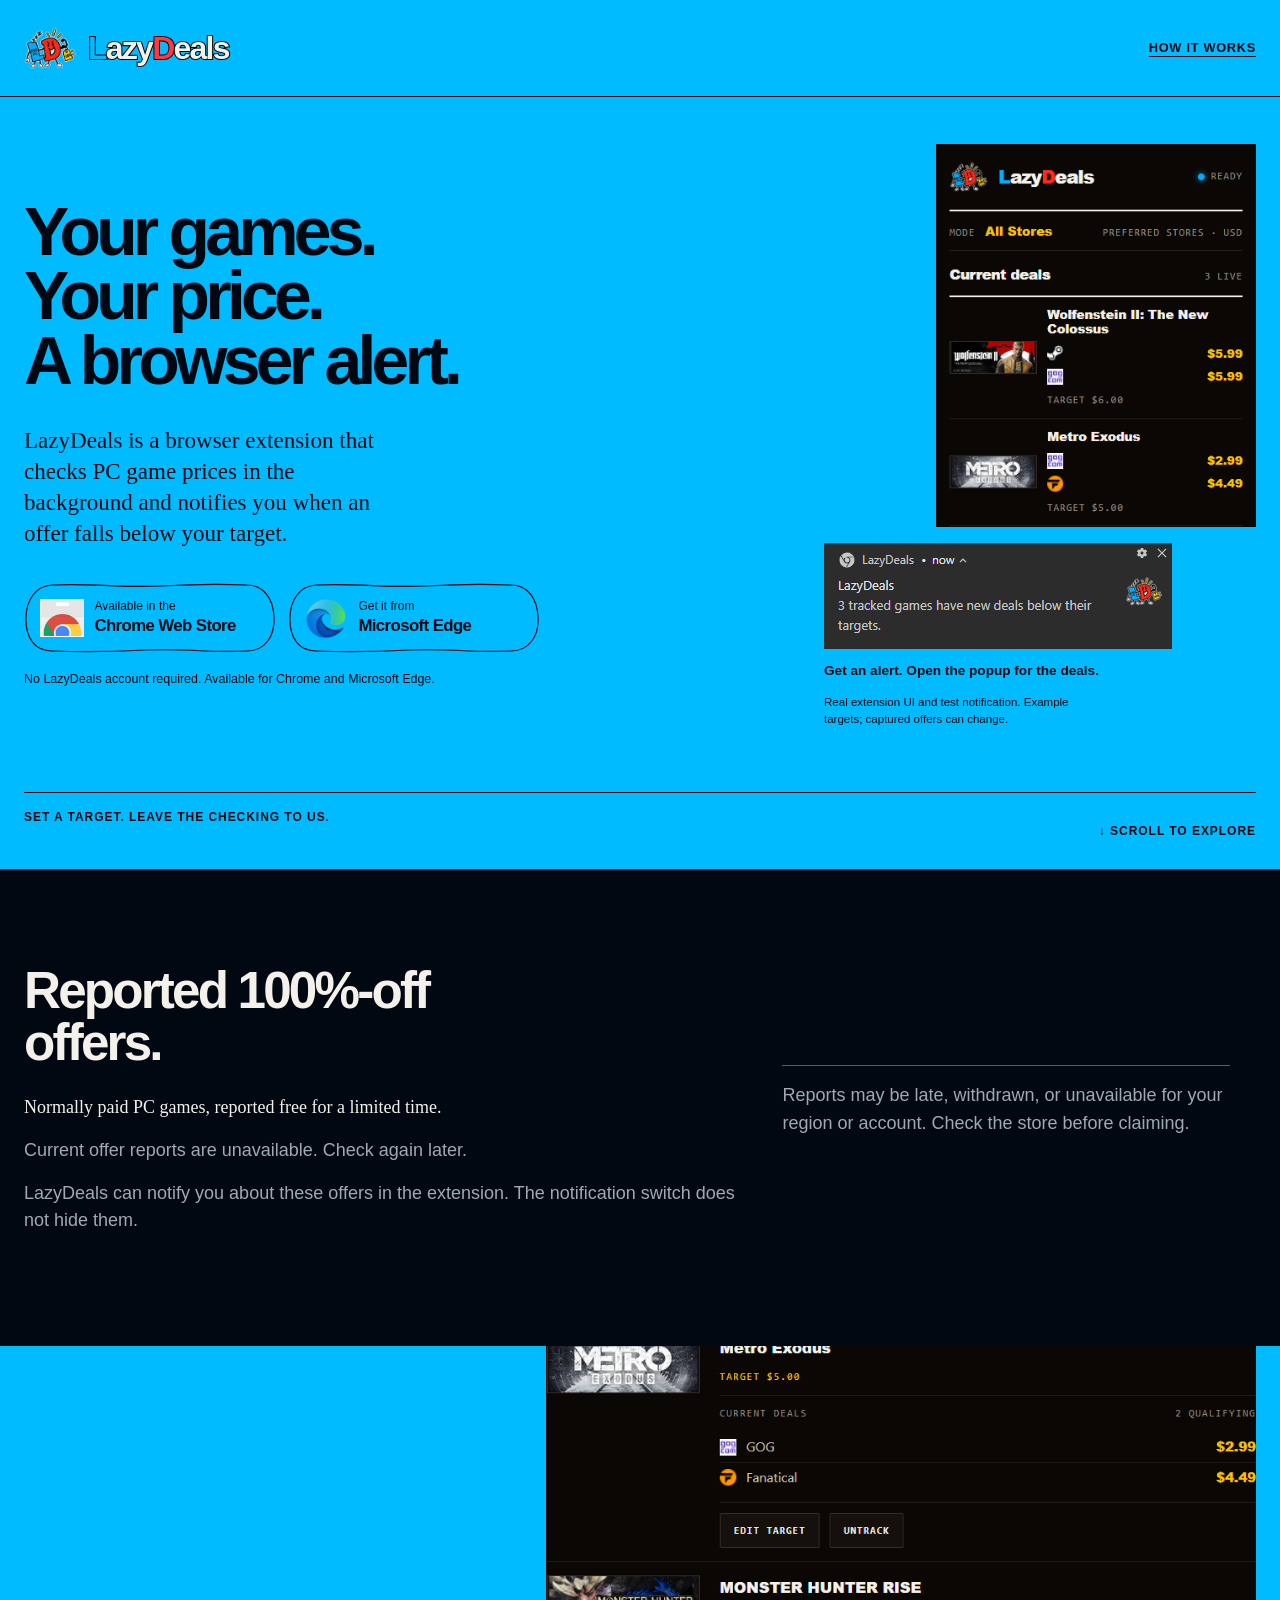
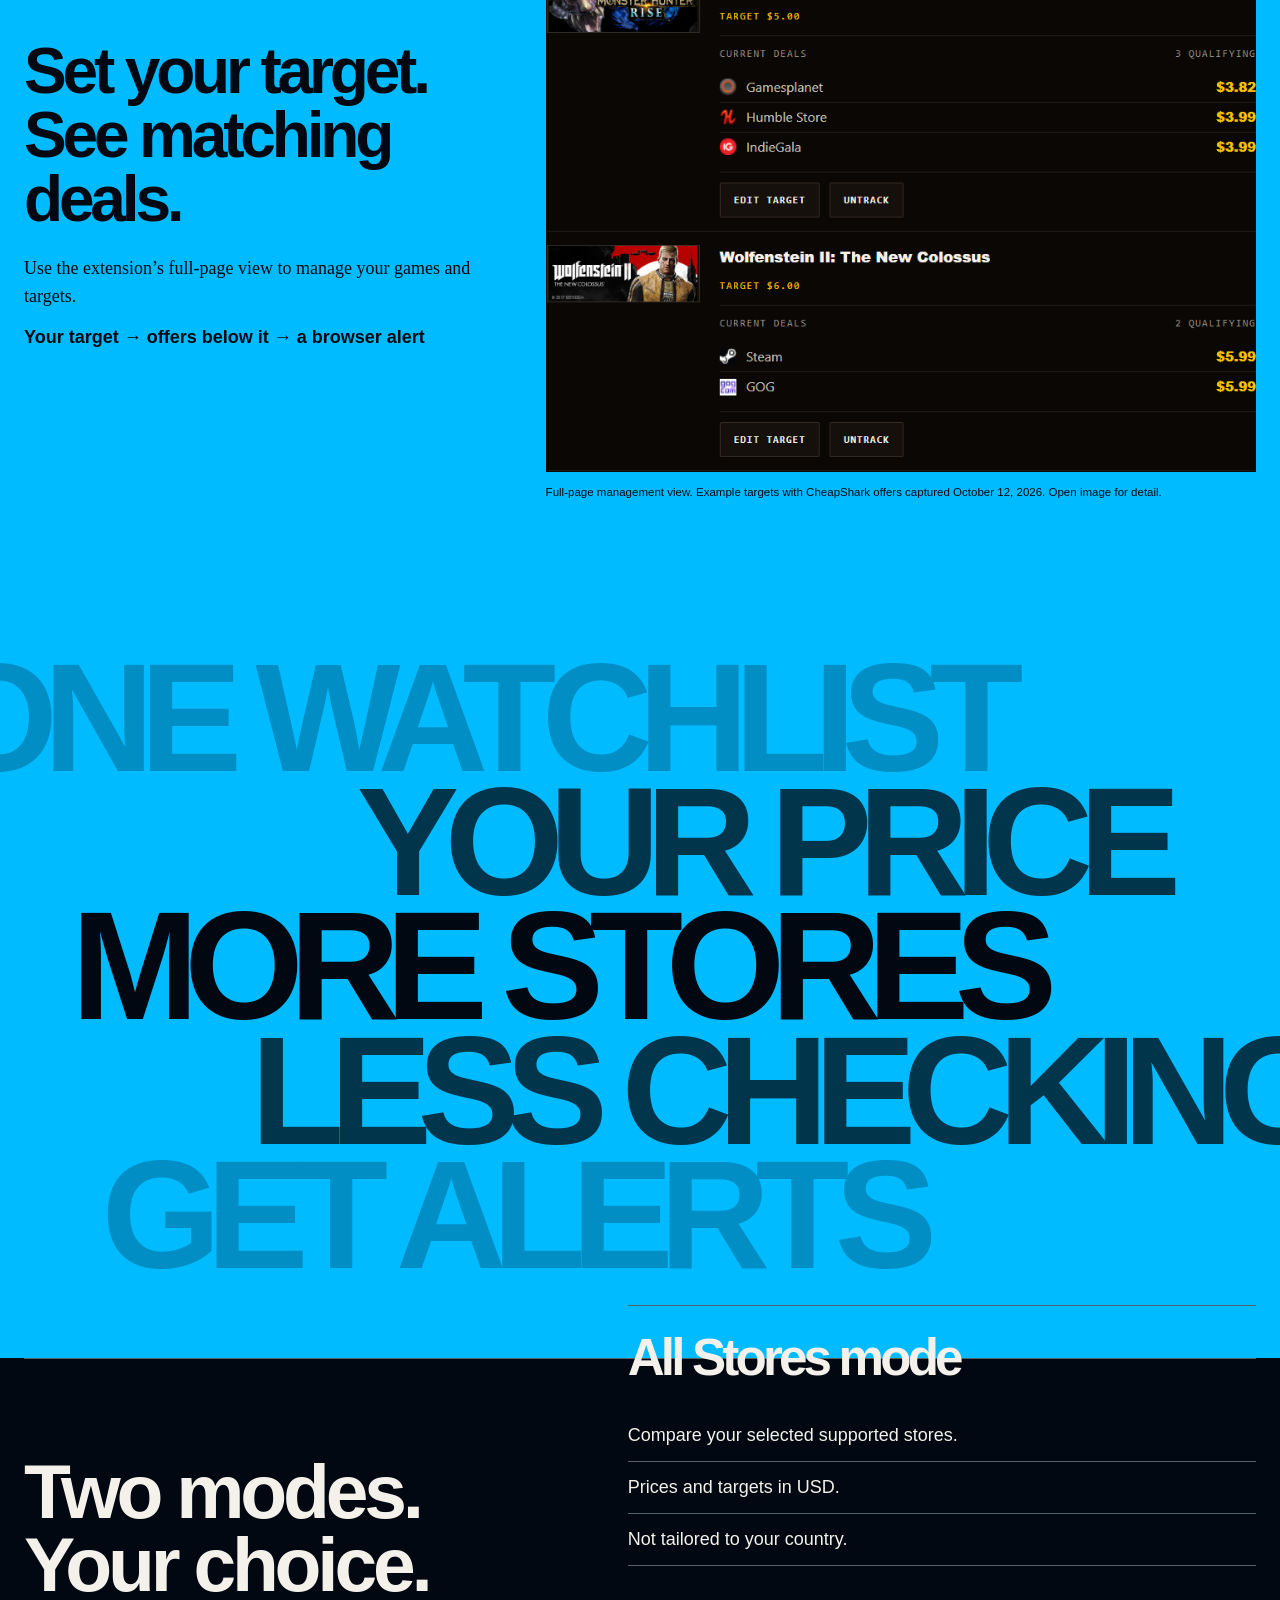
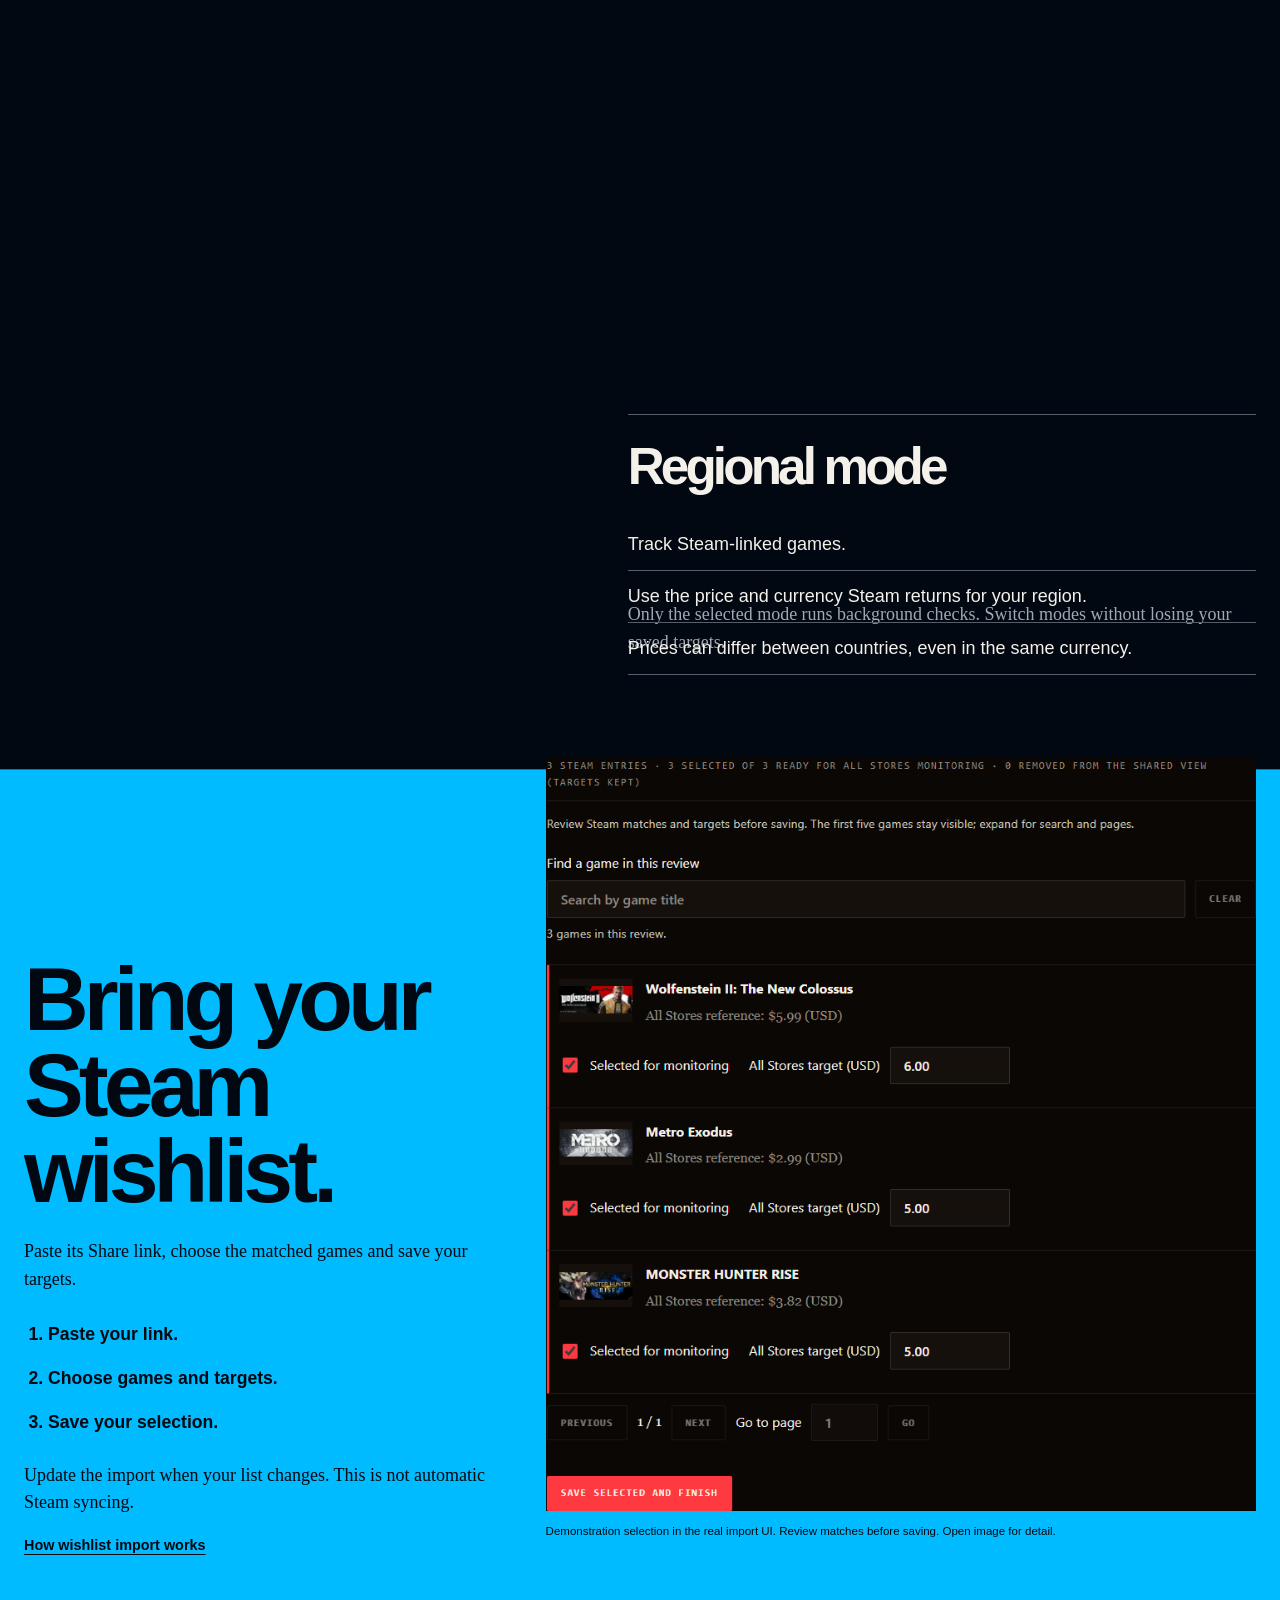
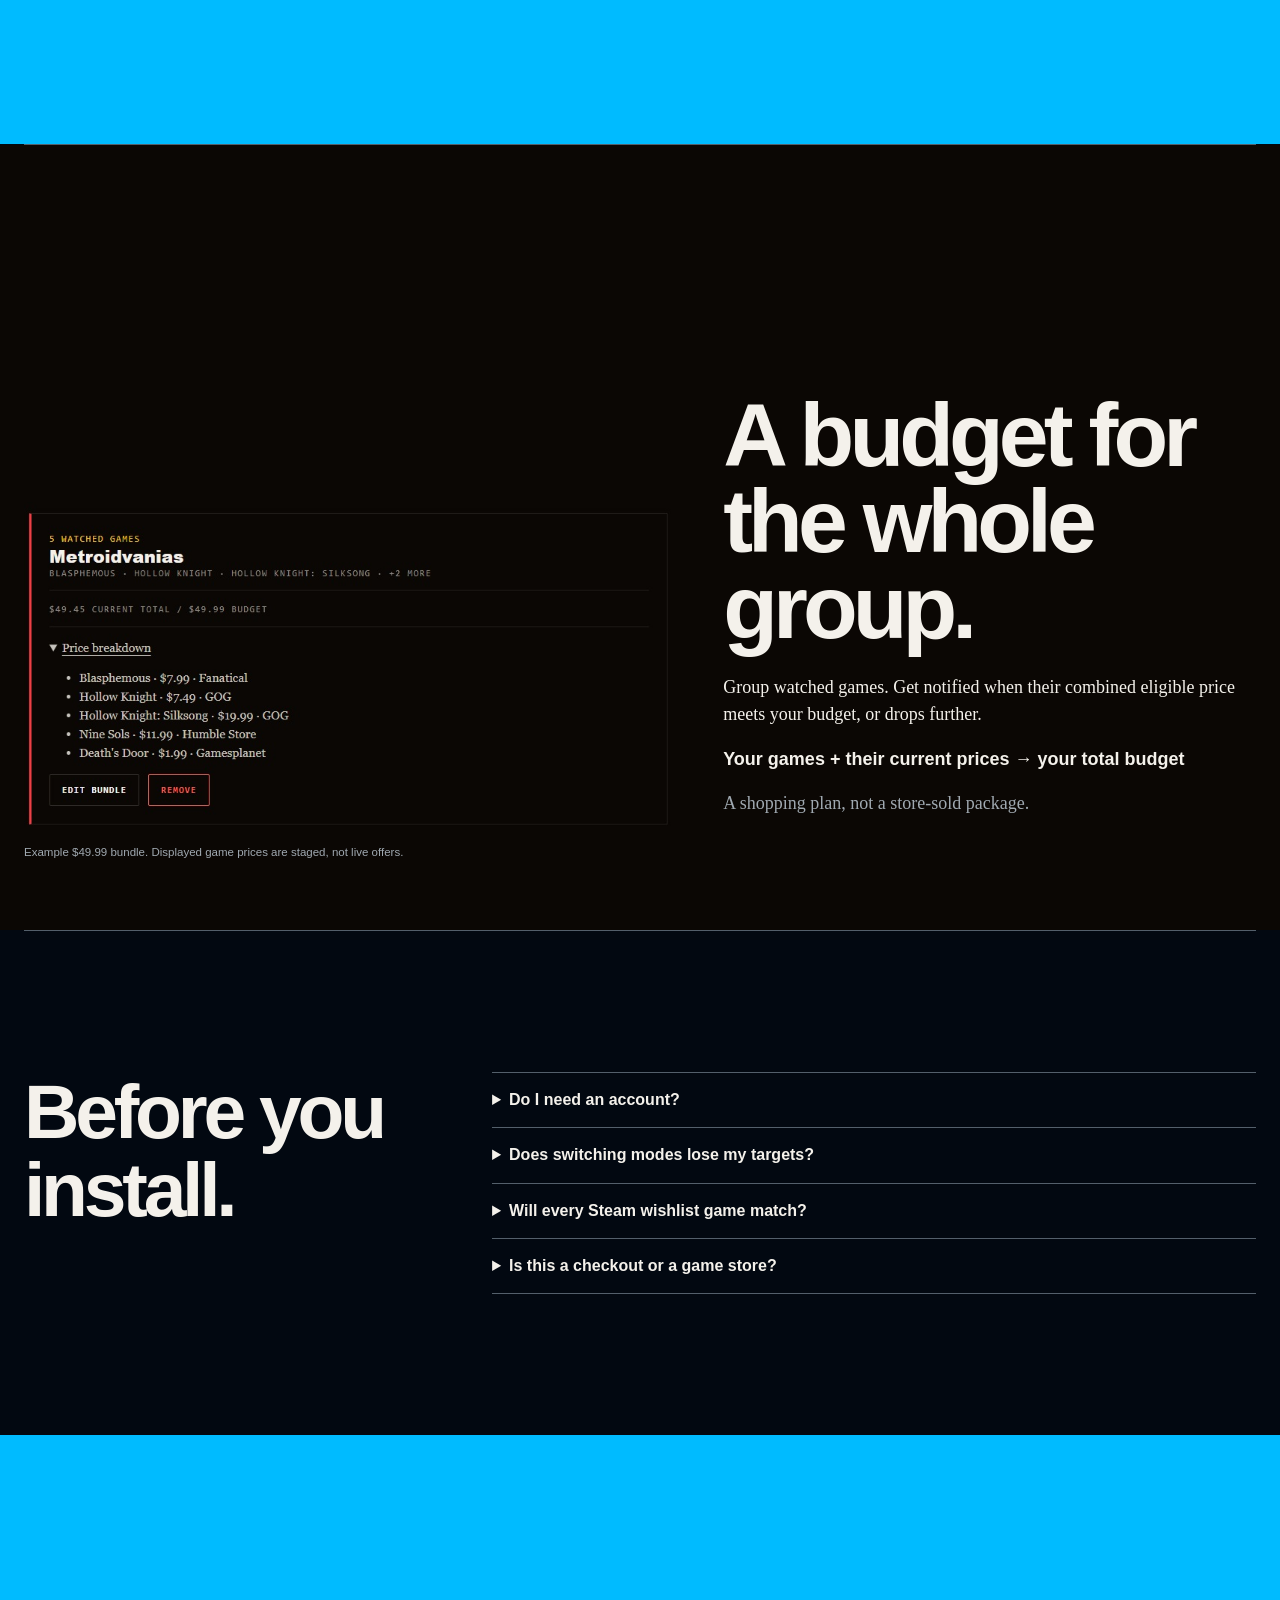
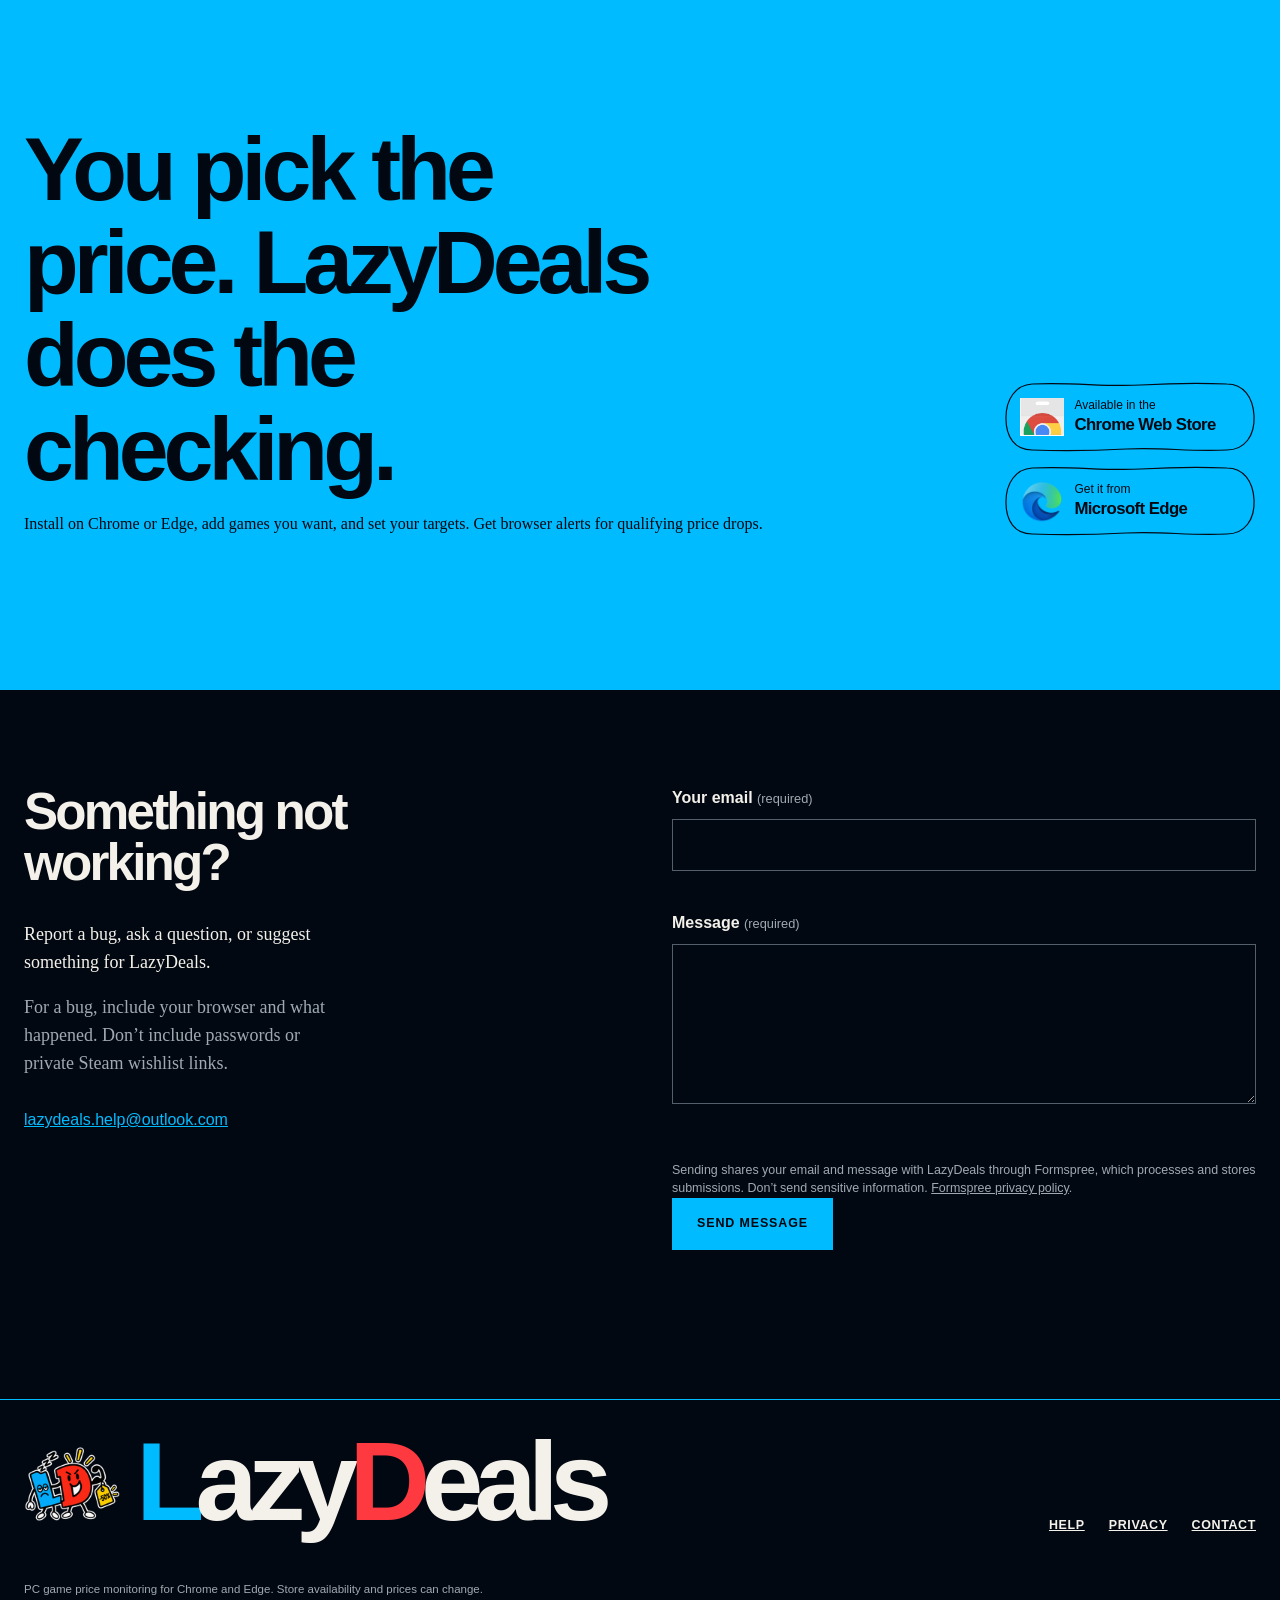
==== commit 91cc003c: "Explain extension alerts with real UI captures and refine screenshot interactions" ====
--- a/index.html
+++ b/index.html
@@ -14,7 +14,7 @@
   <meta property="og:image:alt" content="LazyDeals PC game watchlist with game artwork and price targets">
   <link rel="icon" href="./assets/icon128.png" type="image/png">
   <link rel="stylesheet" href="./vendor/locomotive-scroll.css">
-  <link rel="stylesheet" href="./site.css?v=20261009-c2c">
+  <link rel="stylesheet" href="./site.css?v=20261013-extension">
   <script defer src="./vendor/locomotive-scroll.min.js"></script>
   <script defer src="./motion.js?v=20261008-2"></script>
   <script type="module" src="./offers.js"></script>
@@ -38,8 +38,8 @@
     <section class="hero-stage" aria-label="LazyDeals introduction">
     <div class="shell hero">
       <div class="hero-copy">
-        <h1><span class="hero-line">PC game</span><span class="hero-line">price alerts.</span><span class="hero-line accent">No constant checking.</span></h1>
-        <p class="lead">Add games to your watchlist, set the price you’d pay, and let LazyDeals check in the background. Get a browser alert when a qualifying offer falls below your target or drops lower again.</p>
+        <h1><span class="hero-line">Your games.</span><span class="hero-line">Your price.</span><span class="hero-line accent">A browser alert.</span></h1>
+        <p class="lead">LazyDeals is a browser extension that checks PC game prices in the background and notifies you when an offer falls below your target.</p>
         <div class="hero-actions">
           <a class="store-badge" href="https://chromewebstore.google.com/detail/lazydeals/dlcikhpiigmpciddcdjclepnppcachni" aria-label="Get LazyDeals for Chrome on the Chrome Web Store"><svg class="store-contour" viewBox="0 0 260 72" preserveAspectRatio="none" aria-hidden="true" focusable="false"><path d="M29 3 C72 1 103 6 141 4 S202 2 230 3 C247 3 257 16 258 35 C259 55 248 69 230 69 C190 71 165 66 126 68 S58 70 29 69 C11 69 2 56 2 37 C2 18 12 4 29 3 Z"/></svg><span class="store-mark store-mark--chrome" aria-hidden="true"><img src="./assets/chrome-web-store-badge.png" alt="" width="340" height="96"></span><span class="store-label"><span>Available in the</span><strong>Chrome Web Store</strong></span></a>
           <a class="store-badge" href="https://microsoftedge.microsoft.com/addons/detail/lazydeals/hldbfjjaedkheeglkflhnkkppgeiihhm" aria-label="Get LazyDeals for Edge on Microsoft Edge Add-ons"><svg class="store-contour" viewBox="0 0 260 72" preserveAspectRatio="none" aria-hidden="true" focusable="false"><path d="M29 3 C72 1 103 6 141 4 S202 2 230 3 C247 3 257 16 258 35 C259 55 248 69 230 69 C190 71 165 66 126 68 S58 70 29 69 C11 69 2 56 2 37 C2 18 12 4 29 3 Z"/></svg><span class="store-mark" aria-hidden="true"><img src="./assets/edge-store-mark.webp" alt="" width="96" height="96"></span><span class="store-label"><span>Get it from</span><strong>Microsoft Edge</strong></span></a>
@@ -47,15 +47,16 @@
         <p class="small-note">No LazyDeals account required. Available for Chrome and Microsoft Edge.</p>
       </div>
       <figure class="hero-visual" data-scroll data-scroll-speed="-0.15" data-scroll-enable-touch-speed>
-        <div class="screenshot"><img src="./assets/watchlist-deaths-door.jpg" alt="LazyDeals watchlist showing Deaths Door at a $10 target with five discounted store offers, plus Hollow Knight: Silksong at a $10 target" width="870" height="650" fetchpriority="high"></div>
-        <figcaption>Full-page app example. Prices captured October 6, 2026; offers can change.</figcaption>
+        <div class="popup-demo"><img src="./assets/popup-deals.png" alt="LazyDeals extension popup showing Metro Exodus below a $5 target at GOG and Fanatical, plus Wolfenstein II offers from Steam and GOG" width="380" height="600" fetchpriority="high"></div>
+        <div class="notification-demo" data-scroll data-scroll-speed="0.12" data-scroll-enable-touch-speed><img src="./assets/notification-demo.png" alt="Actual LazyDeals Windows test notification: 3 tracked games have new deals below their targets" width="348" height="106"><span>Get an alert. Open the popup for the deals.</span></div>
+        <figcaption>Real extension UI and test notification. Example targets; captured offers can change.</figcaption>
       </figure>
     </div>
     <div class="hero-endline shell"><span>Set a target. Leave the checking to us.</span><a href="#offers">↓ Scroll to explore</a></div>
     </section>
     <section id="offers" class="section live-offers" aria-labelledby="offers-heading" tabindex="-1">
       <div class="shell offers-inner">
-      <div class="offer-heading"><div><h2 id="offers-heading" class="scene-reveal" data-scroll>Reported 100%-off offers.</h2><p>Normally paid PC games reported at 100% off for a limited time. These reports are separate from your watchlist.</p></div><p class="offer-note">Reports may be late, withdrawn, or unavailable for your region or account. Check the store before claiming.</p></div>
+      <div class="offer-heading"><div><h2 id="offers-heading" class="scene-reveal" data-scroll>Reported 100%-off offers.</h2><p>Normally paid PC games, reported free for a limited time.</p></div><p class="offer-note">Reports may be late, withdrawn, or unavailable for your region or account. Check the store before claiming.</p></div>
       <p id="offer-status" class="offer-status" role="status" aria-live="polite">Loading current reports…</p>
       <div class="offer-rail" aria-label="Current reported offers">
         <button id="offer-previous" class="offer-arrow" type="button" aria-label="Previous offer" hidden>←</button>
@@ -65,20 +66,21 @@
       <p class="offer-footnote">LazyDeals can notify you about these offers in the extension. The notification switch does not hide them.</p>
       </div>
     </section>
-    <div class="statement-band"><div class="shell plain-intro"><strong>One watchlist.<br>Two ways to check prices.</strong><p>Choose the mode that fits how you shop. Your saved targets remain when you switch modes; only the selected mode runs background checks.</p></div><div class="word-cascade" data-scroll data-scroll-css-progress aria-hidden="true"><span style="--drift: -26vw">ONE WATCHLIST</span><span style="--drift: 19vw">YOUR PRICE</span><span style="--drift: -13vw">MORE STORES</span><span style="--drift: 23vw">LESS CHECKING</span><span style="--drift: -20vw">GET ALERTS</span></div></div>
+    <div class="statement-band"><div class="shell plain-intro"><div><h2>Set your target.<br>See matching deals.</h2><p>Use the extension’s full-page view to manage your games and targets.</p><p class="demo-key">Your target → offers below it → a browser alert</p></div><figure data-scroll data-scroll-speed="-0.1" data-scroll-enable-touch-speed><a href="./assets/watchlist-current.png" aria-label="View full-size tracked games demonstration"><img src="./assets/watchlist-current.png" alt="Full-page watchlist showing real games, chosen price targets and qualifying offers from multiple stores" width="854" height="904" loading="lazy"></a><figcaption>Full-page management view. Example targets with CheapShark offers captured October 12, 2026. Open image for detail.</figcaption></figure></div><div class="word-cascade" data-scroll data-scroll-css-progress aria-hidden="true"><span style="--drift: -26vw">ONE WATCHLIST</span><span style="--drift: 19vw">YOUR PRICE</span><span style="--drift: -13vw">MORE STORES</span><span style="--drift: 23vw">LESS CHECKING</span><span style="--drift: -20vw">GET ALERTS</span></div></div>
     <section class="section shell modes-stage" aria-labelledby="modes-heading">
-      <h2 id="modes-heading">Pick the price that matters to you.</h2>
+      <h2 id="modes-heading">Two modes.<br>Your choice.</h2>
       <div class="mode-grid">
-        <div class="mode" data-scroll data-scroll-speed="0.22" data-scroll-enable-touch-speed><h3>All Stores</h3><p>Set a USD target for each game. LazyDeals checks offers from the stores you prefer and shows a qualifying offer when its price falls below your target.</p><p class="detail">Preferred stores · USD targets</p></div>
-        <div class="mode" data-scroll data-scroll-speed="-0.18" data-scroll-enable-touch-speed><h3>Regional</h3><p>Set a target in the currency Steam returns to your browser for a Steam-linked game. LazyDeals compares only matching currencies; it does not convert prices.</p><p class="detail">Steam-linked games · returned currency</p></div>
+        <div class="mode" data-scroll data-scroll-speed="0.22" data-scroll-enable-touch-speed><h3>All Stores mode</h3><ul class="mode-facts"><li>Compare your selected supported stores.</li><li>Prices and targets in USD.</li><li>Not tailored to your country.</li></ul></div>
+        <div class="mode" data-scroll data-scroll-speed="-0.18" data-scroll-enable-touch-speed><h3>Regional mode</h3><ul class="mode-facts"><li>Track Steam-linked games.</li><li>Use the price and currency Steam returns for your region.</li><li>Prices can differ between countries, even in the same currency.</li></ul></div>
+        <p class="muted">Only the selected mode runs background checks. Switch modes without losing your saved targets.</p>
       </div>
     </section>
     <section class="section shell proof" aria-labelledby="wishlist-heading">
-      <div class="proof-copy"><h2 id="wishlist-heading" class="scene-reveal" data-scroll>Bring your Steam wishlist in.</h2><p>If you already keep a Steam wishlist, paste its Share link to preview matches and targets before saving. You can also find games one at a time.</p><p class="muted">Import is a manual shortcut, not a permanent Steam-account connection. Update it when you want to review the shared list again.</p><a href="./help/#wishlist">How wishlist import works</a></div>
-      <ol class="import-steps" aria-label="Steam wishlist import steps"><li data-scroll data-scroll-speed="0.12" data-scroll-enable-touch-speed><strong>Copy</strong><span>Use Steam’s wishlist Share link.</span></li><li data-scroll data-scroll-speed="0.04" data-scroll-enable-touch-speed><strong>Review</strong><span>Check matched games and targets.</span></li><li data-scroll data-scroll-speed="-0.06" data-scroll-enable-touch-speed><strong>Save</strong><span>Track only the games you choose.</span></li></ol>
+      <div class="proof-copy"><h2 id="wishlist-heading" class="scene-reveal" data-scroll>Bring your Steam wishlist.</h2><p>Paste its Share link, choose the matched games and save your targets.</p><ol class="demo-steps"><li>Paste your link.</li><li>Choose games and targets.</li><li>Save your selection.</li></ol><p class="muted">Update the import when your list changes. This is not automatic Steam syncing.</p><a href="./help/#wishlist">How wishlist import works</a></div>
+      <figure class="proof-image import-demo" data-scroll data-scroll-speed="0.12" data-scroll-enable-touch-speed><a href="./assets/wishlist-review.png" aria-label="View full-size wishlist import demonstration"><img src="./assets/wishlist-review.png" alt="Real import review interface with Metro Exodus, Monster Hunter Rise and Wolfenstein II, selection checkboxes and editable USD targets" width="854" height="905" loading="lazy"></a><figcaption>Demonstration selection in the real import UI. Review matches before saving. Open image for detail.</figcaption></figure>
     </section>
     <section class="section shell proof reverse" aria-labelledby="bundles-heading">
-      <div class="proof-copy"><span class="budget-figure" aria-hidden="true" data-scroll data-scroll-speed="0.28" data-scroll-enable-touch-speed>$49.99</span><h2 id="bundles-heading" class="scene-reveal" data-scroll>A budget for the whole group.</h2><p>Put at least two watched games in a budget bundle. LazyDeals totals each game’s current eligible price and can alert you when the group falls under your saved budget or drops further.</p><p class="muted">Bundle budgets are separate for All Stores and Regional pricing. A bundle is a shopping plan, not a store-sold package.</p></div>
+      <div class="proof-copy"><span class="budget-figure" aria-hidden="true" data-scroll data-scroll-speed="0.28" data-scroll-enable-touch-speed>$49.99</span><h2 id="bundles-heading" class="scene-reveal" data-scroll>A budget for the whole group.</h2><p>Group watched games. Get notified when their combined eligible price meets your budget, or drops further.</p><p class="demo-key">Your games + their current prices → your total budget</p><p class="muted">A shopping plan, not a store-sold package.</p></div>
       <figure class="proof-image" data-scroll data-scroll-speed="-0.16" data-scroll-enable-touch-speed><div class="screenshot"><img src="./assets/bundles-metroidvanias.jpg" alt="Metroidvanias budget bundle with Blasphemous, Hollow Knight, Hollow Knight: Silksong, Nine Sols, and Death's Door under a $49.99 budget across multiple stores" width="870" height="440" loading="lazy"></div><figcaption>Example $49.99 bundle. Displayed game prices are staged, not live offers.</figcaption></figure>
     </section>
     <section class="section shell faq" aria-labelledby="questions-heading"><h2 id="questions-heading" class="scene-reveal" data-scroll>Before you install.</h2><div class="faq-list">
--- a/site.css
+++ b/site.css
@@ -249,7 +249,7 @@
 .proof h2 { max-width: 12ch; font-size: clamp(3.5rem, 7vw, 7.5rem); line-height: .96; }
 .proof:not(.reverse) { width: 100%; max-width: none; grid-template-columns: minmax(0, 1fr) minmax(0, .7fr); padding-inline: max(1.5rem, calc((100vw - 84rem) / 2)); background: var(--color-accent); color: var(--color-paper); }
 .proof:not(.reverse) .muted { color: var(--color-paper); }
-.proof:not(.reverse) a:hover { color: var(--color-paper); opacity: .7; }
+.proof:not(.reverse) .proof-copy a:hover { color: var(--color-paper); opacity: .7; }
 .proof:not(.reverse) .import-steps { border-top-color: var(--color-paper); }
 .proof:not(.reverse) .import-steps li { border-bottom-color: var(--color-paper); }
 .proof:not(.reverse) .import-steps li::before, .proof:not(.reverse) .import-steps span { color: var(--color-paper); }
@@ -303,8 +303,9 @@
 .offer-status { margin-top: var(--space-8); }
 .statement-band { padding-bottom: var(--space-12); }
 .plain-intro { padding-block: clamp(6rem, 10vw, 10rem) var(--space-8); }
-.word-cascade { display: grid; align-content: center; gap: 0; min-height: 73svh; overflow: clip; padding-block: var(--space-8); }
-.word-cascade span { display: block; width: max-content; white-space: nowrap; font: 900 clamp(5rem, 13vw, 13rem)/.81 var(--font-display); letter-spacing: -.095em; opacity: .25; transform: translate3d(calc(var(--progress, 0) * var(--drift)), 0, 0); }
+.word-cascade { display: grid; grid-template-columns: minmax(0, 1fr); align-content: center; justify-items: center; gap: 0; min-height: 73svh; overflow: clip; padding-block: var(--space-8); }
+.word-cascade span { display: block; width: max-content; white-space: nowrap; font: 900 clamp(3rem, 12vw, 13rem)/.81 var(--font-display); letter-spacing: -.095em; opacity: .25; }
+.motion-active .word-cascade span { transform: translate3d(calc((var(--progress, .5) - .5) * var(--drift)), 0, 0); }
 .word-cascade span:nth-child(2), .word-cascade span:nth-child(4) { opacity: .75; }
 .word-cascade span:nth-child(3) { opacity: 1; }
 .modes-stage { display: grid; grid-template-columns: minmax(0, .9fr) minmax(0, 1.1fr); gap: clamp(3rem, 7vw, 8rem); align-items: start; min-height: 160svh; }
@@ -331,7 +332,7 @@
 
 @media (max-width: 800px) {
   .word-cascade { min-height: 38svh; }
-  .word-cascade span { font-size: clamp(4rem, 16vw, 8rem); }
+  .word-cascade span { font-size: 12vw; }
   .modes-stage { display: block; min-height: 0; }
   .modes-stage h2, .faq h2 { position: static; }
   .modes-stage .mode-grid { margin-top: var(--space-16); gap: var(--space-12); }
@@ -343,7 +344,7 @@
 @media (max-width: 580px) {
   .hero-stage::after { height: 33%; }
   .word-cascade { min-height: 30svh; }
-  .word-cascade span { font-size: 17vw; }
+  .word-cascade span { font-size: 12vw; }
   .proof:not(.reverse) .import-steps li { min-height: 7rem; }
   .proof:not(.reverse) .import-steps strong { font-size: 3rem; }
 }
@@ -366,3 +367,43 @@
 #contact-status { min-height: 3em; }
 @media (hover: hover) { #contact-form input:hover, #contact-form textarea:hover { background: var(--color-paper-raised); } }
 @media (max-width: 800px) { .contact-section { grid-template-columns: minmax(0, 1fr); gap: var(--space-8); padding-block: var(--space-16); } }
+
+/* Extension-first explanation. Existing palette, curtain and scroll choreography stay. */
+.hero { display: grid; grid-template-columns: minmax(0, 1.25fr) minmax(0, .8fr); align-items: center; min-height: 0; padding-block: 9rem var(--space-12); }
+.hero h1 { font-size: clamp(3rem, 5.3vw, 6rem); letter-spacing: -.07em; }
+.hero .lead { max-width: 33ch; font-size: clamp(1.15rem, 1.8vw, 1.5rem); }
+.hero-visual { width: 100%; max-width: 27rem; margin: 0 0 0 auto; padding-bottom: var(--space-4); }
+.popup-demo { position: relative; max-width: 20rem; aspect-ratio: 380 / 455; overflow: clip; margin-left: auto; }
+.popup-demo img { position: absolute; inset: 0; width: 100%; height: auto; }
+.notification-demo { position: relative; width: min(100%, 21.75rem); margin: var(--space-4) auto 0 0; }
+.notification-demo img { width: 100%; height: auto; }
+.notification-demo span { display: block; padding-top: var(--space-3); font: 700 .85rem/1.5 var(--font-ui); }
+.hero-visual figcaption { color: var(--color-paper); max-width: 43ch; }
+.hero-stage::after { display: none; }
+.hero-endline { color: var(--color-paper); border-color: var(--color-paper); }
+.hero-endline a:hover { color: var(--color-paper); text-decoration: underline; }
+.plain-intro { grid-template-columns: minmax(0, .8fr) minmax(0, 1.2fr); align-items: center; padding-block: var(--space-16) var(--space-8); }
+.plain-intro h2 { margin: 0 0 var(--space-6); font: 900 clamp(2.5rem, 5vw, 5rem)/1 var(--font-display); letter-spacing: -.065em; }
+.plain-intro img, .import-demo img { width: 100%; height: auto; }
+.plain-intro figcaption, .import-demo figcaption { color: var(--color-paper); }
+.demo-key { font: 700 1rem/1.6 var(--font-ui); }
+.modes-stage { min-height: 0; padding-block: var(--space-24); }
+.modes-stage .mode-grid { margin-top: var(--space-12); gap: var(--space-16); }
+.modes-stage .mode { min-height: 0; }
+.modes-stage .mode h3 { margin-bottom: var(--space-6); font-size: clamp(2.6rem, 4vw, 4rem); }
+.mode-facts { list-style: none; margin: 0; padding: 0; font: 1.125rem/1.5 var(--font-ui); }
+.mode-facts li { padding-block: var(--space-3); border-bottom: var(--rule-thin) solid var(--color-rule); }
+.proof:not(.reverse) { grid-template-columns: minmax(0, .8fr) minmax(0, 1.2fr); gap: var(--space-12); min-height: 0; padding-block: var(--space-24); }
+.demo-steps { padding-left: var(--space-6); font: 700 1.1rem/1.6 var(--font-ui); }
+.demo-steps li { padding-block: var(--space-2); }
+.proof.reverse { min-height: 0; padding-block: var(--space-24); }
+@media (max-width: 800px) {
+  .hero, .plain-intro, .proof:not(.reverse) { grid-template-columns: minmax(0, 1fr); }
+  .hero { padding-top: 8rem; }
+  .hero h1 { font-size: clamp(2.8rem, 9vw, 5rem); }
+  .hero-visual { margin: var(--space-8) auto 0; max-width: 25rem; }
+  .plain-intro { gap: var(--space-8); }
+  .modes-stage { padding-block: var(--space-16); }
+  .modes-stage .mode-grid { margin-top: var(--space-8); gap: var(--space-12); }
+  .word-cascade span { font-size: 12vw; }
+}
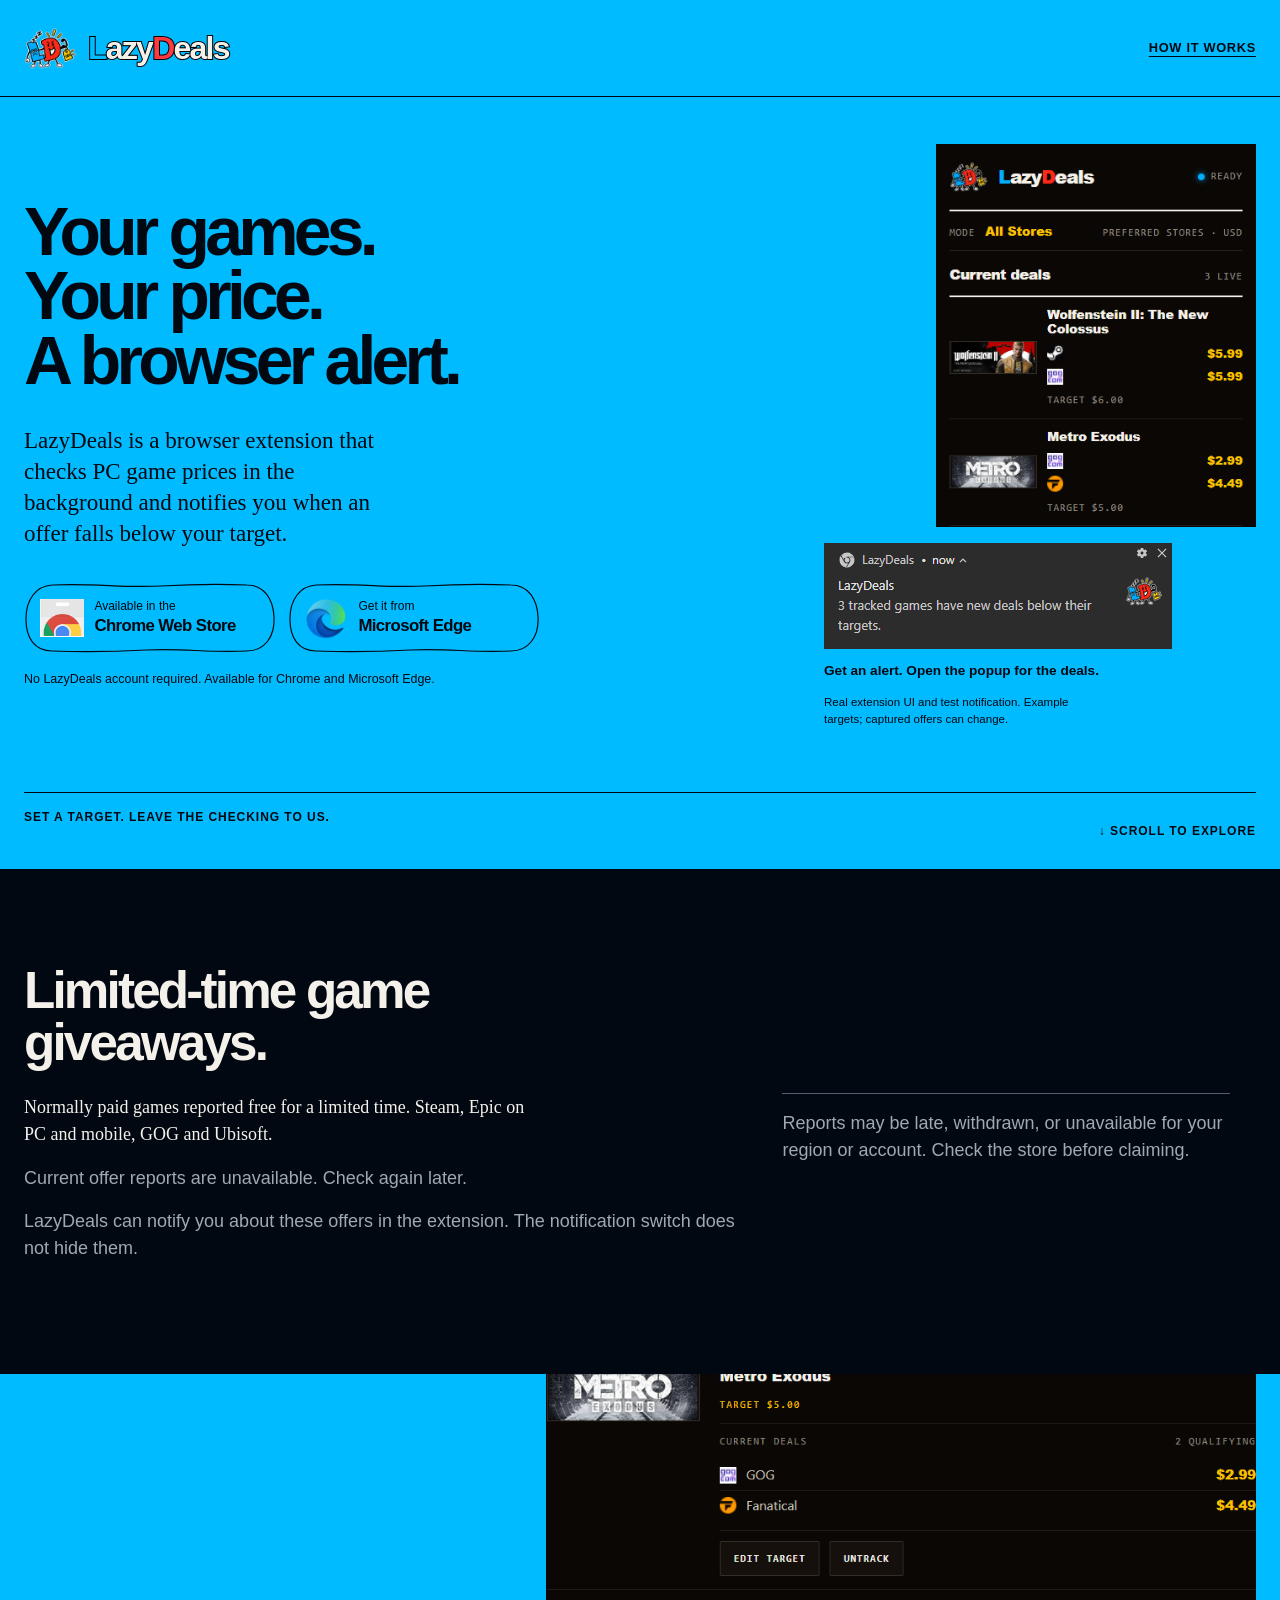
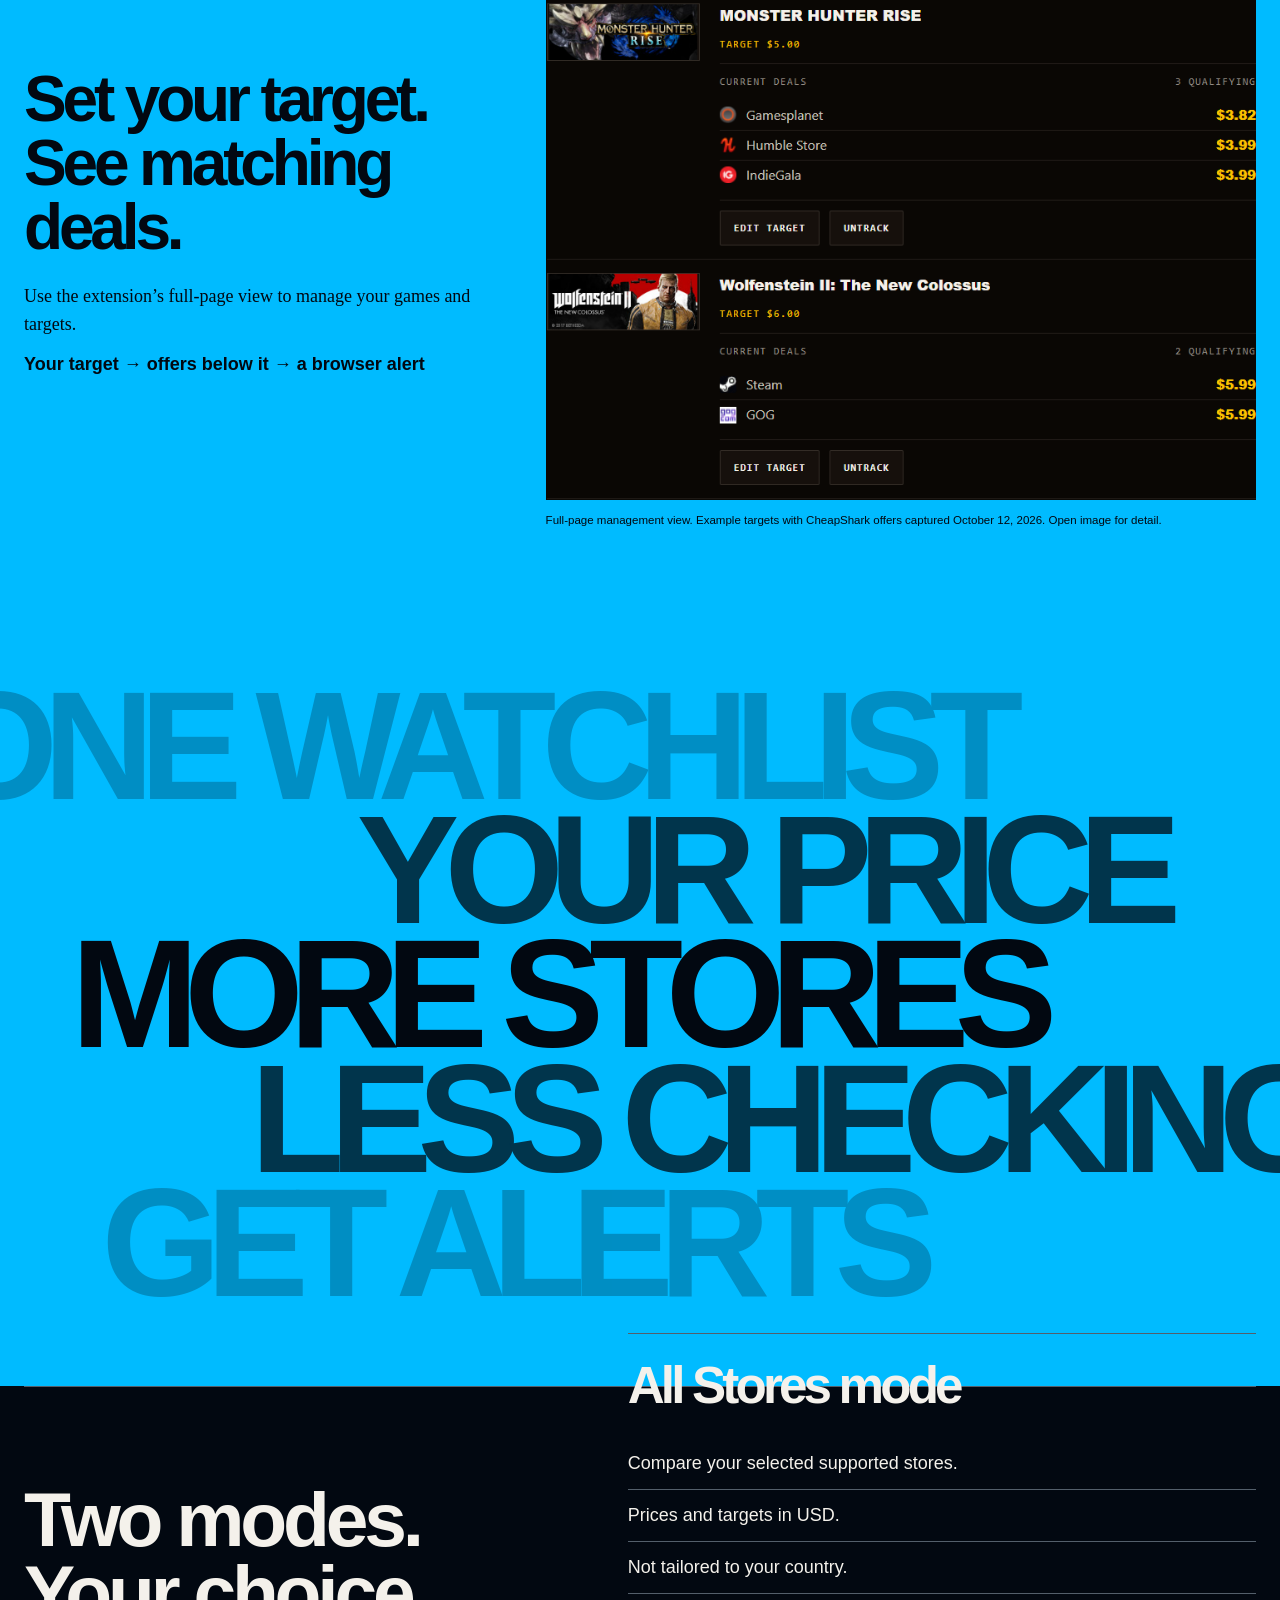
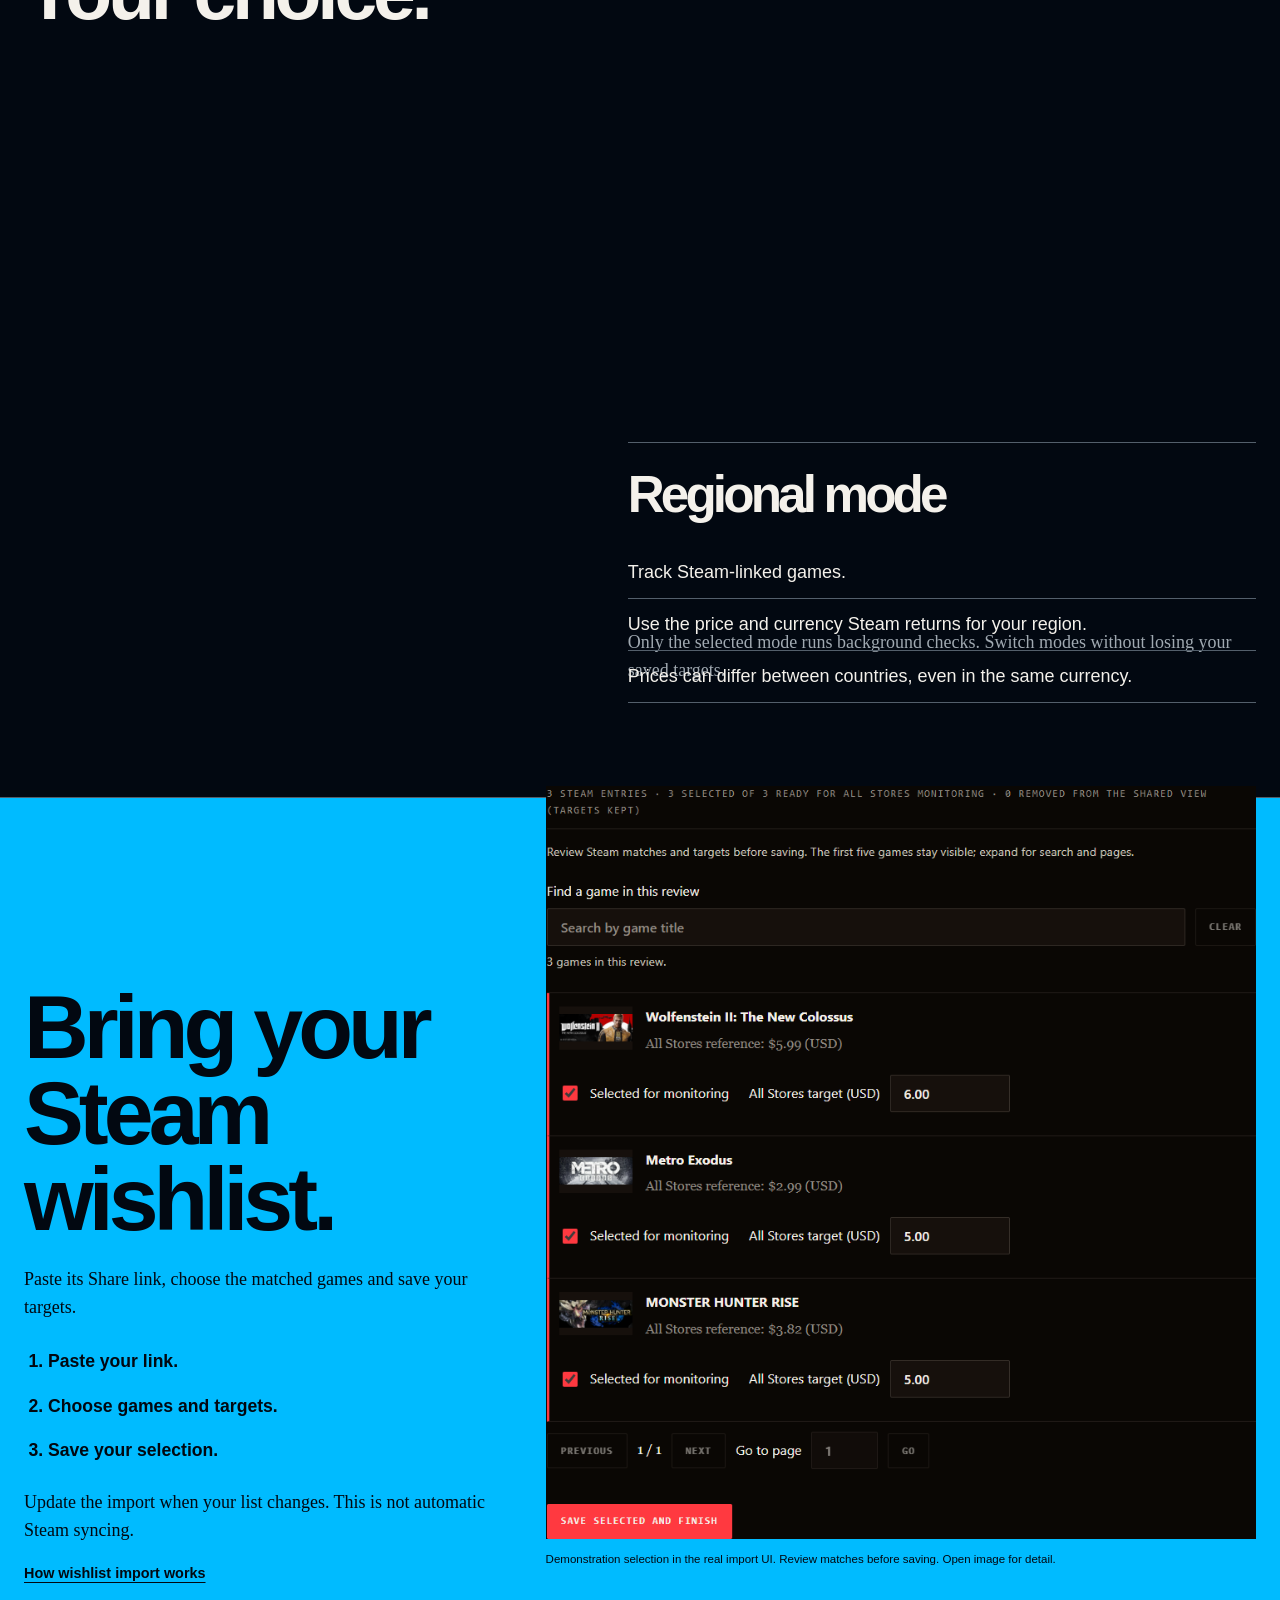
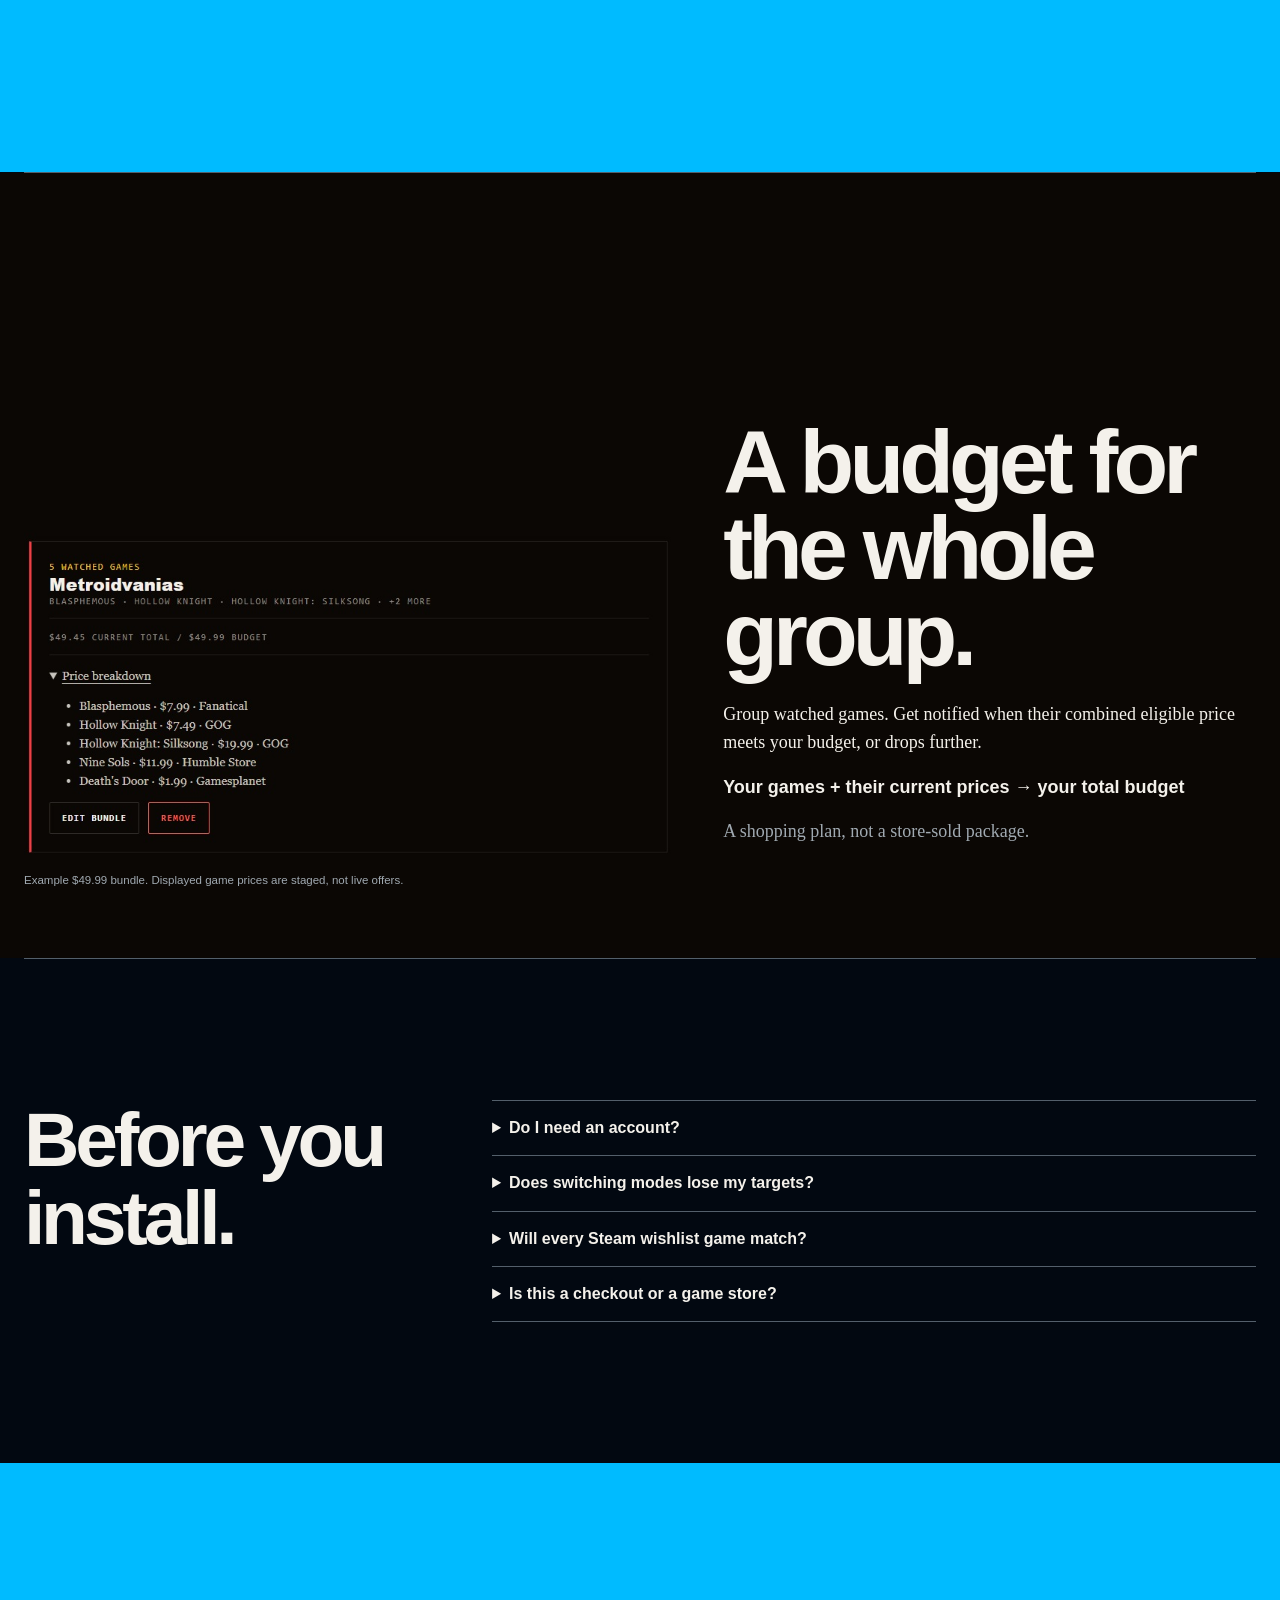
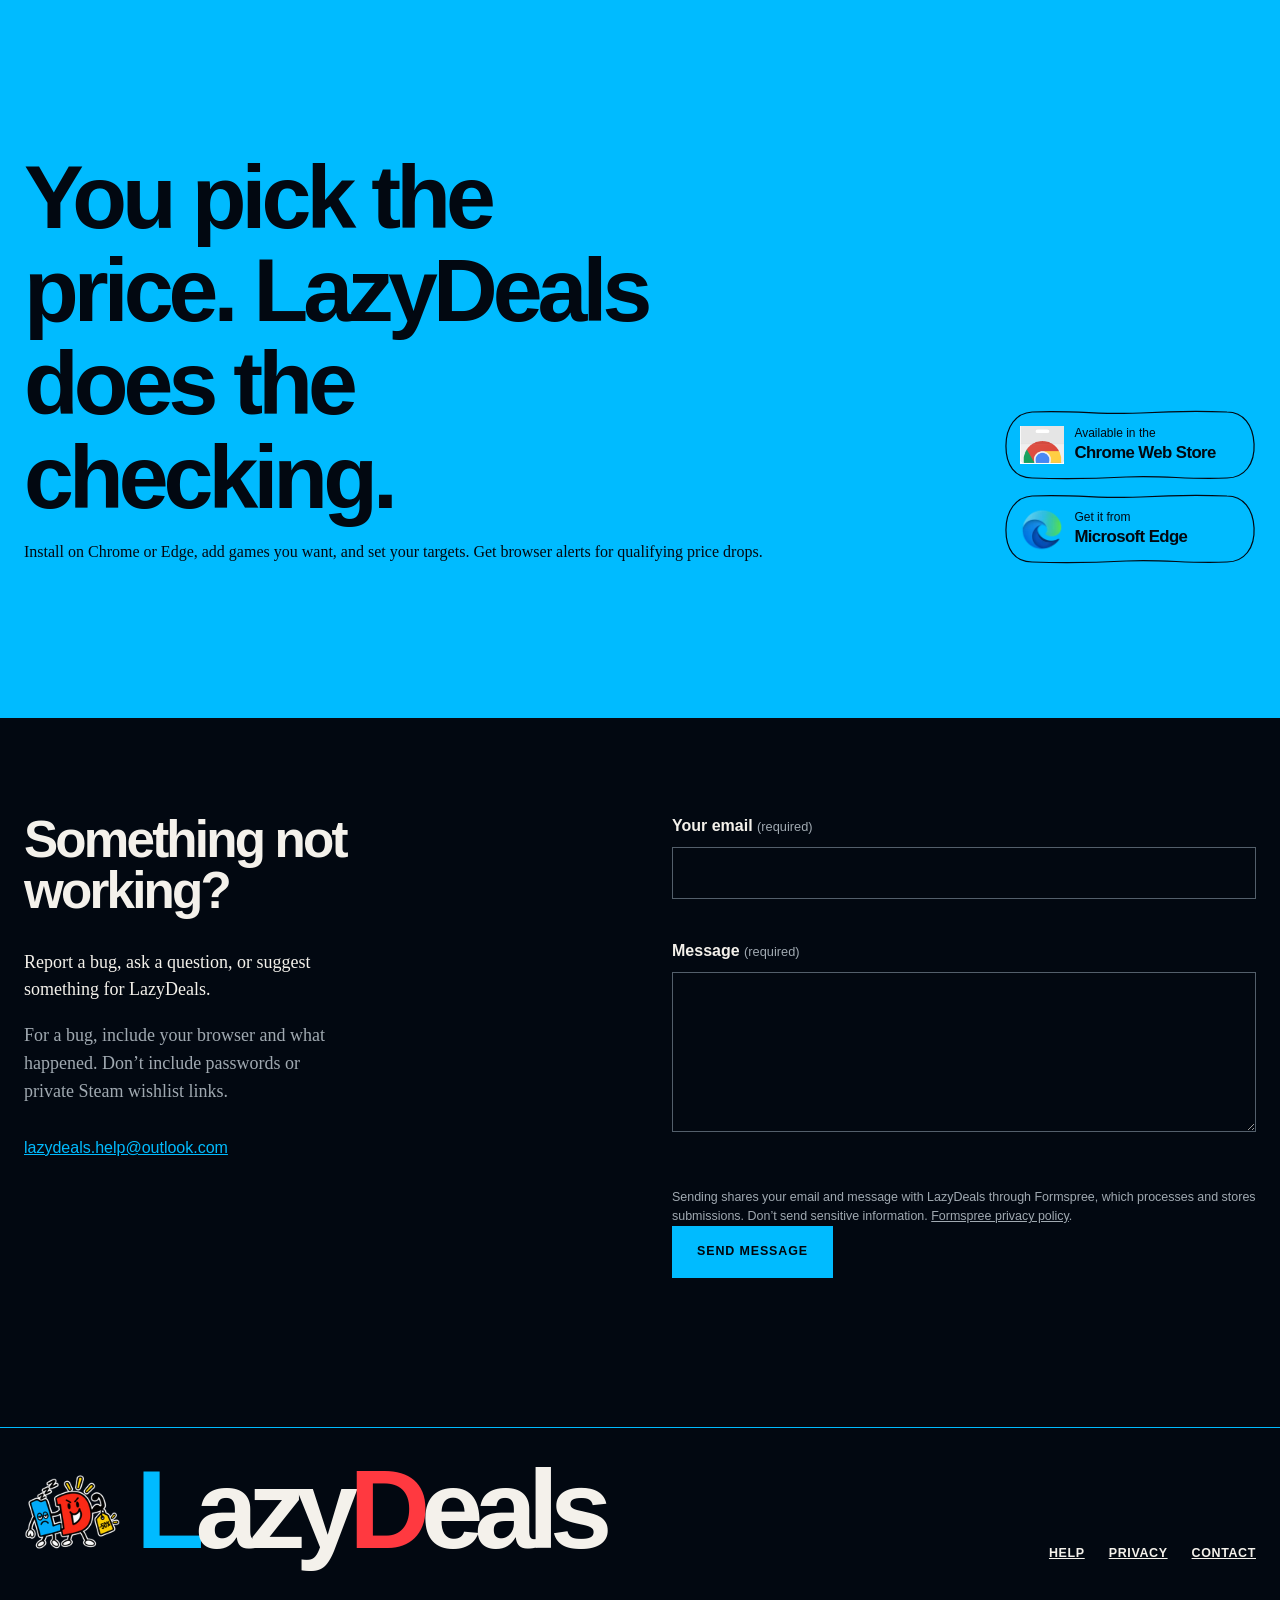
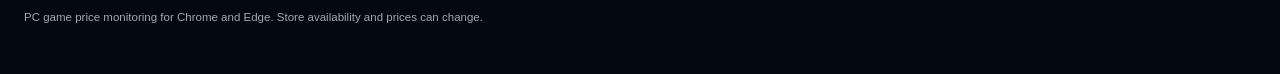
==== commit 45c54297: "Expand limited-time giveaway sources" ====
--- a/index.html
+++ b/index.html
@@ -56,7 +56,7 @@
     </section>
     <section id="offers" class="section live-offers" aria-labelledby="offers-heading" tabindex="-1">
       <div class="shell offers-inner">
-      <div class="offer-heading"><div><h2 id="offers-heading" class="scene-reveal" data-scroll>Reported 100%-off offers.</h2><p>Normally paid PC games, reported free for a limited time.</p></div><p class="offer-note">Reports may be late, withdrawn, or unavailable for your region or account. Check the store before claiming.</p></div>
+      <div class="offer-heading"><div><h2 id="offers-heading" class="scene-reveal" data-scroll>Limited-time game giveaways.</h2><p>Normally paid games reported free for a limited time. Steam, Epic on PC and mobile, GOG and Ubisoft.</p></div><p class="offer-note">Reports may be late, withdrawn, or unavailable for your region or account. Check the store before claiming.</p></div>
       <p id="offer-status" class="offer-status" role="status" aria-live="polite">Loading current reports…</p>
       <div class="offer-rail" aria-label="Current reported offers">
         <button id="offer-previous" class="offer-arrow" type="button" aria-label="Previous offer" hidden>←</button>
@@ -95,10 +95,10 @@
     <div class="contact-copy"><h2 id="contact-heading">Something not<br>working?</h2><p>Report a bug, ask a question, or suggest something for LazyDeals.</p><p class="muted">For a bug, include your browser and what happened. Don’t include passwords or private Steam wishlist links.</p><a class="contact-email" href="mailto:lazydeals.help@outlook.com">lazydeals.help@outlook.com</a></div>
     <form id="contact-form" action="https://formspree.io/f/mrpeporn" method="post" aria-describedby="contact-privacy">
       <label for="contact-email">Your email <span>(required)</span></label>
-      <input id="contact-email" name="email" type="email" autocomplete="email" required maxlength="254" aria-describedby="contact-email-error">
+      <input id="contact-email" name="email" type="email" autocomplete="off" required maxlength="254" aria-describedby="contact-email-error">
       <p class="field-message" id="contact-email-error"></p>
       <label for="contact-message">Message <span>(required)</span></label>
-      <textarea id="contact-message" name="message" rows="5" required maxlength="5000" aria-describedby="contact-message-error"></textarea>
+      <textarea id="contact-message" name="message" rows="5" autocomplete="off" required maxlength="5000" aria-describedby="contact-message-error"></textarea>
       <p class="field-message" id="contact-message-error"></p>
       <input type="text" name="_gotcha" hidden tabindex="-1" autocomplete="off" aria-hidden="true">
       <p id="contact-privacy" class="small-note">Sending shares your email and message with LazyDeals through Formspree, which processes and stores submissions. Don’t send sensitive information. <a href="https://formspree.io/legal/privacy-policy/">Formspree privacy policy</a>.</p>
--- a/site.css
+++ b/site.css
@@ -360,8 +360,9 @@
 #contact-form input, #contact-form textarea { min-width: 0; width: 100%; min-height: 3.25rem; padding: var(--space-3); border: 1px solid var(--color-rule); background: var(--color-paper); color: var(--color-ink); font: inherit; border-radius: var(--radius-none); }
 #contact-form textarea { resize: vertical; min-height: 10rem; }
 #contact-form :is(input, textarea, button):focus-visible { outline: 3px solid var(--color-focus); outline-offset: 3px; }
-#contact-form [aria-invalid="true"] { border-color: var(--color-brand-red); }
-.field-message { min-height: 1.5em; margin: var(--space-1) 0 var(--space-4); color: var(--color-brand-red); font-size: .85rem; }
+#contact-form :is(input, textarea):focus-visible { outline-color: var(--color-accent); }
+#contact-form [aria-invalid="true"] { box-shadow: inset 0 -2px 0 var(--color-brand-red); }
+.field-message { min-height: 1.5em; margin: var(--space-1) 0 var(--space-4); color: var(--color-ink); font-size: .85rem; }
 #contact-form .button { justify-self: start; cursor: pointer; }
 #contact-form .button:disabled { opacity: .5; cursor: not-allowed; }
 #contact-status { min-height: 3em; }
